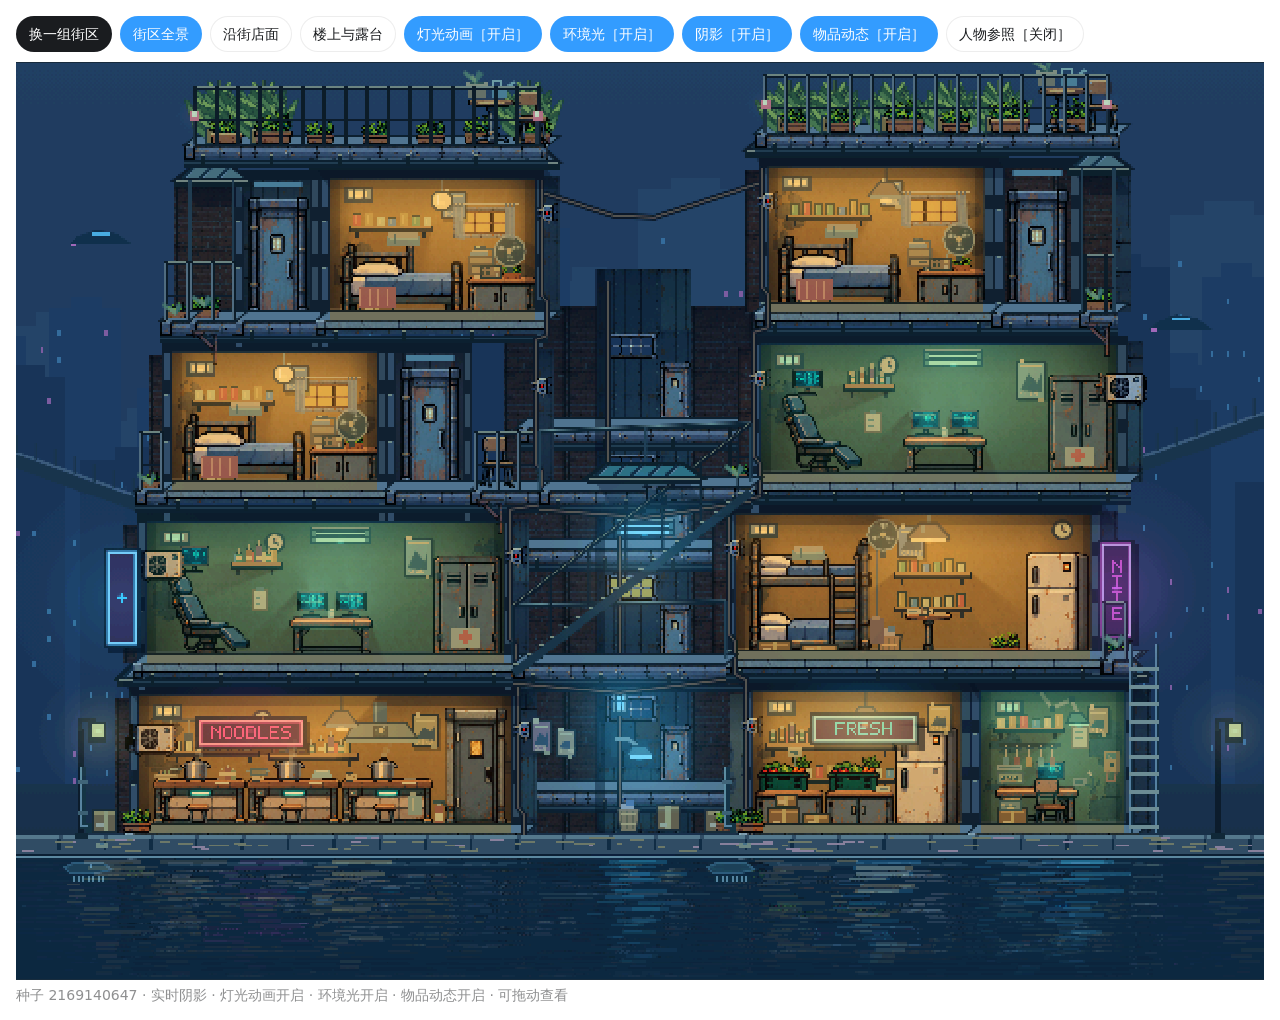
==== src/web/prototypes/cyberpunk-lighting/index.html @ f478128d "Sync web: Add second round of domestic details and subtle object motion Desktop-Build-Source: ef5a18" ====
<!doctype html>
<html lang="en" data-visualize-standalone>
<head>
<meta charset="utf-8">
<meta name="viewport" content="width=device-width, initial-scale=1">
<meta name="referrer" content="no-referrer">
<meta http-equiv="Content-Security-Policy" content="default-src 'none'; script-src 'unsafe-inline' 'unsafe-eval' 'wasm-unsafe-eval' blob: data: https://cdnjs.cloudflare.com https://cdn.jsdelivr.net https://esm.sh https://fonts.bunny.net https://fonts.googleapis.com https://fonts.gstatic.com https://unpkg.com; style-src 'unsafe-inline' blob: data: https://cdnjs.cloudflare.com https://cdn.jsdelivr.net https://esm.sh https://fonts.bunny.net https://fonts.googleapis.com https://fonts.gstatic.com https://unpkg.com; img-src blob: data: https://cdnjs.cloudflare.com https://cdn.jsdelivr.net https://esm.sh https://fonts.bunny.net https://fonts.googleapis.com https://fonts.gstatic.com https://unpkg.com; font-src blob: data: https://cdnjs.cloudflare.com https://cdn.jsdelivr.net https://esm.sh https://fonts.bunny.net https://fonts.googleapis.com https://fonts.gstatic.com https://unpkg.com; media-src blob: data: https://cdnjs.cloudflare.com https://cdn.jsdelivr.net https://esm.sh https://fonts.bunny.net https://fonts.googleapis.com https://fonts.gstatic.com https://unpkg.com; worker-src blob:; connect-src blob: data:; frame-src 'self'; object-src 'none'; base-uri 'none'; form-action 'none'">
<title>赛博街区 · 光影测试</title>
<style>:root{color-scheme:light dark;background:light-dark(rgb(255 255 255), rgb(24 24 24))}html,body{margin:0}body{box-sizing:border-box;padding:1rem;background:inherit}iframe{display:block;width:100%;height:calc(100vh - 2rem);margin:0 auto;border:0}</style>

</head>
<body>
<iframe id="codex-visualization" sandbox="allow-scripts" referrerpolicy="no-referrer" title="赛博街区 · 光影测试" data-srcdoc="&lt;!doctype html&gt;
&lt;html lang=&quot;en&quot; data-visualize-standalone&gt;
&lt;head&gt;
&lt;meta charset=&quot;utf-8&quot;&gt;
&lt;meta name=&quot;viewport&quot; content=&quot;width=device-width, initial-scale=1&quot;&gt;
&lt;meta name=&quot;referrer&quot; content=&quot;no-referrer&quot;&gt;
&lt;meta http-equiv=&quot;Content-Security-Policy&quot; content=&quot;default-src &#x27;none&#x27;; script-src &#x27;unsafe-inline&#x27; &#x27;unsafe-eval&#x27; &#x27;wasm-unsafe-eval&#x27; blob: data: https://cdnjs.cloudflare.com https://cdn.jsdelivr.net https://esm.sh https://fonts.bunny.net https://fonts.googleapis.com https://fonts.gstatic.com https://unpkg.com; style-src &#x27;unsafe-inline&#x27; blob: data: https://cdnjs.cloudflare.com https://cdn.jsdelivr.net https://esm.sh https://fonts.bunny.net https://fonts.googleapis.com https://fonts.gstatic.com https://unpkg.com; img-src blob: data: https://cdnjs.cloudflare.com https://cdn.jsdelivr.net https://esm.sh https://fonts.bunny.net https://fonts.googleapis.com https://fonts.gstatic.com https://unpkg.com; font-src blob: data: https://cdnjs.cloudflare.com https://cdn.jsdelivr.net https://esm.sh https://fonts.bunny.net https://fonts.googleapis.com https://fonts.gstatic.com https://unpkg.com; media-src blob: data: https://cdnjs.cloudflare.com https://cdn.jsdelivr.net https://esm.sh https://fonts.bunny.net https://fonts.googleapis.com https://fonts.gstatic.com https://unpkg.com; worker-src blob:; connect-src blob: data:; frame-src &#x27;none&#x27;; object-src &#x27;none&#x27;; base-uri &#x27;none&#x27;; form-action &#x27;none&#x27;&quot;&gt;
&lt;title&gt;赛博街区 · 光影测试&lt;/title&gt;
&lt;style&gt;:root {
  color-scheme: light dark;
  background-color: var(
    --background,
    var(--color-background-primary, light-dark(rgb(255 255 255), rgb(24 24 24)))
  ) !important;

  /* Agent-facing contract; keep in sync with SKILL.md. */
  --background: var(
    --color-background-primary,
    light-dark(rgb(255 255 255), rgb(24 24 24))
  );
  --foreground: var(
    --color-text-primary,
    light-dark(rgb(26 28 31), rgb(255 255 255))
  );
  --card: color-mix(in oklab, var(--foreground) 5%, var(--background));
  --card-foreground: var(
    --color-text-primary,
    light-dark(rgb(26 28 31), rgb(255 255 255))
  );
  --popover: var(
    --color-background-secondary,
    light-dark(rgb(255 255 255), rgb(45 45 45))
  );
  --popover-foreground: var(
    --color-text-primary,
    light-dark(rgb(26 28 31), rgb(255 255 255))
  );
  --primary: var(
    --color-text-info,
    light-dark(rgb(51 156 255), rgb(131 195 255))
  );
  --primary-foreground: var(
    --color-text-inverse,
    light-dark(rgb(255 255 255), rgb(13 13 13))
  );
  --secondary: var(
    --color-background-secondary,
    light-dark(rgb(255 255 255 / 96%), rgb(54 54 54 / 96%))
  );
  --secondary-foreground: var(
    --color-text-primary,
    light-dark(rgb(26 28 31), rgb(255 255 255))
  );
  --muted: color-mix(in srgb, var(--foreground) 10%, transparent);
  --muted-foreground: var(
    --color-text-secondary,
    light-dark(rgb(26 28 31 / 49.4%), rgb(255 255 255 / 49.8%))
  );
  --accent: var(
    --color-background-info,
    light-dark(rgb(229 242 255), rgb(13 39 63))
  );
  --accent-foreground: var(
    --color-text-info,
    light-dark(rgb(51 156 255), rgb(131 195 255))
  );
  --destructive: var(
    --color-text-warning,
    light-dark(rgb(226 85 7), rgb(255 133 73))
  );
  --border: var(
    --color-border-secondary,
    light-dark(rgb(26 28 31 / 8%), rgb(255 255 255 / 8.2%))
  );
  --input: var(
    --color-border-primary,
    light-dark(
      rgb(26 28 31 / 11.8%),
      color-mix(in oklab, rgb(0 0 0) 10%, transparent)
    )
  );
  --ring: var(
    --color-ring-primary,
    light-dark(rgb(51 156 255), rgb(131 195 255 / 76%))
  );
  --font-size-base: var(--font-text-md-size, 16px);
  --blue: light-dark(rgb(51 156 255), rgb(51 156 255));
  --orange: light-dark(rgb(226 85 7), rgb(251 106 34));
  --green: light-dark(rgb(0 162 64), rgb(64 201 119));
  --red: light-dark(rgb(224 46 42), rgb(255 103 100));
  --purple: light-dark(rgb(146 79 247), rgb(173 123 249));
  --yellow: light-dark(rgb(255 195 0), rgb(255 210 64));
  --viz-series-1: var(--primary);
  --viz-series-2: light-dark(rgb(243 136 59), rgb(245 154 86));
  --viz-series-3: light-dark(rgb(93 201 119), rgb(116 213 139));
  --viz-series-4: light-dark(rgb(235 119 177), rgb(240 143 192));
  --viz-series-5: light-dark(rgb(155 121 236), rgb(170 145 239));
  --viz-series-6: light-dark(rgb(58 185 177), rgb(90 203 194));

  /* Internal implementation variables; not part of the agent contract. */
  --font-sans:
    -apple-system-body, ui-sans-serif, -apple-system, system-ui, &quot;Segoe UI&quot;,
    Helvetica, &quot;Apple Color Emoji&quot;, Arial, sans-serif, &quot;Segoe UI Emoji&quot;,
    &quot;Segoe UI Symbol&quot;;
  --font-mono:
    ui-monospace, SFMono-Regular, &quot;SF Mono&quot;, Menlo, Consolas, &quot;Liberation Mono&quot;,
    monospace;
  --font-size-normal: max(11px, var(--font-size-base));
  --font-size-tooltip: calc(var(--font-size-base) - 1px);
  --font-size-small: max(11px, calc(var(--font-size-base) - 2px));
  --font-size-h1: calc(var(--font-size-normal) * 1.7142857143);
  --font-size-h2: calc(var(--font-size-normal) * 1.4285714286);
  --font-size-h3: calc(var(--font-size-normal) * 1.2857142857);
  --font-weight-normal: 400;
  --font-weight-medium: 500;
  --icon-size: 16px;
  --line-height-normal: calc(var(--font-size-normal) * 1.5);
  --line-height-tooltip: calc(var(--font-size-tooltip) * 1.4285714286);
  --line-height-small: calc(var(--font-size-small) + 4px);
  --corner-shape: round;
  --radius: var(--border-radius-lg, 8px);
  --radius-sm: calc(var(--radius) * 0.5);
  --radius-md: calc(var(--radius) * 0.75);
  --radius-lg: var(--radius);
  --radius-2xl: calc(var(--radius) * 2);
  --radius-full: 9999px;
  --shadow-sm: 0 1px 2px -1px rgb(0 0 0 / 8%);
  --checkmark-image: url(&quot;data:image/svg+xml,%3Csvg xmlns=&#x27;http://www.w3.org/2000/svg&#x27; viewBox=&#x27;0 0 17 17&#x27;%3E%3Cpath d=&#x27;M12.8961 3.64101C13.1297 3.41418 13.4984 3.37523 13.7779 3.56581C14.0571 3.75635 14.1554 4.11331 14.0299 4.41347L13.9615 4.53847L7.71151 13.7045C7.59411 13.8767 7.4063 13.9877 7.19881 14.0072C6.99136 14.0267 6.78564 13.9533 6.63826 13.806L2.88826 10.056L2.79842 9.9457C2.6192 9.67407 2.64927 9.30496 2.88826 9.06581C3.12738 8.82669 3.49647 8.79676 3.76815 8.97597L3.8785 9.06581L7.03084 12.2182L12.8053 3.74941L12.8961 3.64101Z&#x27;/%3E%3C/svg%3E&quot;);

  /* Legacy aliases; not part of the current agent contract. */
  --viz-bg: transparent;
  --viz-panel: var(--card);
  --viz-border: var(--border);
  --viz-text: var(--foreground);
  --viz-muted: var(--muted-foreground);
  --viz-accent: var(--primary);
  --viz-accent-text: var(--primary-foreground);
  --viz-accent-bg: var(--accent);
  --viz-font-size: var(--font-size-base);
  --viz-warning: var(--destructive);
}

:root[data-theme=&quot;light&quot;] {
  color-scheme: light;
}

:root[data-theme=&quot;dark&quot;] {
  color-scheme: dark;
}

* {
  box-sizing: border-box;
}

html &gt; body {
  /* Preserve MCP aliases for older inline renderers without creating :root cycles. */
  --color-background-primary: var(
    --background,
    light-dark(rgb(255 255 255), rgb(24 24 24))
  );
  --color-text-primary: var(
    --foreground,
    light-dark(rgb(26 28 31), rgb(255 255 255))
  );
  --color-border-secondary: var(
    --border,
    light-dark(rgb(26 28 31 / 8%), rgb(255 255 255 / 8.2%))
  );

  margin: 0;
  padding: var(--visualize-paint-gutter, 0px);
  color: var(--foreground);
  background: transparent !important;
  font-family: var(--font-sans) !important;
  -webkit-font-smoothing: antialiased;
  font-size: var(--font-size-base);
  line-height: calc(var(--font-size-base) * 1.625);
  font-weight: var(--font-weight-normal);
}

.cursor-interaction {
  cursor: var(--cursor-interaction, pointer);
}

a {
  color: color-mix(in srgb, var(--viz-accent) 80%, var(--viz-text) 20%);
  cursor: var(--cursor-interaction, pointer);
  text-decoration: none;
  text-underline-offset: 2px;
  font-weight: inherit;
}

a:is(:hover, :focus-visible) {
  text-decoration-line: underline;
  text-decoration-style: dashed;
  text-decoration-thickness: 0.5px;
}

h1,
h2,
h3,
h4,
h5,
h6,
p {
  margin-block: 0;
}
p,
h1,
h2,
h3,
h4,
h5,
h6,
li,
.table {
  font-family: var(--font-sans);
}

h1 {
  font-size: calc(var(--font-size-base) * 1.5);
  line-height: 1.3333333333;
}

h2 {
  font-size: calc(var(--font-size-base) * 1.25);
  line-height: 1.4;
}
h3 {
  font-size: calc(var(--font-size-base) * 1.125);
  line-height: 1.5555555556;
}
h4 {
  font-size: var(--font-size-base);
  line-height: 1.5;
}
h5,
h6 {
  font-size: var(--font-size-base);
  line-height: calc(var(--font-size-base) * 1.625);
}

h1,
h2,
h3,
h4,
h5,
h6,
b,
strong,
th {
  font-weight: 600;
}

code:not(pre code) {
  display: inline;
  padding: 1px 6px;
  border-radius: var(--radius-sm);
  corner-shape: var(--corner-shape);
  background: var(--muted);
  font-family: var(--font-mono);
  font-size: 0.92em;
  overflow-wrap: anywhere;
  -webkit-box-decoration-break: clone;
  box-decoration-break: clone;
  word-break: break-word;
}
pre,
pre code {
  font-family: var(--font-mono);
  font-size: 12px;
  line-height: 20px;
}

.table-responsive {
  width: 100%;
  overflow-x: auto;
  scrollbar-width: thin;
}

.table {
  width: 100%;
  color: var(--foreground);
  font: inherit;
  text-align: start;
  border-collapse: separate;
  border-spacing: 0;
  font-size: calc(var(--font-size-base) * 0.875);
  line-height: calc(var(--font-size-base) * 1.625);
  font-family: var(--font-sans);
}

.table :is(th, td) {
  padding-block: 10px;
  padding-inline: 0 24px;
  overflow-wrap: anywhere;
  border-bottom: 1px solid var(--border);
  text-align: start;
  vertical-align: top;
  border-bottom-color: color-mix(in srgb, var(--foreground) 5%, transparent);
}
.table :is(th, td):not(:last-child) {
  padding-inline-end: calc(var(--font-size-base) * 1.5);
}

.table-responsive &gt; .table :is(th, td) {
  overflow-wrap: break-word;
}

.table :is(th, td):last-child {
  padding-inline-end: 0;
}

.table :is(caption, thead th) {
  font-weight: 600;
}

.table thead :is(th, td) {
  border-bottom-color: var(--border-strong, var(--input));
  padding-block: calc(var(--font-size-base) / 2);
  line-height: var(--font-size-base);
}

.table tbody tr:last-child :is(th, td) {
  border-bottom: 0;
}
.table tbody :is(th, td) {
  padding-block: calc(var(--font-size-base) * 0.625);
}

.table.table-sm :is(th, td) {
  padding-block: 8px;
}

.table.table-sm :is(th, td):not(:last-child) {
  padding-inline-end: 16px;
}

.table :is(.text-end, [align=&quot;right&quot;]) {
  text-align: end;
  font-variant-numeric: tabular-nums;
}

.table :is(.text-center, [align=&quot;center&quot;]) {
  text-align: center;
}

.table .text-nowrap {
  white-space: nowrap;
}

#widget {
  display: flex;
  flex-direction: column;
  gap: 12px;
  width: 100%;
  padding: 0;
  background: transparent !important;
}

.card {
  min-width: 0;
  padding: 12px;
  overflow: hidden;
  overflow-wrap: break-word;
  border-radius: var(--radius-2xl);
  corner-shape: var(--corner-shape);
  color: var(--card-foreground);
  background: var(--card);
}

.widget {
  min-width: 0;
  overflow: hidden;
  border: 0;
  border-radius: var(--radius-lg);
  corner-shape: var(--corner-shape);
  box-shadow: 0 0 0 0.5px var(--border-strong, var(--border));
  color: var(--foreground);
  background: var(--background);
}

#widget &gt; :not(.card, .widget, .progress) {
  width: 100% !important;
  max-width: none !important;
  margin: 0 !important;
  padding: 0 !important;
  border: 0 !important;
  border-radius: 0 !important;
  background: transparent !important;
  box-shadow: none !important;
}

.tooltip {
  position: fixed;
  z-index: 50;
  top: 0;
  left: 0;
  width: max-content;
  max-width: min(
    20rem,
    var(--tooltip-available-width, calc(100vw - 10px)),
    calc(100vw - 10px)
  );
  max-height: min(
    var(--tooltip-available-height, calc(100vh - 10px)),
    calc(100vh - 10px)
  );
  border: 1px solid var(--border);
  corner-shape: var(--corner-shape);
  overflow-wrap: break-word;
  white-space: normal;
  pointer-events: none;
  user-select: none;
  font-family: var(--font-sans);
  padding: 5px 12px;
  border-color: color-mix(
    in oklab,
    light-dark(var(--primary-foreground), var(--foreground)) 5%,
    transparent
  );
  border-radius: var(--radius-2xl);
  color: light-dark(var(--primary-foreground), var(--foreground));
  background: light-dark(var(--foreground), var(--popover));
  box-shadow: 0 8px 18px rgb(15 23 42 / 20%);
  letter-spacing: -0.15px;
  font-size: calc(var(--font-size-base) * 14 / 16);
  font-size: round(nearest, calc(var(--font-size-base) * 14 / 16), 1px);
  font-weight: 600;
  line-height: 18px;
  text-align: center;
}

.viz-grid {
  display: grid;
  grid-template-columns: repeat(auto-fit, minmax(max(180px, 24%), 1fr));
  gap: 10px;
}

.viz-stat {
  display: flex;
  flex-direction: column;
  gap: 2px;
}

.viz-stat-value {
  font-size: var(--font-size-h2);
  font-weight: var(--font-weight-medium);
  line-height: 1.25;
}

.viz-row {
  display: flex;
  flex-wrap: wrap;
  align-items: center;
  gap: 10px;
}

hr {
  width: 100%;
  height: 1px;
  margin-block: 6px;
  border: 0;
  background: var(--border);
}

.nav {
  display: flex;
  min-width: 0;
  align-items: center;
  gap: 4px;
}

.progress {
  display: flex;
  height: 8px;
  margin-block: calc((var(--line-height-normal, 1.5em) - 8px) / 2);
  overflow: hidden;
  border: 0;
  border-radius: var(--radius-full);
  background: var(--muted);
}

.progress-bar:only-child {
  border-radius: var(--radius-full);
}

.progress-bar {
  height: 100%;
  flex-shrink: 0;
  border: 0;
  background: var(--viz-series-1);
}

.viz-badge {
  display: inline-flex;
  align-items: center;
  padding: 4px 8px;
  border-radius: var(--radius-sm);
  color: color-mix(in srgb, var(--foreground) 40%, var(--muted-foreground));
  background: color-mix(in srgb, var(--foreground) 5%, transparent);
  font-family: var(--font-sans);
  font-size: calc(var(--font-size-base) * 14 / 16);
  font-size: round(nearest, calc(var(--font-size-base) * 14 / 16), 1px);
  font-weight: var(--font-weight-normal);
  line-height: 1;
}

small,
.text-small {
  font-size: var(--font-size-small);
  line-height: var(--line-height-small);
}

.text-muted {
  color: var(--muted-foreground);
}

.tabular-nums {
  font-variant-numeric: tabular-nums;
}

.sr-only {
  position: absolute;
  width: 1px;
  height: 1px;
  padding: 0;
  overflow: hidden;
  clip: rect(0, 0, 0, 0);
  white-space: nowrap;
  border: 0;
}

.viz-controls {
  display: flex;
  flex-wrap: wrap;
  align-items: center;
  gap: 8px;
}

.viz-controls &gt; .form-label {
  display: grid;
  min-width: min(100%, 260px);
  flex: 1 1 280px;
  grid-template-columns: minmax(0, 1fr) auto;
  align-items: baseline;
  gap: 2px 12px;
  margin-bottom: 0;
}

.viz-controls &gt; .form-label &gt; :is(.form-control, .form-range, .form-select) {
  grid-column: 1 / -1;
}

.btn,
.nav-link,
.form-check-input,
.form-control,
.form-range,
.form-select {
  font: inherit;
}

/* Match inline alignment without overriding a containing flex or grid layout. */
.btn,
.nav-link,
.form-control,
.form-select,
.form-range,
.form-check {
  vertical-align: middle;
}

.btn,
.nav-link {
  appearance: button;
  display: inline-flex;
  inline-size: fit-content;
  max-inline-size: 100%;
  align-items: center;
  justify-content: center;
  gap: 4px;
  margin: 0;
  padding: 0 8px;
  -webkit-app-region: no-drag;
  border: 1px solid var(--input);
  corner-shape: var(--corner-shape);
  cursor: var(--cursor-interaction, pointer);
  text-align: center;
  text-decoration: none;
  white-space: nowrap;
  user-select: none;
  -webkit-font-smoothing: inherit;
  font-family: var(--font-sans);
  height: fit-content;
  min-height: calc(12px + 2 * var(--control-spacing, 12px));
  padding-inline: var(--control-spacing, 12px);
  border-color: transparent;
  border-radius: var(--radius-full);
  color: var(--foreground);
  background: color-mix(in srgb, var(--foreground) 5%, transparent);
  font-size: calc(var(--font-size-base) * 14 / 16);
  font-size: round(nearest, calc(var(--font-size-base) * 14 / 16), 1px);
  font-weight: var(--font-weight-normal);
  line-height: 18px;
}

.btn {
  border-color: var(--border);
  color: var(--secondary-foreground);
  background: var(--secondary);
}

.btn:is(.btn-block, .viz-tile) {
  inline-size: 100%;
}

.btn.viz-tile {
  min-width: 0;
  overflow-wrap: anywhere;
  white-space: normal;
}

a.btn {
  cursor: var(--cursor-interaction, pointer);
  text-decoration: none;
}

.btn:not(:disabled):hover {
  background: light-dark(
    color-mix(in srgb, var(--foreground) 5.5%, transparent),
    color-mix(in srgb, var(--foreground) 8%, transparent)
  );
}

.nav-link:not(:disabled):not([aria-disabled=&quot;true&quot;]):hover {
  background: color-mix(in srgb, var(--foreground) 10%, transparent);
}

.btn-primary {
  border-color: var(--border);
  color: var(--primary-foreground);
  background: var(--foreground);
  background-clip: border-box;
}

.btn-primary .text-muted {
  color: color-mix(in srgb, var(--primary-foreground) 50%, transparent);
}

.btn-primary:not(:disabled):hover {
  background: color-mix(in srgb, var(--foreground) 80%, transparent);
  background-clip: border-box;
}

.btn-ghost {
  border-color: transparent;
  color: var(--muted-foreground);
  background: transparent;
}

.btn-ghost:not(:disabled):hover {
  color: var(--muted-foreground);
  background: light-dark(
    color-mix(in srgb, var(--foreground) 5.5%, transparent),
    color-mix(in srgb, var(--foreground) 8%, transparent)
  );
}

.nav-pills .nav-link {
  min-width: 0;
  border-color: transparent;
  color: var(--muted-foreground);
  background: transparent;
}

.nav-justified .nav-link {
  flex: 1 1 0;
  overflow-wrap: anywhere;
  white-space: normal;
}

.nav-pills .nav-link.active {
  color: var(--foreground);
  background: var(--muted);
}

/* Shared preview chrome; product styles stay inside each variant. */
.viz-dotted-background {
  background-image: radial-gradient(
    circle,
    color-mix(in srgb, var(--foreground) 14%, transparent) 0.8px,
    transparent 0.8px
  );
  background-position: center;
  background-size: 16px 16px;
}

.viz-carousel {
  position: relative;
  min-width: 0;
}

.viz-carousel:has(&gt; .viz-carousel-controls) {
  min-height: calc(60px + var(--viz-carousel-picker-height, 0px));
  padding-bottom: 60px;
}

.viz-carousel &gt; [data-variant][hidden] {
  display: none !important;
}

.viz-carousel &gt; [data-variant] {
  isolation: isolate;
}

.viz-carousel-controls {
  --viz-carousel-hover: light-dark(
    color-mix(in srgb, var(--foreground) 5.4%, transparent),
    color-mix(in srgb, var(--foreground) 7.8%, transparent)
  );
  position: absolute;
  z-index: 2;
  bottom: 8px;
  left: 50%;
  display: flex;
  width: max-content;
  /* Leave room for the host&#x27;s design-controls launcher at the trailing edge. */
  max-width: calc(100% - 96px);
  align-items: center;
  gap: 0;
  padding: 0;
  border: 1px solid var(--border);
  border-radius: 16px;
  color: var(--foreground);
  background: var(--background);
  font-family: var(--font-sans);
  /* Match the settings dropdown chrome independently of the content font size. */
  font-size: 13px;
  font-weight: var(--font-weight-normal);
  line-height: 18px;
  transform: translateX(-50%);
  user-select: none;
}

/* Keep authored mockup button styles out of the shared carousel chrome. */
.viz-carousel-controls button,
.viz-carousel-picker &gt; summary {
  display: flex !important;
  height: auto !important;
  min-height: 30px;
  align-items: center !important;
  justify-content: center !important;
  gap: 4px;
  padding: 0 6px !important;
  -webkit-app-region: no-drag;
  border: 0 !important;
  border-radius: 14px !important;
  color: inherit !important;
  background: transparent !important;
  font: inherit !important;
  -webkit-tap-highlight-color: transparent;
}

.viz-carousel-controls &gt; button,
.viz-carousel-picker &gt; summary {
  position: relative;
  isolation: isolate;
}

.viz-carousel-controls &gt; button {
  --icon-size: 16px;
  width: 30px !important;
  padding: 0 !important;
}

.viz-carousel-picker &gt; summary {
  padding-inline: 12px !important;
}

.viz-carousel-controls .viz-carousel-caret {
  width: 14px;
  height: 14px;
  flex: none;
  margin: 0;
  color: inherit;
  transform: rotate(180deg);
}

.viz-carousel-controls &gt; button &gt; svg,
.viz-carousel-controls .viz-carousel-caret,
.viz-carousel-count {
  opacity: 0.5;
}

.viz-carousel-controls &gt; button::before,
.viz-carousel-picker &gt; summary::before {
  position: absolute;
  z-index: -1;
  inset: 3px;
  border-radius: 12px;
  content: &quot;&quot;;
  pointer-events: none;
}

.viz-carousel-controls &gt; button:hover::before,
.viz-carousel-picker &gt; summary:hover::before {
  background: var(--viz-carousel-hover);
}

.viz-carousel-controls &gt; button,
.viz-carousel-controls [data-lucide],
.viz-carousel-controls .lucide {
  flex-shrink: 0;
}

.viz-carousel-picker {
  min-width: 0;
}

.viz-carousel-picker &gt; summary {
  min-width: 0;
  list-style: none;
}

.viz-carousel-picker &gt; summary::-webkit-details-marker {
  display: none;
}

.viz-carousel-count {
  flex-shrink: 0;
  white-space: nowrap;
}

.viz-carousel-name {
  min-width: 0;
  overflow: hidden;
  text-overflow: ellipsis;
  white-space: nowrap;
}

.viz-carousel-options {
  position: absolute;
  right: 0;
  bottom: calc(100% + 4px);
  left: 0;
  display: flex;
  max-height: 240px;
  flex-direction: column;
  gap: 2px;
  overflow: auto;
  padding: 4px;
  border: 1px solid var(--border);
  border-radius: var(--radius-lg);
  background: var(--background);
  box-shadow: 0 4px 12px light-dark(rgb(0 0 0 / 6%), rgb(0 0 0 / 25%));
}

.viz-carousel-options &gt; button {
  border-radius: max(0px, calc(var(--radius-lg) - 5px)) !important;
  width: 100% !important;
  min-height: 28px;
  justify-content: flex-start !important;
  padding: 4px 8px !important;
  font-size: var(--font-size-small) !important;
  text-align: start;
  white-space: normal;
  overflow-wrap: anywhere;
}

.viz-carousel-options &gt; [aria-current=&quot;true&quot;],
.viz-carousel-options &gt; button:hover {
  background: var(--viz-carousel-hover) !important;
}

.btn:disabled,
.nav-link:disabled,
.nav-link[aria-disabled=&quot;true&quot;] {
  cursor: not-allowed;
  opacity: 0.4;
}

[data-lucide] {
  stroke-width: 1.6;
}

.form-label {
  display: block;
  margin-bottom: 6px;
  color: var(--foreground);
}

.form-control {
  display: block;
  width: 100%;
  padding: 0 8px;
  outline: none;
  border: 1px solid var(--input);
  corner-shape: var(--corner-shape);
  color: var(--foreground);
  font-family: var(--font-sans);
  height: calc(12px + 2 * var(--control-spacing, 12px));
  min-height: calc(12px + 2 * var(--control-spacing, 12px));
  padding-inline: calc(4px + var(--control-spacing, 12px) / 2);
  border-color: var(--input);
  border-radius: var(--radius-md);
  background: color-mix(in srgb, var(--popover) 96%, transparent);
  font-size: calc(var(--font-size-base) * 14 / 16);
  font-size: round(nearest, calc(var(--font-size-base) * 14 / 16), 1px);
  font-weight: var(--font-weight-normal);
  line-height: 1.4285714286;
}
.form-control:is(
  [type=&quot;file&quot;],
  [type=&quot;date&quot;],
  [type=&quot;datetime-local&quot;],
  [type=&quot;month&quot;],
  [type=&quot;week&quot;],
  [type=&quot;color&quot;]
) {
  height: calc(12px + 2 * var(--control-spacing, 12px));
  min-height: calc(12px + 2 * var(--control-spacing, 12px));
  line-height: 18px;
}
.form-control:is(
  [type=&quot;date&quot;],
  [type=&quot;datetime-local&quot;],
  [type=&quot;month&quot;],
  [type=&quot;week&quot;]
) {
  padding-inline: var(--control-spacing, 12px);
}

.form-control::placeholder {
  color: var(--muted-foreground);
}

.form-control[type=&quot;file&quot;] {
  overflow: hidden;
  cursor: var(--cursor-interaction, pointer);
  padding: 0;
}

.form-control[type=&quot;file&quot;]::file-selector-button {
  padding: 0 8px;
  border: 0;
  border-right: 1px solid var(--input);
  color: var(--secondary-foreground);
  background: var(--secondary);
  cursor: inherit;
  font: inherit;
  min-height: calc(10px + 2 * var(--control-spacing, 12px));
  padding-inline: var(--control-spacing, 12px);
  margin-inline-end: var(--control-spacing, 12px);
}

.form-control[type=&quot;file&quot;]:not(:disabled):hover::file-selector-button {
  background: color-mix(in srgb, var(--foreground) 6%, var(--secondary));
}

.form-control-color[type=&quot;color&quot;] {
  width: 40px;
  height: calc(12px + 2 * var(--control-spacing, 12px));
  padding: 3px;
  cursor: var(--cursor-interaction, pointer);
}

.form-control-color[type=&quot;color&quot;]::-webkit-color-swatch-wrapper {
  padding: 0;
}

.form-control-color[type=&quot;color&quot;]::-webkit-color-swatch {
  border: 0;
  border-radius: calc(var(--radius-lg) - 4px);
  corner-shape: var(--corner-shape);
}

textarea.form-control {
  height: auto;
  resize: vertical;
  min-height: 96px;
  padding: 8px 10px;
}

.form-control:focus-visible {
  border-color: var(--ring);
  box-shadow: none;
}
.form-control:disabled {
  color: var(--muted-foreground);
  background: color-mix(in srgb, var(--foreground) 5%, transparent);
  opacity: 1;
}
.form-control[aria-invalid=&quot;true&quot;] {
  border-color: var(--red);
  box-shadow: 0 0 0 2px color-mix(in srgb, var(--red) 20%, transparent);
}

.form-control:disabled,
.form-select:disabled {
  cursor: not-allowed;
}

.form-select {
  appearance: none;
  display: block;
  width: 100%;
  height: fit-content;
  min-height: calc(12px + 2 * var(--control-spacing, 12px));
  margin: 0;
  /* The secondary icon role is 14px at compact density and 16px at web density. */
  --icon-size: calc(10px + var(--control-spacing, 12px) / 2);
  /* Settings dropdowns retain a 12px inset and a 4px text-to-chevron gap. */
  padding: 0 calc(16px + var(--icon-size)) 0 12px;
  outline: none;
  border: 1px solid var(--border);
  border-radius: var(--radius-full);
  corner-shape: var(--corner-shape);
  color: var(--foreground);
  background-color: var(--secondary);
  background-image:
    linear-gradient(
      45deg,
      transparent calc(50% - 0.6px),
      var(--muted-foreground) calc(50% - 0.6px) calc(50% + 0.6px),
      transparent calc(50% + 0.6px)
    ),
    linear-gradient(
      135deg,
      transparent calc(50% - 0.6px),
      var(--muted-foreground) calc(50% - 0.6px) calc(50% + 0.6px),
      transparent calc(50% + 0.6px)
    );
  background-position:
    calc(100% - 12px - var(--icon-size) / 2) 50%,
    calc(100% - 12px - var(--icon-size) * 0.18) 50%;
  background-repeat: no-repeat;
  background-size: calc(var(--icon-size) * 0.32) calc(var(--icon-size) * 0.32);
  cursor: var(--cursor-interaction, default);
  font-size: calc(var(--font-size-base) * 14 / 16);
  font-size: round(nearest, calc(var(--font-size-base) * 14 / 16), 1px);
  font-weight: var(--font-weight-normal);
  line-height: 18px;
}

.form-select option {
  color: var(--popover-foreground);
  background-color: var(--popover);
}

.form-select:not(:disabled):hover {
  background-color: light-dark(
    color-mix(in srgb, var(--foreground) 5.5%, transparent),
    color-mix(in srgb, var(--foreground) 8%, transparent)
  );
}

.form-select:focus-visible {
  box-shadow: 0 0 0 2px var(--ring);
}
.form-select:disabled {
  opacity: 0.4;
}

.form-check {
  display: flex;
  min-height: calc(12px + 2 * var(--control-spacing, 12px));
  align-items: center;
  gap: 6px;
}

.form-check-input {
  appearance: none;
  width: 14px;
  height: 14px;
  flex: 0 0 auto;
  margin: 0;
  border: 1px solid var(--input);
  color: var(--primary-foreground);
  background-color: transparent;
  cursor: var(--cursor-interaction, default);
  transition:
    background-color 150ms,
    border-color 150ms,
    box-shadow 150ms;
}

.form-check:not(.form-switch) .form-check-input[type=&quot;checkbox&quot;] {
  corner-shape: round;
  box-shadow: var(--shadow-sm);
  position: relative;
  width: calc(10px + var(--control-spacing, 12px) / 2);
  height: calc(10px + var(--control-spacing, 12px) / 2);
  border-color: var(--border-strong, var(--input));
  border-radius: calc(var(--radius-sm) / 2);
  background-color: transparent;
  color: var(--foreground);
}

.form-check:not(.form-switch)
  .form-check-input:not(:disabled):not(:checked):hover {
  background-color: var(--card);
}

.form-check:not(.form-switch)
  .form-check-input[type=&quot;checkbox&quot;]:is(:checked, :indeterminate) {
  border-color: var(--border-strong, var(--input));
  background-color: color-mix(in srgb, var(--popover) 96%, transparent);
}

.form-check:not(.form-switch)
  .form-check-input[type=&quot;checkbox&quot;]:checked::before {
  display: block;
  width: 100%;
  height: 100%;
  background: var(--primary-foreground);
  content: &quot;&quot;;
  mask: var(--checkmark-image) center / 12px 12px no-repeat;
  background-color: var(--foreground);
}
.form-check:not(.form-switch)
  .form-check-input[type=&quot;checkbox&quot;]:indeterminate::before {
  position: absolute;
  inset: 0;
  display: block;
  width: 65%;
  height: 6.65%;
  margin: auto;
  border-radius: var(--radius-full);
  background: var(--foreground);
  mask: none;
  content: &quot;&quot;;
}

.form-check-input[type=&quot;radio&quot;] {
  border-radius: var(--radius-full);
  width: 16px;
  height: 16px;
  border: 0;
  box-shadow: inset 0 0 0 1px var(--input);
}

.form-check-input[type=&quot;radio&quot;]:checked {
  border: 0;
  background: radial-gradient(
    circle,
    var(--primary-foreground) 0 3px,
    var(--foreground) 3px
  );
  box-shadow: none;
}

.form-check:not(.form-switch) .form-check-input:focus-visible {
  outline: 2px solid var(--ring);
  outline-offset: 2px;
}
.form-check:not(.form-switch) .form-check-input[type=&quot;checkbox&quot;]:focus-visible {
  border-color: var(--ring);
  outline: none;
  box-shadow: 0 0 0 2px var(--ring);
}

.form-check:not(.form-switch) .form-check-input:disabled {
  cursor: not-allowed;
  pointer-events: none;
}

.form-check:not(.form-switch) .form-check-input:disabled + .form-check-label {
  cursor: not-allowed;
}
.form-check:not(.form-switch) .form-check-input[type=&quot;radio&quot;]:disabled,
.form-check:not(.form-switch)
  .form-check-input[type=&quot;radio&quot;]:disabled
  + .form-check-label {
  opacity: 0.5;
}

.form-switch .form-check-input:disabled,
.form-switch .form-check-input:disabled + .form-check-label {
  cursor: not-allowed;
  opacity: 0.6;
}

.form-check-label {
  color: var(--foreground);
  cursor: var(--cursor-interaction, default);
}

.form-switch .form-check-input {
  position: relative;
  width: 32px;
  height: 20px;
  border: 0;
  border-radius: var(--radius-full);
  background: var(--muted);
  box-shadow: none;
  transition: background-color 200ms cubic-bezier(0, 0, 0.2, 1);
}

.form-switch .form-check-input::before {
  position: absolute;
  top: 50%;
  left: 0;
  width: 16px;
  height: 16px;
  box-sizing: border-box;
  border: 1px solid light-dark(var(--primary-foreground), var(--foreground));
  border-radius: var(--radius-full);
  box-shadow: var(--shadow-sm);
  content: &quot;&quot;;
  transform: translate(2px, -50%);
  transition: transform 200ms cubic-bezier(0, 0, 0.2, 1);
  border-color: #fff;
  background: #fff;
}

.form-switch .form-check-input:checked {
  background: var(--blue);
}

.form-switch .form-check-input:checked::before {
  transform: translate(14px, -50%);
}

.form-switch .form-check-input:focus-visible {
  box-shadow: 0 0 0 2px var(--ring);
  outline: none;
}

.form-range {
  appearance: none;
  display: block;
  width: 100%;
  flex: 1;
  margin: 0;
  padding: 0;
  border: 0;
  accent-color: var(--primary);
  height: calc(12px + 2 * var(--control-spacing, 12px));
  min-height: calc(12px + 2 * var(--control-spacing, 12px));
  outline: none;
  border-radius: var(--radius-full);
  color: var(--foreground);
  background: transparent;
}

.form-range::-webkit-slider-runnable-track {
  background: var(--form-range-track, var(--border));
  height: 2px;
  border-radius: var(--radius-full);
}

.form-range::-webkit-slider-thumb {
  appearance: none;
  width: 20px;
  height: 20px;
  border: 1px solid var(--border);
  border-radius: var(--radius-full);
  margin-top: -9px;
  border-color: transparent;
  background: currentColor;
  box-shadow: var(--shadow-sm);
}

/* Outline the native track and thumb, preserving the larger input hit area. */
.form-range:focus-visible::-webkit-slider-runnable-track {
  outline: 2px auto Highlight;
  outline-color: -webkit-focus-ring-color;
}

.form-range::-moz-range-track {
  background: var(--form-range-track, var(--border));
  height: 2px;
  border-radius: var(--radius-full);
}

.form-range::-moz-range-thumb {
  width: 20px;
  height: 20px;
  border: 1px solid var(--border);
  border-radius: var(--radius-full);
  border-color: transparent;
  background: currentColor;
  box-shadow: var(--shadow-sm);
}

.form-range:focus-visible::-moz-range-thumb {
  outline: 2px solid Highlight;
  outline-offset: 2px;
}

.form-range:disabled {
  opacity: 1;
  cursor: default;
}

.btn:not(.btn-primary, .viz-tile):is(
  [aria-pressed=&quot;true&quot;],
  [aria-selected=&quot;true&quot;],
  .is-selected
) {
  border-color: transparent;
  color: var(--primary-foreground);
  background: var(--blue);
}

.btn.viz-tile:is([aria-pressed=&quot;true&quot;], [aria-selected=&quot;true&quot;], .is-selected) {
  border-color: var(--primary);
  box-shadow: inset 0 0 0 1px var(--primary);
}

.btn:focus-visible,
.nav-link:focus-visible {
  outline-offset: 2px;
  outline: none;
  box-shadow: 0 0 0 2px var(--ring);
}

.viz-carousel-controls :is(button, summary):focus-visible {
  outline: 2px solid var(--ring) !important;
  outline-offset: 2px !important;
}

/* Web recipes are the default, including on renderers without inline style queries. */
@supports (border-radius: if(style(--corner-shape: round): 1px; else: 2px)) {
  /* Match the host&#x27;s proportional text-sm scale at every text preference. */
  .tooltip,
  .viz-badge,
  .btn,
  .nav-link,
  .form-control,
  .form-select {
    font-size: if(
      style(--corner-shape: round): round(
          nearest,
          calc(var(--font-size-base) * 14 / 16),
          1px
        );
        else: round(nearest, calc(var(--font-size-base) * 13 / 14), 1px)
    );
  }

  .btn,
  .nav-link,
  .form-select {
    border-radius: if(
      style(--corner-shape: round): var(--radius-full); else: var(--radius-lg)
    );
  }

  .form-check:not(.form-switch) .form-check-input[type=&quot;checkbox&quot;] {
    border-radius: if(
      style(--corner-shape: round): calc(var(--radius-sm) / 2);
        else: calc(var(--radius-lg) * 0.4)
    );
  }

  .tooltip {
    font-weight: if(
      style(--corner-shape: round): 600; else: var(--font-weight-normal)
    );
  }
}

@media (pointer: coarse) {
  .viz-carousel:has(&gt; .viz-carousel-controls) {
    min-height: calc(76px + var(--viz-carousel-picker-height, 0px));
    padding-bottom: 76px;
  }

  .btn,
  .nav-link,
  .viz-carousel-controls button,
  .viz-carousel-picker &gt; summary,
  .form-control,
  .form-select {
    min-width: 44px;
    min-height: 44px;
  }

  /* Keep small-screen WebKit from zooming when a text field receives focus. */
  .form-control,
  .form-select {
    font-size: max(16px, calc(var(--font-size-base) * 14 / 16));
    font-size: max(
      16px,
      round(nearest, calc(var(--font-size-base) * 14 / 16), 1px)
    );
  }
  .form-control:is(
    [type=&quot;file&quot;],
    [type=&quot;date&quot;],
    [type=&quot;datetime-local&quot;],
    [type=&quot;month&quot;],
    [type=&quot;week&quot;],
    [type=&quot;time&quot;],
    [type=&quot;color&quot;]
  ) {
    height: 44px;
    min-height: 44px;
    font-size: max(16px, calc(var(--font-size-base) * 14 / 16));
    font-size: max(
      16px,
      round(nearest, calc(var(--font-size-base) * 14 / 16), 1px)
    );
  }

  .form-control[type=&quot;file&quot;]::file-selector-button {
    min-width: 44px;
    min-height: 44px;
  }

  .form-control-color[type=&quot;color&quot;] {
    width: 44px;
    height: 44px;
  }

  .form-control:is(
    [type=&quot;date&quot;],
    [type=&quot;datetime-local&quot;],
    [type=&quot;month&quot;],
    [type=&quot;time&quot;],
    [type=&quot;week&quot;]
  ) {
    min-width: 0;
    max-width: 100%;
    padding-block: 8px;
  }

  .form-check {
    min-height: 44px;
    padding-inline: 15px;
  }

  .form-check-input {
    position: relative;
  }

  .form-check-input::after {
    position: absolute;
    top: 50%;
    left: 50%;
    width: 44px;
    height: 44px;
    content: &quot;&quot;;
    transform: translate(-50%, -50%);
  }

  .form-check-label {
    display: inline-flex;
    min-width: 44px;
    min-height: 44px;
    align-items: center;
  }

  .form-range {
    height: 44px;
    touch-action: pan-y;
  }
}

svg {
  display: block;
  max-width: 100%;
  height: auto;
}

#widget &gt; svg {
  width: 100%;
}

/* Model-authored chart rules can otherwise stretch icons after these styles load. */
svg.lucide {
  display: block;
  width: var(--icon-size) !important;
  height: var(--icon-size) !important;
  flex: none;
  margin: 0 !important;
  stroke-width: 1.6;
}

.text-warning,
.text-destructive {
  color: var(--destructive);
}

html&gt;body{padding:0}&lt;/style&gt;
&lt;/head&gt;
&lt;body&gt;
&lt;script type=&quot;application/json&quot; id=&quot;codex-visualization-widget-state&quot;&gt;__CODEX_VISUALIZATION_WIDGET_STATE__&lt;/script&gt;
&lt;script&gt;(() =&gt; {
  const root = document.documentElement;
  const mediaQuery = globalThis.matchMedia(&quot;(prefers-color-scheme: dark)&quot;);
  const apply = Reflect.apply;
  const isArray = Array.isArray;
  const hasOwn = Object.hasOwn;
  const parentWindow = globalThis.parent;
  const stringify = JSON.stringify;
  const parse = JSON.parse;
  const encode = TextEncoder.prototype.encode.bind(new TextEncoder());
  const initialStateElement = document.getElementById(
    &quot;codex-visualization-widget-state&quot;,
  );
  const initialGlobals = parse(initialStateElement?.textContent ?? &quot;{}&quot;);
  initialStateElement?.remove();
  /** @type {Record&lt;string, unknown&gt; | null} */
  let state = initialGlobals.widgetState ?? null;
  const statePersistence = initialGlobals.statePersistence ?? &quot;none&quot;;
  let nextStateRequestId = 0;
  /** @type {Map&lt;number, { resolve: () =&gt; void; reject: (error: Error) =&gt; void; timeout: ReturnType&lt;typeof globalThis.setTimeout&gt;; serializedState: string }&gt;} */
  const pendingStateWrites = new Map();
  const persistenceError = () =&gt;
    Object.assign(
      new Error(&quot;The host could not persist the widget state update&quot;),
      {
        code: -32000,
        data: { code: &quot;widget_state_persistence_failed&quot;, retryable: false },
      },
    );
  /**
   * @param {object} prototype
   * @param {string} property
   */
  const getPrototypeGetter = (prototype, property) =&gt; {
    // oxlint-disable-next-line typescript/unbound-method -- invoked through captured Reflect.apply
    const getter = Object.getOwnPropertyDescriptor(prototype, property)?.get;
    if (getter == null) {
      throw new Error(`Missing ${property} getter`);
    }
    return getter;
  };
  const getMessageData = getPrototypeGetter(MessageEvent.prototype, &quot;data&quot;);
  const getMessagePorts = getPrototypeGetter(MessageEvent.prototype, &quot;ports&quot;);
  const getMessageSource = getPrototypeGetter(MessageEvent.prototype, &quot;source&quot;);
  // oxlint-disable-next-line typescript/unbound-method -- captured before the untrusted fragment runs
  const addHostMessageListener = MessagePort.prototype.addEventListener;
  // oxlint-disable-next-line typescript/unbound-method -- captured before the untrusted fragment runs
  const postHostMessage = MessagePort.prototype.postMessage;
  // oxlint-disable-next-line typescript/unbound-method -- captured before the untrusted fragment runs
  const startHostPort = MessagePort.prototype.start;
  // oxlint-disable-next-line typescript/unbound-method -- captured before the untrusted fragment runs
  const stopMessagePropagation = Event.prototype.stopImmediatePropagation;
  /** @type {MessagePort | null} */
  let hostPort = null;
  const postToHost = (type, payload) =&gt; {
    if (hostPort != null) {
      apply(postHostMessage, hostPort, [{ type, ...payload }]);
    }
  };
  const openExternal = ({ href }) =&gt; {
    if (globalThis.navigator.userActivation?.isActive === true) {
      postToHost(&quot;open-external&quot;, { href });
    }
  };
  const sendFollowUpMessage = ({ context, prompt, title }) =&gt; {
    if (globalThis.navigator.userActivation?.isActive === true) {
      postToHost(&quot;follow-up&quot;, { context, prompt, title });
    }
    return Promise.resolve();
  };
  /**
   * @param {Record&lt;string, unknown&gt; | ((previous: Record&lt;string, unknown&gt; | null) =&gt; Record&lt;string, unknown&gt;)} next
   * @returns {Promise&lt;void&gt;}
   */
  const setWidgetState = async (next) =&gt; {
    const nextState = typeof next === &quot;function&quot; ? next(state) : next;
    if (
      nextState == null ||
      typeof nextState !== &quot;object&quot; ||
      isArray(nextState)
    ) {
      throw new TypeError(&quot;Widget state must be a JSON object&quot;);
    }
    const inputState = stringify(
      nextState,
      (_key, /** @type {unknown} */ value) =&gt; {
        if (
          typeof value === &quot;undefined&quot; ||
          typeof value === &quot;function&quot; ||
          typeof value === &quot;symbol&quot; ||
          (typeof value === &quot;number&quot; &amp;&amp; !Number.isFinite(value))
        ) {
          throw new TypeError(&quot;Widget state must be a JSON object&quot;);
        }
        return value;
      },
    );
    const parsedState = parse(inputState);
    if (
      parsedState == null ||
      typeof parsedState !== &quot;object&quot; ||
      isArray(parsedState)
    ) {
      throw new TypeError(&quot;Widget state must be a JSON object&quot;);
    }
    const storedState = {
      modelContent: null,
      privateContent: null,
      ...parsedState,
    };
    const serializedState = stringify(storedState);
    if (encode(serializedState).length &gt; 16 * 1024) {
      throw new TypeError(
        &quot;Widget state must be a JSON object of at most 16 KiB&quot;,
      );
    }
    if (
      hasOwn(storedState, &quot;imageIds&quot;) &amp;&amp;
      (!isArray(storedState.imageIds) ||
        storedState.imageIds.some(
          (/** @type {unknown} */ id) =&gt; typeof id !== &quot;string&quot;,
        ))
    ) {
      throw new TypeError(&quot;Widget state imageIds must be an array of strings&quot;);
    }
    if (storedState.imageIds?.length &gt; 0) {
      throw Object.assign(
        new TypeError(&quot;Visualization state does not support image attachments&quot;),
        { code: -32602, data: { code: &quot;images_unsupported&quot; } },
      );
    }
    state = storedState;
    globalThis.openai.widgetState = state;
    globalThis.dispatchEvent(
      new CustomEvent(&quot;openai:set_globals&quot;, {
        detail: { globals: { widgetState: state } },
      }),
    );
    if (statePersistence === &quot;none&quot;) {
      throw persistenceError();
    }
    const id = ++nextStateRequestId;
    return new Promise((resolve, reject) =&gt; {
      const timeout = globalThis.setTimeout(() =&gt; {
        pendingStateWrites.delete(id);
        reject(persistenceError());
      }, 30_000);
      pendingStateWrites.set(id, { resolve, reject, timeout, serializedState });
      postToHost(&quot;widget-state-write&quot;, { id, state: serializedState });
    });
  };
  const syncTheme = () =&gt; {
    const theme = mediaQuery.matches ? &quot;dark&quot; : &quot;light&quot;;
    root.dataset.theme = theme;
    globalThis.openai = {
      ...globalThis.openai,
      openExternal,
      sendFollowUpMessage,
      setWidgetState,
      theme,
      visualizationStyleVariables: {},
      visualizationTheme: theme,
      widgetState: state,
      statePersistence,
      stateModelContext: &quot;none&quot;,
    };
    globalThis.dispatchEvent(
      new CustomEvent(&quot;openai:set_globals&quot;, {
        detail: { globals: globalThis.openai },
      }),
    );
  };
  const sendHeight = () =&gt; {
    postToHost(&quot;height&quot;, {
      height: Math.ceil(
        Math.max(
          document.body.scrollHeight,
          document.body.getBoundingClientRect().height,
        ),
      ),
    });
  };

  globalThis.addEventListener(
    &quot;message&quot;,
    (event) =&gt; {
      const data = apply(getMessageData, event, []);
      const ports = apply(getMessagePorts, event, []);
      const source = apply(getMessageSource, event, []);
      if (
        hostPort != null ||
        source !== parentWindow ||
        typeof data !== &quot;object&quot; ||
        data?.type !== &quot;codex-visualization-initialize&quot; ||
        !isArray(ports) ||
        ports.length !== 1
      ) {
        return;
      }
      apply(stopMessagePropagation, event, []);
      const nextHostPort = ports[0];
      try {
        apply(addHostMessageListener, nextHostPort, [
          &quot;message&quot;,
          (event) =&gt; {
            const data = apply(getMessageData, event, []);
            if (typeof data === &quot;object&quot; &amp;&amp; data?.type === &quot;measure&quot;) {
              sendHeight();
            } else if (
              typeof data === &quot;object&quot; &amp;&amp;
              data?.type === &quot;widget-state-result&quot;
            ) {
              /** @type {unknown} */
              const id = data.id;
              if (typeof id !== &quot;number&quot;) {
                return;
              }
              const pending = pendingStateWrites.get(id);
              if (pending != null) {
                pendingStateWrites.delete(id);
                globalThis.clearTimeout(pending.timeout);
                if (data.ok === true) {
                  pending.resolve();
                } else {
                  pending.reject(persistenceError());
                }
              }
            }
          },
        ]);
        apply(startHostPort, nextHostPort, []);
      } catch {
        return;
      }
      hostPort = nextHostPort;
      for (const [id, { serializedState }] of pendingStateWrites) {
        postToHost(&quot;widget-state-write&quot;, { id, state: serializedState });
      }
      sendHeight();
    },
    { capture: true },
  );
  document.currentScript?.remove();
  mediaQuery.addEventListener(&quot;change&quot;, syncTheme);
  globalThis.addEventListener(&quot;click&quot;, (event) =&gt; {
    if (event.defaultPrevented) {
      return;
    }
    let element = null;
    if (event.target instanceof globalThis.Element) {
      element = event.target;
    } else if (event.target instanceof globalThis.Node) {
      element = event.target.parentElement;
    }
    const link = element?.closest(&quot;a[href]&quot;);
    const href = link?.getAttribute(&quot;href&quot;);
    if (href == null) {
      return;
    }
    if (href.startsWith(&quot;#&quot;)) {
      let id;
      try {
        id = decodeURIComponent(href.slice(1));
      } catch {
        return;
      }
      const target = id.length === 0 ? root : document.getElementById(id);
      if (
        target == null ||
        globalThis.navigator.userActivation?.isActive !== true
      ) {
        return;
      }
      event.preventDefault();
      postToHost(&quot;scroll-to&quot;, {
        top: target.getBoundingClientRect().top + globalThis.scrollY,
      });
      return;
    }
    event.preventDefault();
    openExternal({ href });
  });
  new ResizeObserver(sendHeight).observe(document.body);
  syncTheme();
})();
&lt;/script&gt;
&lt;div id=&quot;cyberpunk-lighting-preview&quot;&gt;
  &lt;div class=&quot;viz-controls&quot;&gt;
    &lt;button type=&quot;button&quot; class=&quot;btn btn-primary&quot; data-action=&quot;generate&quot;&gt;换一组街区&lt;/button&gt;
    &lt;button type=&quot;button&quot; class=&quot;btn&quot; data-view=&quot;all&quot;&gt;街区全景&lt;/button&gt;
    &lt;button type=&quot;button&quot; class=&quot;btn&quot; data-view=&quot;street&quot;&gt;沿街店面&lt;/button&gt;
    &lt;button type=&quot;button&quot; class=&quot;btn&quot; data-view=&quot;roof&quot;&gt;楼上与露台&lt;/button&gt;
    &lt;button type=&quot;button&quot; class=&quot;btn&quot; data-action=&quot;lights-pause&quot; aria-pressed=&quot;true&quot;&gt;灯光动画［开启］&lt;/button&gt;
    &lt;button type=&quot;button&quot; class=&quot;btn&quot; data-action=&quot;lights-power&quot; aria-pressed=&quot;true&quot;&gt;环境光［开启］&lt;/button&gt;
    &lt;button type=&quot;button&quot; class=&quot;btn&quot; data-action=&quot;shadows&quot; aria-pressed=&quot;true&quot;&gt;阴影［开启］&lt;/button&gt;
    &lt;button type=&quot;button&quot; class=&quot;btn&quot; data-action=&quot;items-motion&quot; aria-pressed=&quot;true&quot;&gt;物品动态［开启］&lt;/button&gt;
    &lt;button type=&quot;button&quot; class=&quot;btn&quot; data-action=&quot;scale-reference&quot; aria-pressed=&quot;false&quot;&gt;人物参照［关闭］&lt;/button&gt;
  &lt;/div&gt;
  &lt;canvas role=&quot;img&quot; aria-label=&quot;随机生成的赛博朋克像素街区：暖色店面、冷色巷道、退台、连廊、屋顶花园与生活细节。可独立开关物品动态、灯光动画、环境光和阴影，切换全景和近景并拖动查看。&quot;&gt;&lt;/canvas&gt;
  &lt;div class=&quot;text-small text-muted&quot; aria-live=&quot;polite&quot; data-status&gt;正在载入街区&lt;/div&gt;
  &lt;div role=&quot;alert&quot; hidden&gt;&lt;/div&gt;
&lt;/div&gt;
&lt;style&gt;
#cyberpunk-lighting-preview{max-width:1280px;margin:0 auto}
#cyberpunk-lighting-preview canvas{display:block;width:100%;height:auto;aspect-ratio:1.36;image-rendering:pixelated;touch-action:none;cursor:grab;margin-top:10px}
#cyberpunk-lighting-preview canvas:active{cursor:grabbing}
#cyberpunk-lighting-preview [data-status]{margin-top:6px}
&lt;/style&gt;
&lt;script type=&quot;application/json&quot; id=&quot;cyberpunk-light-assets&quot;&gt;{&quot;concrete/wall-edge-left-top&quot;:{&quot;src&quot;:&quot;[data-uri]&quot;,&quot;w&quot;:16,&quot;h&quot;:64},&quot;concrete/wall-edge-left-middle&quot;:{&quot;src&quot;:&quot;[data-uri]&quot;,&quot;w&quot;:16,&quot;h&quot;:64},&quot;concrete/wall-edge-left-bottom&quot;:{&quot;src&quot;:&quot;[data-uri]&quot;,&quot;w&quot;:16,&quot;h&quot;:64},&quot;concrete/wall-edge-right-top&quot;:{&quot;src&quot;:&quot;[data-uri]&quot;,&quot;w&quot;:16,&quot;h&quot;:64},&quot;concrete/wall-edge-right-middle&quot;:{&quot;src&quot;:&quot;[data-uri]&quot;,&quot;w&quot;:16,&quot;h&quot;:64},&quot;concrete/wall-edge-right-bottom&quot;:{&quot;src&quot;:&quot;[data-uri]&quot;,&quot;w&quot;:16,&quot;h&quot;:64},&quot;concrete/foundation-left&quot;:{&quot;src&quot;:&quot;[data-uri]&quot;,&quot;w&quot;:64,&quot;h&quot;:32},&quot;concrete/foundation-middle&quot;:{&quot;src&quot;:&quot;[data-uri]&quot;,&quot;w&quot;:64,&quot;h&quot;:32},&quot;concrete/foundation-right&quot;:{&quot;src&quot;:&quot;[data-uri]&quot;,&quot;w&quot;:64,&quot;h&quot;:32},&quot;concrete/floor-left&quot;:{&quot;src&quot;:&quot;[data-uri]&quot;,&quot;w&quot;:64,&quot;h&quot;:16},&quot;concrete/floor-middle&quot;:{&quot;src&quot;:&quot;[data-uri]&quot;,&quot;w&quot;:64,&quot;h&quot;:16},&quot;concrete/floor-right&quot;:{&quot;src&quot;:&quot;[data-uri]&quot;,&quot;w&quot;:64,&quot;h&quot;:16},&quot;concrete/roof-left&quot;:{&quot;src&quot;:&quot;[data-uri]&quot;,&quot;w&quot;:64,&quot;h&quot;:24},&quot;concrete/roof-middle&quot;:{&quot;src&quot;:&quot;[data-uri]&quot;,&quot;w&quot;:64,&quot;h&quot;:24},&quot;concrete/roof-right&quot;:{&quot;src&quot;:&quot;[data-uri]&quot;,&quot;w&quot;:64,&quot;h&quot;:24},&quot;concrete/door-a&quot;:{&quot;src&quot;:&quot;[data-uri]&quot;,&quot;w&quot;:64,&quot;h&quot;:128},&quot;concrete/door-b&quot;:{&quot;src&quot;:&quot;[data-uri]&quot;,&quot;w&quot;:64,&quot;h&quot;:128},&quot;concrete/shutter&quot;:{&quot;src&quot;:&quot;[data-uri]&quot;,&quot;w&quot;:128,&quot;h&quot;:128},&quot;concrete/window-a&quot;:{&quot;src&quot;:&quot;[data-uri]&quot;,&quot;w&quot;:128,&quot;h&quot;:64},&quot;concrete/window-b&quot;:{&quot;src&quot;:&quot;[data-uri]&quot;,&quot;w&quot;:128,&quot;h&quot;:64},&quot;brick/wall-edge-left-top&quot;:{&quot;src&quot;:&quot;[data-uri]&quot;,&quot;w&quot;:16,&quot;h&quot;:64},&quot;brick/wall-edge-left-middle&quot;:{&quot;src&quot;:&quot;[data-uri]&quot;,&quot;w&quot;:16,&quot;h&quot;:64},&quot;brick/wall-edge-left-bottom&quot;:{&quot;src&quot;:&quot;[data-uri]&quot;,&quot;w&quot;:16,&quot;h&quot;:64},&quot;brick/wall-edge-right-top&quot;:{&quot;src&quot;:&quot;[data-uri]&quot;,&quot;w&quot;:16,&quot;h&quot;:64},&quot;brick/wall-edge-right-middle&quot;:{&quot;src&quot;:&quot;[data-uri]&quot;,&quot;w&quot;:16,&quot;h&quot;:64},&quot;brick/wall-edge-right-bottom&quot;:{&quot;src&quot;:&quot;[data-uri]&quot;,&quot;w&quot;:16,&quot;h&quot;:64},&quot;brick/foundation-left&quot;:{&quot;src&quot;:&quot;[data-uri]&quot;,&quot;w&quot;:64,&quot;h&quot;:32},&quot;brick/foundation-middle&quot;:{&quot;src&quot;:&quot;[data-uri]&quot;,&quot;w&quot;:64,&quot;h&quot;:32},&quot;brick/foundation-right&quot;:{&quot;src&quot;:&quot;[data-uri]&quot;,&quot;w&quot;:64,&quot;h&quot;:32},&quot;brick/floor-left&quot;:{&quot;src&quot;:&quot;[data-uri]&quot;,&quot;w&quot;:64,&quot;h&quot;:16},&quot;brick/floor-middle&quot;:{&quot;src&quot;:&quot;[data-uri]&quot;,&quot;w&quot;:64,&quot;h&quot;:16},&quot;brick/floor-right&quot;:{&quot;src&quot;:&quot;[data-uri]&quot;,&quot;w&quot;:64,&quot;h&quot;:16},&quot;brick/roof-left&quot;:{&quot;src&quot;:&quot;[data-uri]&quot;,&quot;w&quot;:64,&quot;h&quot;:24},&quot;brick/roof-middle&quot;:{&quot;src&quot;:&quot;[data-uri]&quot;,&quot;w&quot;:64,&quot;h&quot;:24},&quot;brick/roof-right&quot;:{&quot;src&quot;:&quot;[data-uri]&quot;,&quot;w&quot;:64,&quot;h&quot;:24},&quot;brick/door-a&quot;:{&quot;src&quot;:&quot;[data-uri]&quot;,&quot;w&quot;:64,&quot;h&quot;:128},&quot;brick/door-b&quot;:{&quot;src&quot;:&quot;[data-uri]&quot;,&quot;w&quot;:64,&quot;h&quot;:128},&quot;brick/shutter&quot;:{&quot;src&quot;:&quot;[data-uri]&quot;,&quot;w&quot;:128,&quot;h&quot;:128},&quot;brick/window-a&quot;:{&quot;src&quot;:&quot;[data-uri]&quot;,&quot;w&quot;:128,&quot;h&quot;:64},&quot;brick/window-b&quot;:{&quot;src&quot;:&quot;[data-uri]&quot;,&quot;w&quot;:128,&quot;h&quot;:64},&quot;metal/wall-edge-left-top&quot;:{&quot;src&quot;:&quot;[data-uri]&quot;,&quot;w&quot;:16,&quot;h&quot;:64},&quot;metal/wall-edge-left-middle&quot;:{&quot;src&quot;:&quot;[data-uri]&quot;,&quot;w&quot;:16,&quot;h&quot;:64},&quot;metal/wall-edge-left-bottom&quot;:{&quot;src&quot;:&quot;[data-uri]&quot;,&quot;w&quot;:16,&quot;h&quot;:64},&quot;metal/wall-edge-right-top&quot;:{&quot;src&quot;:&quot;[data-uri]&quot;,&quot;w&quot;:16,&quot;h&quot;:64},&quot;metal/wall-edge-right-middle&quot;:{&quot;src&quot;:&quot;[data-uri]&quot;,&quot;w&quot;:16,&quot;h&quot;:64},&quot;metal/wall-edge-right-bottom&quot;:{&quot;src&quot;:&quot;[data-uri]&quot;,&quot;w&quot;:16,&quot;h&quot;:64},&quot;metal/foundation-left&quot;:{&quot;src&quot;:&quot;[data-uri]&quot;,&quot;w&quot;:64,&quot;h&quot;:32},&quot;metal/foundation-middle&quot;:{&quot;src&quot;:&quot;[data-uri]&quot;,&quot;w&quot;:64,&quot;h&quot;:32},&quot;metal/foundation-right&quot;:{&quot;src&quot;:&quot;[data-uri]&quot;,&quot;w&quot;:64,&quot;h&quot;:32},&quot;metal/floor-left&quot;:{&quot;src&quot;:&quot;[data-uri]&quot;,&quot;w&quot;:64,&quot;h&quot;:16},&quot;metal/floor-middle&quot;:{&quot;src&quot;:&quot;[data-uri]&quot;,&quot;w&quot;:64,&quot;h&quot;:16},&quot;metal/floor-right&quot;:{&quot;src&quot;:&quot;[data-uri]&quot;,&quot;w&quot;:64,&quot;h&quot;:16},&quot;metal/roof-left&quot;:{&quot;src&quot;:&quot;[data-uri]&quot;,&quot;w&quot;:64,&quot;h&quot;:24},&quot;metal/roof-middle&quot;:{&quot;src&quot;:&quot;[data-uri]&quot;,&quot;w&quot;:64,&quot;h&quot;:24},&quot;metal/roof-right&quot;:{&quot;src&quot;:&quot;[data-uri]&quot;,&quot;w&quot;:64,&quot;h&quot;:24},&quot;metal/door-a&quot;:{&quot;src&quot;:&quot;[data-uri]&quot;,&quot;w&quot;:64,&quot;h&quot;:128},&quot;metal/door-b&quot;:{&quot;src&quot;:&quot;[data-uri]&quot;,&quot;w&quot;:64,&quot;h&quot;:128},&quot;metal/shutter&quot;:{&quot;src&quot;:&quot;[data-uri]&quot;,&quot;w&quot;:128,&quot;h&quot;:128},&quot;metal/window-a&quot;:{&quot;src&quot;:&quot;[data-uri]&quot;,&quot;w&quot;:128,&quot;h&quot;:64},&quot;metal/window-b&quot;:{&quot;src&quot;:&quot;[data-uri]&quot;,&quot;w&quot;:128,&quot;h&quot;:64},&quot;shared/support-bracket&quot;:{&quot;src&quot;:&quot;[data-uri]&quot;,&quot;w&quot;:187,&quot;h&quot;:231},&quot;shared/awning-middle&quot;:{&quot;src&quot;:&quot;[data-uri]&quot;,&quot;w&quot;:282,&quot;h&quot;:134},&quot;shared/awning-left&quot;:{&quot;src&quot;:&quot;[data-uri]&quot;,&quot;w&quot;:207,&quot;h&quot;:158},&quot;shared/awning-right&quot;:{&quot;src&quot;:&quot;[data-uri]&quot;,&quot;w&quot;:214,&quot;h&quot;:155},&quot;shared/railing-middle&quot;:{&quot;src&quot;:&quot;[data-uri]&quot;,&quot;w&quot;:272,&quot;h&quot;:141},&quot;shared/railing-post&quot;:{&quot;src&quot;:&quot;[data-uri]&quot;,&quot;w&quot;:62,&quot;h&quot;:245},&quot;shared/stair-flight&quot;:{&quot;src&quot;:&quot;[data-uri]&quot;,&quot;w&quot;:272,&quot;h&quot;:291},&quot;shared/landing&quot;:{&quot;src&quot;:&quot;[data-uri]&quot;,&quot;w&quot;:285,&quot;h&quot;:172},&quot;shared/shelf-empty&quot;:{&quot;src&quot;:&quot;[data-uri]&quot;,&quot;w&quot;:221,&quot;h&quot;:250},&quot;shared/cabinet-low&quot;:{&quot;src&quot;:&quot;[data-uri]&quot;,&quot;w&quot;:230,&quot;h&quot;:136},&quot;shared/table-work&quot;:{&quot;src&quot;:&quot;[data-uri]&quot;,&quot;w&quot;:275,&quot;h&quot;:145},&quot;shared/stool&quot;:{&quot;src&quot;:&quot;[data-uri]&quot;,&quot;w&quot;:104,&quot;h&quot;:119},&quot;shared/chair&quot;:{&quot;src&quot;:&quot;[data-uri]&quot;,&quot;w&quot;:131,&quot;h&quot;:196},&quot;shared/bed-single&quot;:{&quot;src&quot;:&quot;[data-uri]&quot;,&quot;w&quot;:279,&quot;h&quot;:167},&quot;shared/bed-bunk&quot;:{&quot;src&quot;:&quot;[data-uri]&quot;,&quot;w&quot;:288,&quot;h&quot;:276},&quot;shared/fridge&quot;:{&quot;src&quot;:&quot;[data-uri]&quot;,&quot;w&quot;:162,&quot;h&quot;:268},&quot;shared/washer&quot;:{&quot;src&quot;:&quot;[data-uri]&quot;,&quot;w&quot;:173,&quot;h&quot;:205},&quot;shared/cabinet-metal&quot;:{&quot;src&quot;:&quot;[data-uri]&quot;,&quot;w&quot;:170,&quot;h&quot;:267},&quot;shared/counter-middle&quot;:{&quot;src&quot;:&quot;[data-uri]&quot;,&quot;w&quot;:299,&quot;h&quot;:168},&quot;shared/counter-end&quot;:{&quot;src&quot;:&quot;[data-uri]&quot;,&quot;w&quot;:206,&quot;h&quot;:207},&quot;shared/sink&quot;:{&quot;src&quot;:&quot;[data-uri]&quot;,&quot;w&quot;:177,&quot;h&quot;:226},&quot;shared/table-round&quot;:{&quot;src&quot;:&quot;[data-uri]&quot;,&quot;w&quot;:187,&quot;h&quot;:178},&quot;shared/clothes-rail&quot;:{&quot;src&quot;:&quot;[data-uri]&quot;,&quot;w&quot;:291,&quot;h&quot;:87},&quot;shared/fabric-rolls&quot;:{&quot;src&quot;:&quot;[data-uri]&quot;,&quot;w&quot;:198,&quot;h&quot;:240},&quot;shared/air-conditioner&quot;:{&quot;src&quot;:&quot;[data-uri]&quot;,&quot;w&quot;:297,&quot;h&quot;:188},&quot;shared/water-tank&quot;:{&quot;src&quot;:&quot;[data-uri]&quot;,&quot;w&quot;:223,&quot;h&quot;:281},&quot;shared/pipe-straight&quot;:{&quot;src&quot;:&quot;[data-uri]&quot;,&quot;w&quot;:74,&quot;h&quot;:274},&quot;shared/pipe-elbow&quot;:{&quot;src&quot;:&quot;[data-uri]&quot;,&quot;w&quot;:180,&quot;h&quot;:175},&quot;shared/cable-bundle&quot;:{&quot;src&quot;:&quot;[data-uri]&quot;,&quot;w&quot;:311,&quot;h&quot;:96},&quot;shared/junction-box&quot;:{&quot;src&quot;:&quot;[data-uri]&quot;,&quot;w&quot;:209,&quot;h&quot;:208},&quot;shared/lamp-warm&quot;:{&quot;src&quot;:&quot;[data-uri]&quot;,&quot;w&quot;:161,&quot;h&quot;:192},&quot;shared/light-cyan&quot;:{&quot;src&quot;:&quot;[data-uri]&quot;,&quot;w&quot;:253,&quot;h&quot;:128},&quot;shared/neon-frame&quot;:{&quot;src&quot;:&quot;[data-uri]&quot;,&quot;w&quot;:236,&quot;h&quot;:240},&quot;shared/neon-symbol&quot;:{&quot;src&quot;:&quot;[data-uri]&quot;,&quot;w&quot;:101,&quot;h&quot;:208},&quot;shared/sewing-machine&quot;:{&quot;src&quot;:&quot;[data-uri]&quot;,&quot;w&quot;:240,&quot;h&quot;:194},&quot;shared/clinic-chair&quot;:{&quot;src&quot;:&quot;[data-uri]&quot;,&quot;w&quot;:284,&quot;h&quot;:298},&quot;shared/monitor&quot;:{&quot;src&quot;:&quot;[data-uri]&quot;,&quot;w&quot;:235,&quot;h&quot;:210},&quot;shared/stock-pot&quot;:{&quot;src&quot;:&quot;[data-uri]&quot;,&quot;w&quot;:217,&quot;h&quot;:172},&quot;shared/produce-crate&quot;:{&quot;src&quot;:&quot;[data-uri]&quot;,&quot;w&quot;:253,&quot;h&quot;:173},&quot;shared/planter&quot;:{&quot;src&quot;:&quot;[data-uri]&quot;,&quot;w&quot;:251,&quot;h&quot;:206},&quot;extra/wall-ivory-a&quot;:{&quot;src&quot;:&quot;[data-uri]&quot;,&quot;w&quot;:128,&quot;h&quot;:192},&quot;extra/wall-blue&quot;:{&quot;src&quot;:&quot;[data-uri]&quot;,&quot;w&quot;:128,&quot;h&quot;:192},&quot;extra/wall-ivory-b&quot;:{&quot;src&quot;:&quot;[data-uri]&quot;,&quot;w&quot;:128,&quot;h&quot;:192},&quot;extra/wall-teal&quot;:{&quot;src&quot;:&quot;[data-uri]&quot;,&quot;w&quot;:128,&quot;h&quot;:192},&quot;extra/wall-brick&quot;:{&quot;src&quot;:&quot;[data-uri]&quot;,&quot;w&quot;:128,&quot;h&quot;:192},&quot;extra/wall-whitewash&quot;:{&quot;src&quot;:&quot;[data-uri]&quot;,&quot;w&quot;:128,&quot;h&quot;:192},&quot;extra/wall-corrugated&quot;:{&quot;src&quot;:&quot;[data-uri]&quot;,&quot;w&quot;:128,&quot;h&quot;:192},&quot;extra/wall-patch-metal&quot;:{&quot;src&quot;:&quot;[data-uri]&quot;,&quot;w&quot;:128,&quot;h&quot;:192},&quot;extra/stair-wood&quot;:{&quot;src&quot;:&quot;[data-uri]&quot;,&quot;w&quot;:297,&quot;h&quot;:256,&quot;anchors&quot;:{&quot;lower_tread&quot;:[30.564,238.884],&quot;upper_tread&quot;:[259.179,63.328]}},&quot;extra/stair-steel&quot;:{&quot;src&quot;:&quot;[data-uri]&quot;,&quot;w&quot;:171,&quot;h&quot;:256,&quot;anchors&quot;:{&quot;lower_tread&quot;:[19.924,230.062],&quot;upper_tread&quot;:[144.916,51.501]}},&quot;extra/stair-concrete&quot;:{&quot;src&quot;:&quot;[data-uri]&quot;,&quot;w&quot;:303,&quot;h&quot;:256,&quot;anchors&quot;:{&quot;lower_tread&quot;:[21.209,238.784],&quot;upper_tread&quot;:[270.721,49.653]}},&quot;concrete/wall-a&quot;:{&quot;src&quot;:&quot;[data-uri]&quot;,&quot;w&quot;:64,&quot;h&quot;:64},&quot;concrete/wall-b&quot;:{&quot;src&quot;:&quot;[data-uri]&quot;,&quot;w&quot;:64,&quot;h&quot;:64},&quot;concrete/wall-c&quot;:{&quot;src&quot;:&quot;[data-uri]&quot;,&quot;w&quot;:64,&quot;h&quot;:64},&quot;brick/wall-a&quot;:{&quot;src&quot;:&quot;[data-uri]&quot;,&quot;w&quot;:64,&quot;h&quot;:64},&quot;brick/wall-b&quot;:{&quot;src&quot;:&quot;[data-uri]&quot;,&quot;w&quot;:64,&quot;h&quot;:64},&quot;brick/wall-c&quot;:{&quot;src&quot;:&quot;[data-uri]&quot;,&quot;w&quot;:64,&quot;h&quot;:64},&quot;metal/wall-a&quot;:{&quot;src&quot;:&quot;[data-uri]&quot;,&quot;w&quot;:64,&quot;h&quot;:64},&quot;metal/wall-b&quot;:{&quot;src&quot;:&quot;[data-uri]&quot;,&quot;w&quot;:64,&quot;h&quot;:64},&quot;metal/wall-c&quot;:{&quot;src&quot;:&quot;[data-uri]&quot;,&quot;w&quot;:64,&quot;h&quot;:64}}&lt;/script&gt;
&lt;script&gt;(async()=&gt;{
&#x27;use strict&#x27;;
const root=document.getElementById(&#x27;cyberpunk-lighting-preview&#x27;),canvas=root.querySelector(&#x27;canvas&#x27;),v=canvas.getContext(&#x27;2d&#x27;);
const data=JSON.parse(document.getElementById(&#x27;cyberpunk-light-assets&#x27;).textContent),S={};
try{await Promise.all(Object.entries(data).map(async([k,s])=&gt;{const im=new Image();im.src=s.src;await im.decode();S[k]={...s,im};}));}catch(e){const el=root.querySelector(&#x27;[role=alert]&#x27;);el.hidden=false;el.textContent=e.message;return;}
const W=1280,H=940,scene=document.createElement(&#x27;canvas&#x27;);scene.width=W;scene.height=H;
// Foreground calibration: one metre is 60 scene pixels; rear scenery keeps its perspective scale.
const METRES=60,ADULT_HEIGHT=1.7*METRES,RAIL_HEIGHT=1*METRES;
const PROP_METRICS={
 &#x27;bed-single&#x27;:{w:2.1},&#x27;bed-bunk&#x27;:{w:2.1},fridge:{h:1.8},washer:{h:.9},sink:{h:1},
 &#x27;cabinet-metal&#x27;:{h:1.8},&#x27;cabinet-low&#x27;:{h:.7},&#x27;counter-middle&#x27;:{h:.9},
 &#x27;table-work&#x27;:{h:.76},&#x27;table-round&#x27;:{h:.76},chair:{h:.88},stool:{h:.46},
 &#x27;sewing-machine&#x27;:{h:.42},monitor:{h:.46},&#x27;clinic-chair&#x27;:{h:1.45},&#x27;air-conditioner&#x27;:{w:.9},&#x27;stock-pot&#x27;:{h:.42}
};
const ROOM_LIGHTS={home:[&#x27;pendant&#x27;,&#x27;globe&#x27;],noodle:[&#x27;dome&#x27;,&#x27;pendant&#x27;],bunks:[&#x27;dome&#x27;,&#x27;globe&#x27;],
 tailor:[&#x27;task&#x27;,&#x27;pendant&#x27;],clinic:[&#x27;tube&#x27;],laundry:[&#x27;tube&#x27;,&#x27;dome&#x27;],market:[&#x27;dome&#x27;,&#x27;pendant&#x27;],repair:[&#x27;task&#x27;,&#x27;tube&#x27;]};
let showScale=false;
const placedProps=[],fixtures=[];
const itemEffects=[],detailItems=[];
let itemTime=0,itemFrameKey=&#x27;&#x27;;
// Keep the scene on one raster path when snapshots/readbacks are requested.
const c=scene.getContext(&#x27;2d&#x27;,{willReadFrequently:true});c.imageSmoothingEnabled=false;
// Static material drawing and runtime light rendering share a two-world-pixel grid.
const pixelSize=2,pixelCanvas=document.createElement(&#x27;canvas&#x27;),baseCanvas=document.createElement(&#x27;canvas&#x27;);
pixelCanvas.width=baseCanvas.width=W/pixelSize;pixelCanvas.height=baseCanvas.height=H/pixelSize;
const pc=pixelCanvas.getContext(&#x27;2d&#x27;,{willReadFrequently:true}),bc=baseCanvas.getContext(&#x27;2d&#x27;);
const dimCanvas=document.createElement(&#x27;canvas&#x27;);dimCanvas.width=pixelCanvas.width;dimCanvas.height=pixelCanvas.height;
const dc=dimCanvas.getContext(&#x27;2d&#x27;);
const itemCanvas=document.createElement(&#x27;canvas&#x27;);itemCanvas.width=pixelCanvas.width;itemCanvas.height=pixelCanvas.height;
const ic=itemCanvas.getContext(&#x27;2d&#x27;,{willReadFrequently:true});ic.imageSmoothingEnabled=false;
const dimAlpha=new Float32Array(pixelCanvas.width*pixelCanvas.height);
pc.imageSmoothingEnabled=bc.imageSmoothingEnabled=false;
const warmPixels=new Uint8Array(pixelCanvas.width*pixelCanvas.height);
function prepareColorZones(){
 warmPixels.fill(0);
 for(const q of layout.rooms){
  if(q.kind===&#x27;facade&#x27;)continue;
  const x0=Math.max(0,Math.ceil((q.x+10)/2)),x1=Math.min(pixelCanvas.width,Math.floor((q.x+q.w-10)/2));
  const y0=Math.max(0,Math.ceil((q.top+9)/2)),y1=Math.min(pixelCanvas.height,Math.floor(q.base/2));
  for(let y=y0;y&lt;y1;y++)warmPixels.fill(1,y*pixelCanvas.width+x0,y*pixelCanvas.width+x1);
 }
}
function temperatureGrade(d){
 for(let i=0,p=0;i&lt;d.length;i+=4,p++){
  const r=Math.min(255,Math.round(d[i]/4)*4),g=Math.min(255,Math.round(d[i+1]/4)*4),b=Math.min(255,Math.round(d[i+2]/4)*4);
  const indoor=warmPixels[p],rr=r*(indoor?1.12:.80),gg=g*(indoor?1.01:1.025),bb=b*(indoor?.77:1.18);
  const luminance=.2126*r+.7152*g+.0722*b,target=.2126*rr+.7152*gg+.0722*bb;
  // Chromatic adaptation only: normalize luminance and never lift a pixel&#x27;s brightness.
  const scale=target?Math.min(luminance/target,255/Math.max(rr,gg,bb)):0;
  d[i]=Math.floor(rr*scale/4)*4;d[i+1]=Math.floor(gg*scale/4)*4;d[i+2]=Math.floor(bb*scale/4)*4;d[i+3]=255;
 }
}
function prepareDimBase(){
 const im=bc.getImageData(0,0,baseCanvas.width,baseCanvas.height),d=im.data;
 const [a,b]=layout.towers,left=Math.min(...a.levels.map(q=&gt;q.x+q.w)),right=Math.max(...b.levels.map(q=&gt;q.x));
 for(let p=0,i=0;p&lt;warmPixels.length;p++,i+=4){
  const x=(p%baseCanvas.width)*pixelSize,y=Math.floor(p/baseCanvas.width)*pixelSize;
  // Lift the unlit material, before direct light/shadows; feather the alley boundary.
  const alley=Math.max(0,Math.min(1,(x-left+32)/32,(right+32-x)/32,(y-180)/48,(832-y)/32));
  const edge=b.levels[1].x+b.levels[1].w;
  const outer=Math.max(0,Math.min(1,(x-edge+20)/24,(1260-x)/32,(y-b.levels[1].base+24)/32,(832-y)/32));
  const alpha=warmPixels[p]?.60:.54-.10*Math.max(alley,outer);
  dimAlpha[p]=alpha;
  d[i]=d[i]*(1-alpha)+3*alpha;d[i+1]=d[i+1]*(1-alpha)+7*alpha;d[i+2]=d[i+2]*(1-alpha)+15*alpha;
 }
 dc.putImageData(im,0,0);
}
let activeRoom=null,lightTime=0,renderedFrames=0,lastLightMs=0;
const lighting={running:!matchMedia(&#x27;(prefers-reduced-motion: reduce)&#x27;).matches,enabled:true,ambient:true,shadows:true};
const objectMotion={running:!matchMedia(&#x27;(prefers-reduced-motion: reduce)&#x27;).matches};
function source(x,y,r,color,alpha,type=&#x27;bulb&#x27;,clip=activeRoom){
 lights.push({x,y,r,color,alpha,type,clip:clip?{...clip}:null,phase:rand(x*3+y*7)*Math.PI*2});
}
function intensity(l,t){
 const wave=Math.sin(t*(l.type===&#x27;screen&#x27;?1.7:l.type===&#x27;neon&#x27;?1.15:.83)+l.phase);
 if(l.type===&#x27;neon&#x27;)return .73+.27*wave;
 if(l.type===&#x27;screen&#x27;)return .65+.35*wave;
 if(l.type===&#x27;beacon&#x27;)return .65+.35*Math.sin(t*1.45+l.phase);
 return .84+.16*wave;
}
function runtimeLight(t=lightTime){
 const started=performance.now();
 pc.globalCompositeOperation=&#x27;source-over&#x27;;pc.globalAlpha=1;pc.drawImage(lighting.ambient?baseCanvas:dimCanvas,0,0);
 if(lighting.ambient){pc.fillStyle=&#x27;rgba(5,10,18,.13)&#x27;;pc.fillRect(0,0,pixelCanvas.width,pixelCanvas.height);}
 renderItems();pc.drawImage(itemCanvas,0,0);
 if(lighting.enabled){
  pc.save();pc.scale(1/pixelSize,1/pixelSize);pc.globalCompositeOperation=&#x27;screen&#x27;;
  for(const l of lights){
   const strength=l.alpha*intensity(l,t)*.63,sway=l.type===&#x27;bulb&#x27;?Math.sin(t*.65+l.phase)*5:0;
   const lx=Math.round((l.x+sway)/2)*2,ly=Math.round(l.y/2)*2;
   drawLight(l,t,strength,lx,ly);
   if(l.y&lt;630)continue;
   // Each reflection follows its own emitter, rather than a baked street overlay.
   for(let j=0;j&lt;20;j++){
    const rr=rand(l.x+j*13),ww=(15+rr*55)*(1-j/28),shift=Math.sin(t*.6+j*.52+l.phase)*(2+j*.22);
    pc.fillStyle=`rgba(${l.color},${strength*.82*(1-j/23)})`;
    pc.fillRect(Math.round((l.x+(rr-.5)*55-ww/2+shift)/2)*2,818+j*6,Math.round(ww/2)*2,2+(rr&gt;.6?2:0));
   }
  }
  pc.restore();
 }
 // Fine light steps retain the shared hard pixel edges without broad posterized rings.
 const im=pc.getImageData(0,0,pixelCanvas.width,pixelCanvas.height),d=im.data;
 temperatureGrade(d);
 pc.putImageData(im,0,0);
 c.save();c.setTransform(1,0,0,1,0,0);c.globalCompositeOperation=&#x27;copy&#x27;;c.globalAlpha=1;c.imageSmoothingEnabled=false;c.drawImage(pixelCanvas,0,0,W,H);c.restore();
 renderedFrames++;lastLightMs=performance.now()-started;
}
function pixelFinish(){prepareColorZones();bc.drawImage(scene,0,0,baseCanvas.width,baseCanvas.height);prepareDimBase();runtimeLight();}
function lightControls(){
 const pause=root.querySelector(&#x27;[data-action=lights-pause]&#x27;),power=root.querySelector(&#x27;[data-action=lights-power]&#x27;);
 pause.textContent=`灯光动画［${lighting.running?&#x27;开启&#x27;:&#x27;关闭&#x27;}］`;pause.setAttribute(&#x27;aria-pressed&#x27;,String(lighting.running));
 const shadows=root.querySelector(&#x27;[data-action=shadows]&#x27;);shadows.textContent=`阴影［${lighting.shadows?&#x27;开启&#x27;:&#x27;关闭&#x27;}］`;shadows.setAttribute(&#x27;aria-pressed&#x27;,String(lighting.shadows));
 power.textContent=`环境光［${lighting.ambient?&#x27;开启&#x27;:&#x27;关闭&#x27;}］`;power.setAttribute(&#x27;aria-pressed&#x27;,String(lighting.ambient));
 const items=root.querySelector(&#x27;[data-action=items-motion]&#x27;);items.textContent=`物品动态［${objectMotion.running?&#x27;开启&#x27;:&#x27;关闭&#x27;}］`;items.setAttribute(&#x27;aria-pressed&#x27;,String(objectMotion.running));
}
function startLighting(){
 root.querySelector(&#x27;[data-action=shadows]&#x27;).addEventListener(&#x27;click&#x27;,()=&gt;{lighting.shadows=!lighting.shadows;runtimeLight();lightControls();paint();remember();});
 root.querySelector(&#x27;[data-action=lights-pause]&#x27;).addEventListener(&#x27;click&#x27;,()=&gt;{lighting.running=!lighting.running;lightControls();paint();remember();});
 root.querySelector(&#x27;[data-action=lights-power]&#x27;).addEventListener(&#x27;click&#x27;,()=&gt;{lighting.ambient=!lighting.ambient;runtimeLight();lightControls();paint();remember();});
 root.querySelector(&#x27;[data-action=items-motion]&#x27;).addEventListener(&#x27;click&#x27;,()=&gt;{objectMotion.running=!objectMotion.running;lightControls();paint();remember();});
 matchMedia(&#x27;(prefers-reduced-motion: reduce)&#x27;).addEventListener(&#x27;change&#x27;,e=&gt;{if(e.matches){lighting.running=false;objectMotion.running=false;lightControls();paint();}});
 let previous=0,visible=true;
 new IntersectionObserver(entries=&gt;{visible=entries[0].isIntersecting;}).observe(root);
 function tick(now){
  requestAnimationFrame(tick);
  if(!previous){previous=now;return;}
  const dt=now-previous;if(dt&lt;1000/24)return;previous=now;
  if(!root.isConnected||!visible||document.hidden||(!lighting.running&amp;&amp;!objectMotion.running))return;
  const elapsed=Math.min(dt/1000,.1);
  if(lighting.running&amp;&amp;lighting.enabled)lightTime+=elapsed;
  if(objectMotion.running)itemTime+=elapsed;
  runtimeLight();paint();
 }
 lightControls();requestAnimationFrame(tick);
}

function addItemEffect(type,options){
 const phase=rand(options.x*7+options.y*11+itemEffects.length*19)*Math.PI*2;
 const effect={type,phase,clip:activeRoom?{...activeRoom}:null,...options};itemEffects.push(effect);return effect;
}
function itemPoly(points,color,alpha=1){
 ic.globalAlpha=alpha;ic.fillStyle=color;ic.beginPath();points.forEach(([x,y],i)=&gt;i?ic.lineTo(Math.round(x/2)*2,Math.round(y/2)*2):ic.moveTo(Math.round(x/2)*2,Math.round(y/2)*2));ic.closePath();ic.fill();
}
function itemRect(x,y,w,h,color,alpha=1){ic.globalAlpha=alpha;ic.fillStyle=color;ic.fillRect(Math.round(x/2)*2,Math.round(y/2)*2,Math.max(2,Math.round(w/2)*2),Math.max(2,Math.round(h/2)*2));}
function itemCircle(x,y,r,color,alpha=1){itemPoly(Array.from({length:12},(_,i)=&gt;[x+Math.cos(i*Math.PI/6)*r,y+Math.sin(i*Math.PI/6)*r]),color,alpha);}
const ITEM_DRAW={
 clock(o,t){const a=Math.floor(t+o.phase)*Math.PI/30-Math.PI/2;itemPoly([[o.x-1,o.y],[o.x+1,o.y],[o.x+Math.cos(a)*7,o.y+Math.sin(a)*7]],&#x27;#93685b&#x27;);},
 status(o,t){const on=(t+o.phase)%9&lt;6;itemRect(o.x,o.y,4,2,on?&#x27;#b4bd91&#x27;:&#x27;#526668&#x27;);},
 needle(o,t){const cycle=(t+o.phase)%8,a=-2.4+(cycle&lt;3?Math.sin(cycle*Math.PI/3)*.55:0);itemPoly([[o.x-1,o.y],[o.x+1,o.y],[o.x+Math.cos(a)*6,o.y+Math.sin(a)*6]],&#x27;#c5b591&#x27;);},
 bubbles(o,t){for(let k=0;k&lt;2;k++){const u=(t+o.phase+k*1.3)%5;if(u&gt;1.1)continue;itemCircle(o.x+k*6-3,o.y-u*3,2,&#x27;#c3b293&#x27;,.65*(1-u/1.2));}},
 leaves(o,t){const u=(t+o.phase)%10,s=u&lt;4?Math.sin(u*Math.PI/2)*2:0;for(let k=0;k&lt;3;k++){const xx=o.x+(k-1)*7;itemPoly([[o.x,o.y+12],[xx+s,o.y+2+k%2*4],[xx-5+s,o.y-2+k%2*4],[xx-7+s,o.y+3+k%2*4]],[&#x27;#69886c&#x27;,&#x27;#8b9b70&#x27;,&#x27;#547b68&#x27;][k]);}},
 fan(o,t){
  const a=t*.95+o.phase,r=o.r;
  for(let k=0;k&lt;3;k++){const q=a+k*Math.PI*2/3;itemPoly([[o.x+Math.cos(q)*2,o.y+Math.sin(q)*2],[o.x+Math.cos(q-.4)*r,o.y+Math.sin(q-.4)*r],[o.x+Math.cos(q+.24)*r,o.y+Math.sin(q+.24)*r]],&#x27;#9fada7&#x27;);}
  // The enclosing grille has a fixed silhouette, so its existing shadow remains valid.
  for(const k of [-.55,0,.55]){itemRect(o.x-r,o.y+r*k,r*2,2,&#x27;#324a52&#x27;,.85);itemRect(o.x+r*k,o.y-r,2,r*2,&#x27;#324a52&#x27;,.6);}
  itemCircle(o.x,o.y,3,&#x27;#b8aa83&#x27;);
 },
 steam(o,t){
  const breeze=Math.sin(t*.52)*2;
  for(let k=0;k&lt;3;k++){
   const age=(t*.24+k*.31+o.phase/7)%1;if(age&gt;.83)continue;
   const yy=o.y-age*o.rise,xx=o.x+breeze+Math.sin(age*5+o.phase+k)*age*5,opacity=(1-age)*.45;
   itemRect(xx-2-age*2,yy,4+age*4,4+age*3,&#x27;#ccd1bd&#x27;,opacity);
   itemRect(xx+2,yy-4,3+age*2,4,&#x27;#a9bfc0&#x27;,opacity*.65);
  }
 },
 drum(o,t){
  const elapsed=t+o.phase,cycle=elapsed%14,turn=(Math.floor(elapsed/14)*10+Math.min(cycle,10))*.8;
  ic.beginPath();for(let k=0;k&lt;16;k++){const a=k*Math.PI/8,x=o.x+Math.cos(a)*o.r,y=o.y+Math.sin(a)*o.r;k?ic.lineTo(x,y):ic.moveTo(x,y);}ic.closePath();ic.clip();
  itemCircle(o.x,o.y,o.r,&#x27;#1c3543&#x27;);
  for(let k=0;k&lt;3;k++){const a=turn+k*2.1,itemX=o.x+Math.cos(a)*o.r*.5,itemY=o.y+Math.sin(a)*o.r*.5;itemPoly([[itemX-3,itemY-4],[itemX+4,itemY-2],[itemX+3,itemY+4],[itemX-4,itemY+2]],[&#x27;#a49a82&#x27;,&#x27;#738d9b&#x27;,&#x27;#9c7777&#x27;][k]);}
  itemRect(o.x-o.r*.5,o.y-o.r*.6,3,4,&#x27;#94bec6&#x27;,.55);
 },
 cloth(o,t){
  const sway=Math.round((Math.sin(t*.52)*1.8+Math.sin(t*.83+o.phase)*1.2)/2)*2,x=o.x,y=o.y,w=o.w,h=o.h;
  if(o.shape===&#x27;curtain&#x27;){
   itemPoly([[x,y],[x+w,y],[x+w+sway,y+h],[x+sway,y+h-2]],o.color,.86);
   for(let k=3;k&lt;w;k+=5)itemPoly([[x+k,y],[x+k+2,y],[x+k+sway+2,y+h-3],[x+k+sway,y+h-3]],&#x27;#b8b0a0&#x27;,.35);
  }else{
   itemPoly([[x+w*.3,y],[x+w*.43,y+3],[x+w*.6,y],[x+w*.82,y+4],[x+w+2,y+h*.35],[x+w*.8+sway*.4,y+h*.45],[x+w*.77+sway,y+h],[x+w*.16+sway,y+h-1],[x+w*.14+sway*.4,y+h*.43],[x-3,y+h*.34],[x+w*.06,y+4]],o.color);
   itemPoly([[x+w*.3,y+8],[x+w*.36,y+8],[x+w*.36+sway,y+h-4],[x+w*.3+sway,y+h-4]],&#x27;#c6b19a&#x27;,.3);
  }
 },
 screen(o,t){
  const phase=(t*.16+o.phase/7)%1;if(phase&gt;.75)return;
  const yy=o.y+phase/.75*o.h;
  itemRect(o.x,yy,o.w,2,&#x27;#78d7d9&#x27;,.45);
  for(let k=0;k&lt;3;k++)itemRect(o.x+o.w-5,o.y+2+k*3,2+(Math.floor(t+k+o.phase)%2)*2,2,&#x27;#a2dfd1&#x27;,.4);
 },
 drip(o,t){
  const phase=((t+o.phase)%3.8)/3.8;
  if(phase&lt;.6){const u=phase/.6;itemRect(o.x,o.y+(o.impact-o.y)*u*u,2,4,&#x27;#85adb8&#x27;,.8);}
  else{const age=(phase-.6)/.4,r=3+age*o.radius;ic.globalAlpha=(1-age)*.65;ic.strokeStyle=&#x27;#91bbc3&#x27;;ic.lineWidth=2;ic.beginPath();for(let k=0;k&lt;=12;k++){const a=k*Math.PI/6,x=o.x+Math.cos(a)*r,y=o.impact+Math.sin(a)*r*.2;k?ic.lineTo(Math.round(x/2)*2,Math.round(y/2)*2):ic.moveTo(Math.round(x/2)*2,Math.round(y/2)*2);}ic.stroke();}
 }
};
function renderItems(){
 const frame=Math.floor(itemTime*12),key=`${frame}:${lighting.ambient}`;if(key===itemFrameKey)return;itemFrameKey=key;
 ic.setTransform(1,0,0,1,0,0);ic.clearRect(0,0,itemCanvas.width,itemCanvas.height);ic.save();ic.scale(1/pixelSize,1/pixelSize);
 for(const o of itemEffects){
  ic.save();if(o.clip){ic.beginPath();ic.rect(o.clip.x,o.clip.y,o.clip.w,o.clip.h);ic.clip();}
  ITEM_DRAW[o.type](o,frame/12);ic.restore();
 }
 ic.restore();
 // Moving material receives the same ambient tint and subsequent direct light as the static scene.
 const im=ic.getImageData(0,0,itemCanvas.width,itemCanvas.height),d=im.data;
 for(let i=0,p=0;i&lt;d.length;i+=4,p++)if(d[i+3]){const a=lighting.ambient?.13:dimAlpha[p];d[i]=d[i]*(1-a)+(lighting.ambient?5:3)*a;d[i+1]=d[i+1]*(1-a)+(lighting.ambient?10:7)*a;d[i+2]=d[i+2]*(1-a)+(lighting.ambient?18:15)*a;}
 ic.putImageData(im,0,0);
}

const occluders=[],shapeCache=new Map();
let shadowFilter=null;
const lightCanvas=document.createElement(&#x27;canvas&#x27;),lc=lightCanvas.getContext(&#x27;2d&#x27;);
lightCanvas.width=lightCanvas.height=320;lc.imageSmoothingEnabled=false;
const shadowSampleCanvas=document.createElement(&#x27;canvas&#x27;),shadowSumCanvas=document.createElement(&#x27;canvas&#x27;);
shadowSampleCanvas.width=shadowSampleCanvas.height=shadowSumCanvas.width=shadowSumCanvas.height=320;
const sm=shadowSampleCanvas.getContext(&#x27;2d&#x27;),ss=shadowSumCanvas.getContext(&#x27;2d&#x27;,{willReadFrequently:true});
sm.imageSmoothingEnabled=ss.imageSmoothingEnabled=false;
function convexHull(points){
 const sorted=points.slice().sort((a,b)=&gt;a[0]-b[0]||a[1]-b[1]);
 const cross=(a,b,c)=&gt;(b[0]-a[0])*(c[1]-a[1])-(b[1]-a[1])*(c[0]-a[0]);
 const lower=[],upper=[];
 for(const p of sorted){while(lower.length&gt;=2&amp;&amp;cross(lower.at(-2),lower.at(-1),p)&lt;=0)lower.pop();lower.push(p);}
 for(const p of sorted.reverse()){while(upper.length&gt;=2&amp;&amp;cross(upper.at(-2),upper.at(-1),p)&lt;=0)upper.pop();upper.push(p);}
 lower.pop();upper.pop();return lower.concat(upper);
}
function blocker(points,type=&#x27;furniture&#x27;){
 const tr=c.getTransform(),p=points.map(([x,y])=&gt;[tr.a*x+tr.c*y+tr.e,tr.b*x+tr.d*y+tr.f]);
 if(tr.a*tr.d-tr.b*tr.c&lt;0)p.reverse();
 const xs=p.map(q=&gt;q[0]),ys=p.map(q=&gt;q[1]);
 occluders.push({points:p,type,minX:Math.min(...xs),minY:Math.min(...ys),maxX:Math.max(...xs),maxY:Math.max(...ys)});
}
function blockRect(x,y,w,h,type=&#x27;furniture&#x27;){if(w&gt;0&amp;&amp;h&gt;0)blocker([[x,y],[x+w,y],[x+w,y+h],[x,y+h]],type);}
const openProfiles={
 &#x27;table-work&#x27;:[[.04,.12,.92,.19],[.09,.3,.09,.66],[.82,.3,.09,.66]],
 &#x27;table-round&#x27;:[[.05,.06,.90,.26],[.44,.31,.12,.60],[.21,.86,.58,.09]],
 &#x27;stool&#x27;:[[.08,.08,.84,.24],[.13,.3,.13,.66],[.74,.3,.13,.66]],
 &#x27;chair&#x27;:[[.12,.03,.62,.42],[.09,.46,.83,.15],[.14,.59,.12,.37],[.74,.59,.12,.37]],
 &#x27;bed-single&#x27;:[[.06,.29,.91,.36],[.06,.07,.06,.86],[.89,.45,.06,.48]],
 &#x27;bed-bunk&#x27;:[[.02,.02,.06,.96],[.92,.02,.06,.96],[.06,.19,.86,.19],[.06,.72,.86,.19]],
 &#x27;sink&#x27;:[[.03,.05,.94,.30],[.12,.36,.12,.60],[.78,.36,.12,.60]]
};
function propBlocker(k,b,flip=false){
 const profile=openProfiles[k];
 if(profile){for(const [x,y,w,h] of profile)blockRect(b.x+(flip?1-x-w:x)*b.w,b.y+y*b.h,w*b.w,h*b.h);return;}
 // Coarse alpha silhouette keeps irregular pots, machinery and plants distinct from boxes.
 if(!shapeCache.has(k)){
  const s=S[&#x27;shared/&#x27;+k],cv=document.createElement(&#x27;canvas&#x27;);cv.width=s.w;cv.height=s.h;
  const cx=cv.getContext(&#x27;2d&#x27;,{willReadFrequently:true});cx.drawImage(s.im,0,0);const d=cx.getImageData(0,0,s.w,s.h).data,points=[];
  for(let y=0;y&lt;s.h;y+=3)for(let x=0;x&lt;s.w;x+=3)if(d[(y*s.w+x)*4+3]&gt;180){points.push([x/s.w,y/s.h]);points.push([Math.min(s.w,x+3)/s.w,Math.min(s.h,y+3)/s.h]);}
  shapeCache.set(k,convexHull(points));
 }
 const p=shapeCache.get(k).map(([x,y])=&gt;[b.x+(flip?1-x:x)*b.w,b.y+y*b.h]);if(flip)p.reverse();if(p.length&gt;=3)blocker(p);
}
function containsPoint(o,x,y){
 if(x&lt;o.minX||x&gt;o.maxX||y&lt;o.minY||y&gt;o.maxY)return false;
 return o.points.every((a,i)=&gt;{const b=o.points[(i+1)%o.points.length];return(b[0]-a[0])*(y-a[1])-(b[1]-a[1])*(x-a[0])&gt;=-.01;});
}
function prepareShadows(){
 for(const l of lights){
  l.blockers=occluders.filter(o=&gt;{
   const dx=Math.max(o.minX-l.x,0,l.x-o.maxX),dy=Math.max(o.minY-l.y,0,l.y-o.maxY);
   if(dx*dx+dy*dy&gt;(l.r+10)**2)return false;
   if(l.clip&amp;&amp;(o.maxX&lt;l.clip.x||o.minX&gt;l.clip.x+l.clip.w||o.maxY&lt;l.clip.y||o.minY&gt;l.clip.y+l.clip.h))return false;
   return true;
  });
 }
}
function shadowQuads(l,lx,ly,only=null){
 const result=[];
 for(const o of only?[only]:l.blockers||[]){
  if(shadowFilter&amp;&amp;!shadowFilter.has(o.type))continue;
  if(containsPoint(o,lx,ly))continue;
  for(let i=0;i&lt;o.points.length;i++){
   const a=o.points[i],b=o.points[(i+1)%o.points.length],ex=b[0]-a[0],ey=b[1]-a[1];
   // Only faces turned away from this light extrude; the object itself stays visible.
   if((lx-a[0])*ey-(ly-a[1])*ex&gt;=0)continue;
   const far=p=&gt;{const dx=p[0]-lx,dy=p[1]-ly,f=1+l.r*2/Math.max(1,Math.hypot(dx,dy));return[lx+dx*f,ly+dy*f];};
   result.push([a,b,far(b),far(a)]);
  }
 }
 return result;
}
function softShadowMask(l,lx,ly,left,top,size){
 // Reuse only an unchanged light pose and geometry; moving lights generate new masks at runtime.
 const key=lx+&#x27;,&#x27;+ly+&#x27;,&#x27;+left+&#x27;,&#x27;+top+&#x27;:&#x27;+(shadowFilter?[...shadowFilter].sort().join(&#x27;,&#x27;):&#x27;all&#x27;);
 if(!l.shadowMasks)l.shadowMasks=new Map();
 if(l.shadowMasks.has(key))return l.shadowMasks.get(key);
 // Average a small area light: contact edges stay compact and the penumbra grows with distance.
 const spread=l.type===&#x27;screen&#x27;?2:l.type===&#x27;window&#x27;||l.type===&#x27;neon&#x27;?5:3.5;
 const samples=[[-spread,-spread*.3],[0,spread*.45],[spread,-spread*.3]];
 ss.setTransform(1,0,0,1,0,0);ss.globalCompositeOperation=&#x27;source-over&#x27;;ss.globalAlpha=1;ss.clearRect(0,0,size,size);
 for(const [ox,oy] of samples){
  sm.setTransform(1,0,0,1,0,0);sm.globalCompositeOperation=&#x27;source-over&#x27;;sm.fillStyle=&#x27;#000&#x27;;sm.fillRect(0,0,size,size);
  sm.setTransform(.5,0,0,.5,-left/2,-top/2);sm.globalCompositeOperation=&#x27;lighten&#x27;;
  for(const o of l.blockers||[]){
   const quads=shadowQuads(l,lx+ox,ly+oy,o);if(!quads.length)continue;
   const cx=(o.minX+o.maxX)/2,cy=(o.minY+o.maxY)/2,dx=cx-lx-ox,dy=cy-ly-oy,len=Math.max(1,Math.hypot(dx,dy)),ux=dx/len,uy=dy/len;
   const rear=Math.max(...o.points.map(p=&gt;(p[0]-cx)*ux+(p[1]-cy)*uy));
   const sx=cx+ux*rear,sy=cy+uy*rear,reach=Math.min(145,Math.max(64,l.r*.54));
   const g=sm.createLinearGradient(sx,sy,sx+ux*reach,sy+uy*reach);
   // Opaque grayscale plus lighten takes the maximum, avoiding dark seams at overlapping edges.
   const peak=o.type===&#x27;furniture&#x27;?190:210;
   for(const [at,m] of [[0,1],[.07,.94],[.3,.62],[.63,.24],[1,0]]){const v=Math.round(peak*m);g.addColorStop(at,`rgb(${v},${v},${v})`);}
   sm.fillStyle=g;sm.beginPath();for(const q of quads){q.forEach(([x,y],i)=&gt;i?sm.lineTo(x,y):sm.moveTo(x,y));sm.closePath();}sm.fill();
  }
  ss.globalCompositeOperation=&#x27;lighter&#x27;;ss.globalAlpha=1/samples.length;ss.drawImage(shadowSampleCanvas,0,0,size,size,0,0,size,size);
 }
 ss.globalAlpha=1;
 const im=ss.getImageData(0,0,size,size),d=im.data;
 for(let i=0;i&lt;d.length;i+=4){d[i+3]=d[i];d[i]=d[i+1]=d[i+2]=0;}
 ss.putImageData(im,0,0);
 const cached=document.createElement(&#x27;canvas&#x27;);cached.width=cached.height=size;cached.getContext(&#x27;2d&#x27;).drawImage(shadowSumCanvas,0,0,size,size,0,0,size,size);
 if(l.shadowMasks.size&gt;=8)l.shadowMasks.delete(l.shadowMasks.keys().next().value);
 l.shadowMasks.set(key,cached);return cached;
}
function drawLight(l,t,strength,lx,ly){
 const left=Math.floor((lx-l.r)/2)*2,top=Math.floor((ly-l.r)/2)*2,size=Math.ceil(l.r)+4;
 lc.setTransform(1,0,0,1,0,0);lc.globalCompositeOperation=&#x27;source-over&#x27;;lc.globalAlpha=1;lc.clearRect(0,0,320,320);
 lc.save();lc.setTransform(.5,0,0,.5,-left/2,-top/2);
 if(l.clip){lc.beginPath();lc.rect(l.clip.x,l.clip.y,l.clip.w,l.clip.h);lc.clip();}
 const g=lc.createRadialGradient(lx,ly,0,lx,ly,l.r);
 for(const [at,m] of [[0,1],[.2,.74],[.5,.32],[.78,.075],[1,0]])g.addColorStop(at,`rgba(${l.color},${Math.min(.95,strength*m)})`);
 lc.fillStyle=g;lc.fillRect(lx-l.r,ly-l.r,l.r*2,l.r*2);
 if(lighting.shadows){
  const mask=softShadowMask(l,lx,ly,left,top,size);
  lc.globalCompositeOperation=&#x27;destination-out&#x27;;lc.drawImage(mask,0,0,size,size,left,top,size*2,size*2);
 }
 lc.globalCompositeOperation=&#x27;source-over&#x27;;
 if(l.type!==&#x27;window&#x27;){lc.globalAlpha=intensity(l,t)*.5;lc.fillStyle=`rgb(${l.color})`;lc.fillRect(l.x-3,l.y-3,6,4);}
 lc.restore();pc.drawImage(lightCanvas,0,0,size,size,left,top,size*2,size*2);
}

const glyphs={A:&#x27;01110/10001/10001/11111/10001/10001/10001&#x27;,B:&#x27;11110/10001/10001/11110/10001/10001/11110&#x27;,C:&#x27;01111/10000/10000/10000/10000/10000/01111&#x27;,D:&#x27;11110/10001/10001/10001/10001/10001/11110&#x27;,E:&#x27;11111/10000/10000/11110/10000/10000/11111&#x27;,F:&#x27;11111/10000/10000/11110/10000/10000/10000&#x27;,G:&#x27;01111/10000/10000/10111/10001/10001/01111&#x27;,H:&#x27;10001/10001/10001/11111/10001/10001/10001&#x27;,I:&#x27;11111/00100/00100/00100/00100/00100/11111&#x27;,J:&#x27;00111/00010/00010/00010/10010/10010/01100&#x27;,K:&#x27;10001/10010/10100/11000/10100/10010/10001&#x27;,L:&#x27;10000/10000/10000/10000/10000/10000/11111&#x27;,M:&#x27;10001/11011/10101/10101/10001/10001/10001&#x27;,N:&#x27;10001/11001/10101/10011/10001/10001/10001&#x27;,O:&#x27;01110/10001/10001/10001/10001/10001/01110&#x27;,P:&#x27;11110/10001/10001/11110/10000/10000/10000&#x27;,Q:&#x27;01110/10001/10001/10001/10101/10010/01101&#x27;,R:&#x27;11110/10001/10001/11110/10100/10010/10001&#x27;,S:&#x27;01111/10000/10000/01110/00001/00001/11110&#x27;,T:&#x27;11111/00100/00100/00100/00100/00100/00100&#x27;,U:&#x27;10001/10001/10001/10001/10001/10001/01110&#x27;,V:&#x27;10001/10001/10001/10001/10001/01010/00100&#x27;,W:&#x27;10001/10001/10001/10101/10101/10101/01010&#x27;,X:&#x27;10001/10001/01010/00100/01010/10001/10001&#x27;,Y:&#x27;10001/10001/01010/00100/00100/00100/00100&#x27;,Z:&#x27;11111/00001/00010/00100/01000/10000/11111&#x27;,&#x27;+&#x27;:&#x27;00000/00100/00100/11111/00100/00100/00000&#x27;,&#x27; &#x27;:&#x27;00000/00000/00000/00000/00000/00000/00000&#x27;};
function pixelText(text,x,y,scale,col,vertical=false){
 x=Math.round(x/2)*2;y=Math.round(y/2)*2;
 [...text].forEach((ch,i)=&gt;{const rows=glyphs[ch];if(!rows)throw Error(&#x27;Missing pixel glyph &#x27;+ch);rows.split(&#x27;/&#x27;).forEach((row,yy)=&gt;[...row].forEach((on,xx)=&gt;{if(on===&#x27;1&#x27;)rect(x+xx*scale+(vertical?0:i*6*scale),y+yy*scale+(vertical?i*8*scale:0),scale,scale,col);}));});
}
let count=0,lights=[],signs=[],seed=2169140647,layout=null,state={view:&#x27;all&#x27;,x:640,y:470,zoom:1};
const saved=window.openai?.widgetState;
if(Number.isInteger(saved?.modelContent?.seed))seed=saved.modelContent.seed&gt;&gt;&gt;0;
if(saved?.privateContent?.camera)Object.assign(state,saved.privateContent.camera);
if(saved?.privateContent?.lighting)Object.assign(lighting,saved.privateContent.lighting);
function rand(x){const t=Math.sin(x*12.9898+78.233)*43758.5453;return t-Math.floor(t);}
function rect(x,y,w,h,color){c.fillStyle=color;c.fillRect(Math.round(x),Math.round(y),Math.round(w),Math.round(h));}
function poly(pts,fill,stroke=null,width=2){c.beginPath();pts.forEach(([x,y],i)=&gt;i?c.lineTo(x,y):c.moveTo(x,y));c.closePath();c.fillStyle=fill;c.fill();if(stroke){c.strokeStyle=stroke;c.lineWidth=width;c.stroke();}}
function line(pts,col,width=2){c.beginPath();pts.forEach(([x,y],i)=&gt;i?c.lineTo(Math.round(x),Math.round(y)):c.moveTo(Math.round(x),Math.round(y)));c.strokeStyle=col;c.lineWidth=width;c.stroke();}
function sprite(k,x,y,w,h,flip=false){const s=S[k];if(!s)throw Error(&#x27;missing &#x27;+k);const sc=Math.min(w?w/s.w:1,h?h/s.h:Infinity),ww=Math.round(s.w*sc),hh=Math.round(s.h*sc);c.save();c.imageSmoothingEnabled=false;if(flip){c.translate(Math.round(x)+ww,Math.round(y));c.scale(-1,1);c.drawImage(s.im,0,0,ww,hh);}else c.drawImage(s.im,Math.round(x),Math.round(y),ww,hh);c.restore();count++;return{x,y,w:ww,h:hh,top:y,base:y+hh};}
function prop(k,x,base,w,h,flip=false){
 const metric=PROP_METRICS[k];if(metric){w=metric.w?metric.w*METRES:undefined;h=metric.h?metric.h*METRES:undefined;}
 const s=S[&#x27;shared/&#x27;+k],sc=Math.min(w?w/s.w:1,h?h/s.h:Infinity),b=sprite(&#x27;shared/&#x27;+k,x,base-Math.round(s.h*sc),w,h,flip);
 propBlocker(k,b,flip);placedProps.push({kind:k,...b});
 if(k===&#x27;monitor&#x27;){source(b.x+b.w*.5,b.y+b.h*.35,65,&#x27;75,204,245&#x27;,.46,&#x27;screen&#x27;);addItemEffect(&#x27;screen&#x27;,{x:b.x+b.w*.13,y:b.y+b.h*.12,w:b.w*.72,h:b.h*.43});}
 if(k===&#x27;sink&#x27;){const xx=b.x+b.w*.45,yy=b.y+4;line([[xx-8,yy+3],[xx-8,yy-8],[xx,yy-8],[xx,yy-4]],&#x27;#91aaa7&#x27;,2);addItemEffect(&#x27;drip&#x27;,{x:xx,y:yy-3,impact:yy+8,radius:4});}
 if(k===&#x27;washer&#x27;)addItemEffect(&#x27;drum&#x27;,{x:b.x+b.w*.48,y:b.y+b.h*.57,r:b.w*.205});
 if(k===&#x27;stock-pot&#x27;)addItemEffect(&#x27;steam&#x27;,{x:b.x+b.w*.5,y:b.y+3,rise:22});
 return b;
}
function tile(f,kind,x,y,w){c.save();c.beginPath();c.rect(x,y,w,32);c.clip();for(let i=0;i&lt;w;i+=64)sprite(f+&#x27;/&#x27;+kind+&#x27;-&#x27;+(i===0?&#x27;left&#x27;:i+64&gt;=w?&#x27;right&#x27;:&#x27;middle&#x27;),x+i,y);c.restore();}
function glow(x,y,r,color,alpha=.35){source(x,y,r,color,alpha,r&lt;=25?&#x27;beacon&#x27;:&#x27;bulb&#x27;);}
function warm(x,y){source(x,y,92,&#x27;255,171,69&#x27;,.36,&#x27;window&#x27;);}
function lamp(x,y,cold=false,style=&#x27;bulkhead&#x27;,strength=null,radius=null){
 const body=&#x27;#263c48&#x27;,rim=&#x27;#86918b&#x27;,lit=cold?&#x27;#a5e6e8&#x27;:&#x27;#f0d4a1&#x27;,shade=cold?&#x27;#537d83&#x27;:&#x27;#827160&#x27;;
 let ex=x,ey=y+20;
 if(style===&#x27;pendant&#x27;){
  rect(x-9,y,18,4,body);line([[x,y+3],[x,y+20]],body,3);
  poly([[x-7,y+19],[x+7,y+19],[x+18,y+33],[x-18,y+33]],shade,body,2);rect(x-16,y+32,32,3,rim);rect(x-6,y+35,12,4,lit);ey=y+38;
 }else if(style===&#x27;globe&#x27;){
  rect(x-8,y,16,4,body);rect(x-1,y+3,3,14,rim);
  poly([[x-5,y+16],[x+5,y+16],[x+10,y+21],[x+10,y+29],[x+5,y+34],[x-5,y+34],[x-10,y+29],[x-10,y+21]],lit,body,2);rect(x-5,y+19,3,11,&#x27;#faf0d5&#x27;);ey=y+29;
 }else if(style===&#x27;dome&#x27;){
  rect(x-9,y,18,4,body);rect(x-2,y+4,4,9,rim);
  poly([[x-9,y+12],[x+9,y+12],[x+21,y+25],[x+21,y+29],[x-21,y+29],[x-21,y+25]],shade,body,3);rect(x-18,y+28,36,4,lit);rect(x-7,y+14,3,8,rim);ey=y+32;
 }else if(style===&#x27;tube&#x27;){
  rect(x-31,y+8,62,18,body);rect(x-29,y+8,58,2,rim);
  for(const yy of [y+13,y+20]){rect(x-25,yy,50,3,lit);rect(x-29,yy-1,4,5,shade);rect(x+25,yy-1,4,5,shade);}ey=y+25;
 }else if(style===&#x27;task&#x27;){
  rect(x-25,y,11,6,body);line([[x-20,y+4],[x-8,y+20],[x+12,y+11],[x+19,y+27]],rim,4);
  for(const [xx,yy] of [[x-8,y+20],[x+12,y+11]])rect(xx-3,yy-3,6,6,body);
  poly([[x+12,y+24],[x+22,y+24],[x+30,y+35],[x+7,y+35]],shade,body,2);rect(x+9,y+35,20,3,lit);ex=x+19;ey=y+38;
 }else if(style===&#x27;gooseneck&#x27;){
  rect(x-22,y,6,25,body);line([[x-19,y+7],[x-5,y+7],[x+7,y+16]],rim,4);
  poly([[x+1,y+14],[x+14,y+14],[x+22,y+24],[x-6,y+24]],shade,body,2);rect(x-3,y+24,22,3,lit);ex=x+8;ey=y+28;
 }else if(style===&#x27;cage&#x27;){
  rect(x-9,y,18,4,body);rect(x-8,y+3,16,24,rim);rect(x-5,y+5,10,18,lit);
  for(const xx of [x-6,x,x+6])rect(xx,y+4,2,21,body);rect(x-8,y+13,16,2,body);rect(x-9,y+26,18,3,body);ey=y+18;
 }else{
  rect(x-15,y+3,30,16,body);rect(x-12,y+5,24,11,rim);rect(x-9,y+7,18,7,lit);
  for(const xx of [x-5,x+4])rect(xx,y+5,2,12,body);ey=y+15;
 }
 fixtures.push({style,x,y,emitter:{x:ex,y:ey},cold});
 source(ex,ey,radius??(activeRoom?Math.max(activeRoom.w*.6,175):115),cold?&#x27;51,207,240&#x27;:&#x27;255,177,71&#x27;,strength??(activeRoom?.62:.38),&#x27;bulb&#x27;);
}
function rail(x,y,w){const h=RAIL_HEIGHT;rect(x,y-h,w,4,&#x27;#111e29&#x27;);rect(x,y-h,w,1,&#x27;#9b8f78&#x27;);rect(x,y-h*.45,w,3,&#x27;#15202a&#x27;);for(let i=0;i&lt;=w;i+=22){rect(x+i,y-h,4,h,&#x27;#131d28&#x27;);rect(x+i,y-h+1,1,h-2,&#x27;#747a77&#x27;);}}
function floor(x,y,w,f=&#x27;concrete&#x27;){blockRect(x,y+3,w,20,&#x27;floor&#x27;);poly([[x,y],[x+12,y-10],[x+w+12,y-10],[x+w,y]],&#x27;#75848a&#x27;,&#x27;#18232e&#x27;);tile(f,&#x27;floor&#x27;,x,y,w);rect(x,y+16,w,8,&#x27;#122130&#x27;);rect(x,y+17,w,2,&#x27;#33424b&#x27;);for(let i=18;i&lt;w-16;i+=70){rect(x+i,y+9,4,12,&#x27;#18232c&#x27;);rect(x+i,y+9,3,2,&#x27;#b29a73&#x27;);}}
function wall(x,y,w,h,f=&#x27;concrete&#x27;,tone=null){
 if(w&lt;=22)blockRect(x,y,w,h,&#x27;wall&#x27;);
 c.save();c.beginPath();c.rect(x,y,w,h);c.clip();
 if(f===&#x27;concrete&#x27;){
   // The quiet central plaster texture repeats without copying chipped tile borders.
   const src=S[&#x27;concrete/wall-a&#x27;].im;
   for(let yy=0;yy&lt;h;yy+=24)for(let xx=0;xx&lt;w;xx+=24)c.drawImage(src,18,16,24,24,x+xx,y+yy,24,24);
   // Larger irregular losses of plaster belong to wall edges, not every grid cell.
   for(let j=0;j&lt;5;j++){
     const pw=22+rand(j+x)*34,ph=18+rand(j+y)*48,px=j%2?x+w-pw-7:x+8,py=y+18+rand(j*7+x+y)*(h-75);
     c.save();c.beginPath();for(let k=0;k&lt;8;k++){const a=k/8*Math.PI*2,rr=.65+rand(k+j*13)*.35;const xx=px+pw/2+Math.cos(a)*pw/2*rr,yy=py+ph/2+Math.sin(a)*ph/2*rr;k?c.lineTo(xx,yy):c.moveTo(xx,yy);}c.closePath();c.clip();c.drawImage(S[&#x27;concrete/wall-b&#x27;].im,20,20,44,44,px,py,pw,ph);c.restore();
   }
 }else for(let yy=0;yy&lt;h;yy+=64)for(let xx=0;xx&lt;w;xx+=64){const z=rand(x+xx*3+y+yy*7);let a=f===&#x27;brick&#x27;?&#x27;a&#x27;:z&lt;.13?&#x27;b&#x27;:z&gt;.85?&#x27;c&#x27;:&#x27;a&#x27;;sprite(f+&#x27;/wall-&#x27;+a,x+xx,y+yy);}
 if(tone){c.globalCompositeOperation=&#x27;multiply&#x27;;rect(x,y,w,h,tone);c.globalCompositeOperation=&#x27;source-over&#x27;;}
 const g=c.createLinearGradient(x,y,x,y+h);g.addColorStop(0,&#x27;rgba(8,16,31,.50)&#x27;);g.addColorStop(.3,&#x27;rgba(13,28,44,.10)&#x27;);g.addColorStop(1,&#x27;rgba(8,18,29,.27)&#x27;);c.fillStyle=g;c.fillRect(x,y,w,h);
 c.restore();
}
function trim(x,y,w,h){blockRect(x,y,10,h,&#x27;wall&#x27;);blockRect(x+w-10,y,10,h,&#x27;wall&#x27;);blockRect(x,y,w,9,&#x27;wall&#x27;);rect(x,y,10,h,&#x27;#192431&#x27;);rect(x+w-10,y,10,h,&#x27;#192431&#x27;);rect(x+10,y,10,h,&#x27;rgba(7,12,20,.3)&#x27;);rect(x+w-20,y,10,h,&#x27;rgba(7,12,20,.3)&#x27;);for(let yy=y;yy&lt;y+h;yy+=48){rect(x+1,yy+3,7,35,&#x27;#485760&#x27;);rect(x+2,yy+4,4,2,&#x27;#9e9b83&#x27;);rect(x+w-9,yy+3,7,35,&#x27;#45535a&#x27;);}rect(x,y,w,10,&#x27;#15202b&#x27;);}
function windowAt(x,y,w=78,f=&#x27;concrete&#x27;,lit=true){rect(x+5,y+5,w-10,w/2-10,lit?&#x27;#d7a956&#x27;:&#x27;#233c56&#x27;);if(lit)warm(x+w/2,y+w/4);sprite(f+&#x27;/window-a&#x27;,x,y,w);}
function shelves(x,y,w,n=2){for(let j=0;j&lt;n;j++){const yy=y+j*35;blockRect(x,yy+20,w,7);rect(x-2,yy+20,w+4,7,&#x27;#18252d&#x27;);rect(x,yy+20,w,3,&#x27;#ad8053&#x27;);for(let i=0;i&lt;w-8;i+=12){const r=rand(x+i+yy),hh=14-r*7;rect(x+i+2,yy+6+r*7-1,9,hh+1,&#x27;#31423c&#x27;);rect(x+i+3,yy+6+r*7,7,hh,[&#x27;#b99958&#x27;,&#x27;#c56451&#x27;,&#x27;#799d6b&#x27;,&#x27;#c3bc8b&#x27;,&#x27;#668dad&#x27;][Math.floor(r*5)]);rect(x+i+4,yy+7+r*7,2,hh-2,&#x27;rgba(255,218,146,.3)&#x27;);}rect(x+5,yy+27,3,6,&#x27;#263238&#x27;);rect(x+w-10,yy+27,3,6,&#x27;#263238&#x27;);}}
function plant(x,base,w=40){prop(&#x27;planter&#x27;,x,base,w);}
function fern(x,base,h=75){
 const palette=[&#x27;#273e36&#x27;,&#x27;#3d603d&#x27;,&#x27;#65834a&#x27;,&#x27;#9ca755&#x27;];
 for(let j=0;j&lt;5;j++){
  const lean=(j-2)*12,top=base-h+Math.abs(j-2)*9;line([[x,base],[x+lean*.3,top+h*.42],[x+lean,top]],&#x27;#243b32&#x27;,4);line([[x,base],[x+lean*.3,top+h*.42],[x+lean,top]],&#x27;#7e8f4a&#x27;,1);
  for(let k=0;k&lt;5;k++){const yy=top+9+k*h*.12,cx=x+lean*(1-k*.16),len=8+k*2;for(const side of [-1,1])poly([[cx,yy+5],[cx+side*len,yy-7],[cx+side*(len+4),yy-8],[cx+side*(len+2),yy-1],[cx+side*4,yy+9]],palette[1+(k+j)%3],&#x27;#2b4936&#x27;,1);}
 }
 rect(x-14,base-2,29,18,&#x27;#263a3c&#x27;);rect(x-12,base,25,13,&#x27;#987044&#x27;);rect(x-11,base,22,2,&#x27;#c19e65&#x27;);
}
function laundry(x,y,count=4){
 line([[x-5,y],[x+count*28+4,y+2]],&#x27;#283134&#x27;,2);
 for(let i=0;i&lt;count;i++){const xx=x+i*28,col=[&#x27;#9e4e60&#x27;,&#x27;#4d7b9d&#x27;,&#x27;#b89256&#x27;,&#x27;#7176a3&#x27;][i%4];addItemEffect(&#x27;cloth&#x27;,{x:xx,y:y+4,w:24,h:34,color:col,shape:&#x27;shirt&#x27;});rect(xx+8,y-1,3,6,&#x27;#a5a48a&#x27;);}
}
function canopy(x,y,w,col=&#x27;#415c6d&#x27;,drop=24){
 blockRect(x-10,y+drop,w+22,7,&#x27;floor&#x27;);
 poly([[x+10,y],[x+w-8,y],[x+w+12,y+drop],[x-10,y+drop]],col,&#x27;#14202b&#x27;,4);
 for(let i=10;i&lt;w;i+=18){line([[x+i,y+2],[x+i-12,y+drop-2]],&#x27;#1a2f3e&#x27;,3);line([[x+i+3,y+2],[x+i-9,y+drop-2]],&#x27;#839197&#x27;,1);}
 rect(x-10,y+drop,w+22,7,&#x27;#17232d&#x27;);rect(x-8,y+drop,w+18,2,&#x27;#a29277&#x27;);
 poly([[x,y+drop+7],[x+w,y+drop+7],[x+w+12,y+drop+28],[x+13,y+drop+28]],&#x27;rgba(8,17,29,.35)&#x27;);
}
function cable(pts){line(pts,&#x27;#101c26&#x27;,6);line(pts,&#x27;#78584b&#x27;,2);}
function box(x,base,w=28,h=22){blockRect(x,base-h,w,h);rect(x,base-h,w,h,&#x27;#263036&#x27;);rect(x+2,base-h+2,w-4,h-4,&#x27;#886849&#x27;);rect(x+3,base-h+3,w-6,3,&#x27;#ba9664&#x27;);rect(x+w*.43,base-h+2,5,h-4,&#x27;#bfaa76&#x27;);rect(x+5,base-9,8,4,&#x27;#c5b393&#x27;);}
function bottles(x,base,n=4){for(let i=0;i&lt;n;i++){const h=11+(i%3)*4,xx=x+i*10;rect(xx,base-h,7,h,&#x27;#253436&#x27;);rect(xx+1,base-h+2,5,h-3,[&#x27;#507e68&#x27;,&#x27;#a27243&#x27;,&#x27;#7b626f&#x27;][i%3]);rect(xx+2,base-h-3,3,5,&#x27;#afa37e&#x27;);rect(xx+1,base-6,5,3,&#x27;#d2bc8b&#x27;);}}
function poster(x,y,w=28,h=34,label=&#x27;LIVE&#x27;,col=&#x27;#9c7064&#x27;){rect(x+2,y+3,w,h,&#x27;rgba(10,23,32,.3)&#x27;);rect(x,y,w,h,&#x27;#28353b&#x27;);rect(x+2,y+2,w-4,h-4,col);rect(x+4,y+5,w-8,2,&#x27;#c7b991&#x27;);poly([[x+4,y+h-9],[x+w*.4,y+13],[x+w*.7,y+h-16],[x+w-5,y+12],[x+w-5,y+h-7]],&#x27;#435b68&#x27;);c.save();c.font=&#x27;7px monospace&#x27;;c.fillStyle=&#x27;#e4c796&#x27;;c.fillText(label,x+4,y+h-3);c.restore();rect(x+3,y-2,5,5,&#x27;#c5b791&#x27;);rect(x+w-8,y+h-2,5,4,&#x27;#a59d7c&#x27;);}
function clockFace(x,y){c.fillStyle=&#x27;#27353e&#x27;;c.beginPath();c.arc(x,y,11,0,Math.PI*2);c.fill();c.fillStyle=&#x27;#c5bc99&#x27;;c.beginPath();c.arc(x,y,8,0,Math.PI*2);c.fill();line([[x,y-5],[x,y],[x+4,y+2]],&#x27;#3a464c&#x27;,2);addItemEffect(&#x27;clock&#x27;,{x,y});}
function basket(x,base,w=30){blocker([[x,base-23],[x+w,base-23],[x+w-3,base],[x+3,base]]);poly([[x,base-23],[x+w,base-23],[x+w-3,base],[x+3,base]],&#x27;#a58160&#x27;,&#x27;#26343b&#x27;,2);for(let i=5;i&lt;w-3;i+=6)line([[x+i,base-20],[x+i,base-3]],&#x27;#5d5846&#x27;,1);for(let y=base-18;y&lt;base-2;y+=5)rect(x+4,y,w-8,1,&#x27;#d2ac79&#x27;);rect(x+4,base-29,w-10,7,&#x27;#b4a9a6&#x27;);rect(x+10,base-32,w-16,6,&#x27;#647e9e&#x27;);}
function mug(x,base,col=&#x27;#cfb892&#x27;){rect(x,base-9,9,9,&#x27;#263740&#x27;);rect(x+1,base-8,7,7,col);line([[x+9,base-7],[x+12,base-7],[x+12,base-2],[x+9,base-2]],col,2);rect(x+2,base-8,5,2,&#x27;#74604b&#x27;);}
function wallTools(x,y){rect(x,y,65,3,&#x27;#343e42&#x27;);for(let i=0;i&lt;5;i++){const xx=x+7+i*12;rect(xx,y+1,2,17,&#x27;#b2a68e&#x27;);rect(xx-2,y+14,6,9,[&#x27;#6b868b&#x27;,&#x27;#8b6154&#x27;,&#x27;#b18f58&#x27;][i%3]);rect(xx-3,y+4,8,2,&#x27;#344c58&#x27;);}}
function roomDetails(x,y,w,h,kind){
 const base=y+h-3;
 if(kind===&#x27;noodle&#x27;){
   poster(x+w-112,y+28,28,34,&#x27;MENU&#x27;,&#x27;#ad9f76&#x27;);clockFace(x+136,y+34);
   shelves(x+144,y+48,90,1);bottles(x+153,y+68,7);
   line([[x+34,y+34],[x+113,y+34]],&#x27;#425052&#x27;,3);for(let i=0;i&lt;4;i++){line([[x+42+i*18,y+34],[x+42+i*18,y+51]],&#x27;#978a6d&#x27;,2);rect(x+37+i*18,y+48,10,8,&#x27;#4c5e61&#x27;);}
   for(let i=0;i&lt;3;i++){const at=x+24+i*96; mug(at+5,base-50,&#x27;#c4ad81&#x27;);rect(at+64,base-50,14,3,&#x27;#d7ccb0&#x27;);rect(at+65,base-53,12,2,&#x27;#928578&#x27;);}
 }else if(kind===&#x27;tailor&#x27;){
   poster(x+171,y+19,33,45,&#x27;PATTERN&#x27;,&#x27;#c3b699&#x27;);clockFace(x+w-37,y+31);
   const b=prop(&#x27;cabinet-low&#x27;,x+w-95,base,69);rect(b.x+8,b.top-8,42,7,&#x27;#68819b&#x27;);rect(b.x+10,b.top-13,38,5,&#x27;#bc8772&#x27;);rect(b.x+5,b.top-19,45,6,&#x27;#c6b594&#x27;);mug(x+45,base-44);
   basket(x+164,base,27);rect(x+193,base-20,23,20,&#x27;#84654c&#x27;);rect(x+196,base-19,17,3,&#x27;#ba9c74&#x27;);
 }else if(kind===&#x27;clinic&#x27;){
   poster(x+w-113,y+25,30,40,&#x27;SCAN&#x27;,&#x27;#82a1a0&#x27;);clockFace(x+141,y+30);shelves(x+97,y+30,50,1);bottles(x+101,y+50,4);
   rect(x+w-64,base-34,30,21,&#x27;#9ea9a0&#x27;);rect(x+w-53,base-31,6,14,&#x27;#bb6c65&#x27;);rect(x+w-57,base-27,14,6,&#x27;#bb6c65&#x27;);
 }else if(kind===&#x27;bunks&#x27;){
   poster(x+177,y+20,28,34,&#x27;ORBIT&#x27;,&#x27;#788d9e&#x27;);clockFace(x+w-40,y+25);
   box(x+33,base,35,17);box(x+77,base,39,14);basket(x+156,base,25);
   const b=prop(&#x27;table-round&#x27;,x+184,base,54);mug(b.x+15,b.top+4);rect(b.x+31,b.top+1,12,3,&#x27;#c6a475&#x27;);
   line([[x+155,y+46],[x+155,base-28]],&#x27;#53626b&#x27;,2);rect(x+148,base-40,15,27,&#x27;#7b6668&#x27;);rect(x+151,base-42,8,5,&#x27;#a58d77&#x27;);
 }else if(kind===&#x27;home&#x27;){
   poster(x+124,y+21,25,29,&#x27;MOON&#x27;,&#x27;#6e8898&#x27;);box(x+40,base,35,15);
   const b=prop(&#x27;cabinet-low&#x27;,x+w-80,base,48);mug(b.x+7,b.top+3);prop(&#x27;planter&#x27;,b.x+36,b.top+3,20);
   rect(x+39,base-31,38,22,&#x27;#9e6875&#x27;);for(let j=0;j&lt;4;j++)rect(x+40+j*9,base-30,2,19,&#x27;#c69791&#x27;);
 }else if(kind===&#x27;laundry&#x27;){
   poster(x+w-75,y+24,31,42,&#x27;24/7&#x27;,&#x27;#89a5a5&#x27;);clockFace(x+37,y+28);
   for(let i=0;i&lt;3;i++){const xx=x+24+i*65;rect(xx+5,base-54,28,5,&#x27;#a4afbb&#x27;);rect(xx+8,base-59,25,5,&#x27;#d4c5ad&#x27;);bottles(xx+34,base-51,1);}
   basket(x+w-50,base,27);box(x+218,base,28,17);
 }else if(kind===&#x27;market&#x27;){
   poster(x+w-45,y+21,25,31,&#x27;OPEN&#x27;,&#x27;#bda66f&#x27;);bottles(x+27,y+61,10);box(x+25,base,34,23);box(x+61,base,29,18);box(x+32,base-23,24,15);
 }else if(kind===&#x27;repair&#x27;){
   wallTools(x+28,y+62);poster(x+w-49,y+24,23,30,&#x27;FIX&#x27;,&#x27;#9e8e71&#x27;);box(x+27,base,31,23);box(x+31,base-23,22,13);
 }
}
// Dressing uses support/edge anchors, while movement is selected only by generic effect type.
const ROOM_DRESSING={
 home:[{type:&#x27;bedside&#x27;,support:&#x27;bed-single&#x27;,dx:132,dy:12},{type:&#x27;bedding&#x27;,support:&#x27;bed-single&#x27;,dx:48,dy:-8},{type:&#x27;radio&#x27;,support:&#x27;cabinet-low&#x27;,dx:13,dy:-12},{type:&#x27;fan&#x27;,right:36,dy:83},{type:&#x27;curtains&#x27;,right:95,dy:37,w:65,h:32},{type:&#x27;shoes&#x27;,floor:true,dx:104,dy:-6}],
 bunks:[{type:&#x27;bedding&#x27;,support:&#x27;bed-bunk&#x27;,dx:45,dy:12},{type:&#x27;fan&#x27;,dx:162,dy:30},{type:&#x27;paper&#x27;,support:&#x27;table-round&#x27;,dx:2,dy:-3}],
 noodle:[{type:&#x27;prep&#x27;,support:&#x27;counter-middle&#x27;,dx:2,dy:-4},{type:&#x27;simmer&#x27;,support:&#x27;counter-middle&#x27;,index:1,dx:3,dy:-10},{type:&#x27;clothHook&#x27;,support:&#x27;counter-middle&#x27;,index:2,dx:72,dy:15},{type:&#x27;hood&#x27;,support:&#x27;stock-pot&#x27;,index:2,dx:-18,dy:-35},{type:&#x27;condiments&#x27;,support:&#x27;counter-middle&#x27;,dx:68,dy:-12},{type:&#x27;dishes&#x27;,support:&#x27;counter-middle&#x27;,index:1,dx:68,dy:-3},{type:&#x27;extinguisher&#x27;,floor:true,right:90,dy:-31}],
 tailor:[{type:&#x27;spools&#x27;,support:&#x27;table-work&#x27;,dx:70,dy:-10},{type:&#x27;paper&#x27;,support:&#x27;table-work&#x27;,dx:3,dy:-3}],
 laundry:[{type:&#x27;detergent&#x27;,right:47,dy:92}],
 clinic:[{type:&#x27;clipboard&#x27;,dx:117,dy:77},{type:&#x27;medicine&#x27;,support:&#x27;table-work&#x27;,dx:40,dy:-8}],
 repair:[{type:&#x27;repairKit&#x27;,support:&#x27;table-work&#x27;,dx:2,dy:-13},{type:&#x27;solder&#x27;,support:&#x27;table-work&#x27;,dx:80,dy:-8},{type:&#x27;clipboard&#x27;,dx:103,dy:44},{type:&#x27;parts&#x27;,support:&#x27;table-work&#x27;,dx:4,dy:14},{type:&#x27;meter&#x27;,right:32,dy:69}],
 market:[{type:&#x27;price&#x27;,support:&#x27;produce-crate&#x27;,dx:31,dy:-7},{type:&#x27;paper&#x27;,support:&#x27;cabinet-low&#x27;,index:1,dx:53,dy:-3}]
};
const DETAIL_DRAW={
 bedside(x,y){
  blockRect(x,y,27,20);rect(x,y,27,20,&#x27;#685e52&#x27;);rect(x+2,y+2,23,6,&#x27;#a18b6c&#x27;);rect(x+3,y+9,24,8,&#x27;#3e4a4b&#x27;);rect(x+4,y+12,25,6,&#x27;#aa9373&#x27;);rect(x+13,y+14,7,2,&#x27;#43565a&#x27;);
  rect(x+2,y-4,18,4,&#x27;#809294&#x27;);rect(x+3,y-7,16,3,&#x27;#c1ac87&#x27;);rect(x+6,y-10,11,3,&#x27;#364f59&#x27;);line([[x+17,y-8],[x+24,y-8],[x+24,y+20],[x+18,y+22]],&#x27;#465b60&#x27;,2);addItemEffect(&#x27;status&#x27;,{x:x+8,y:y-10});
 },
 bedding(x,y){rect(x,y,34,9,&#x27;#829795&#x27;);rect(x+2,y-5,30,6,&#x27;#b7a88e&#x27;);rect(x+3,y+2,29,2,&#x27;#a8b7a4&#x27;);rect(x+8,y-3,2,11,&#x27;#617d80&#x27;);},
 prep(x,y){rect(x,y,24,5,&#x27;#a18b66&#x27;);rect(x+2,y,19,2,&#x27;#c0ab81&#x27;);for(let k=0;k&lt;3;k++)rect(x+5+k*4,y-3,3,3,k===0?&#x27;#a88260&#x27;:&#x27;#819a71&#x27;);rect(x+16,y-5,9,2,&#x27;#a4b1a8&#x27;);rect(x+23,y-5,5,2,&#x27;#56696b&#x27;);},
 simmer(x,y){rect(x,y,18,9,&#x27;#526b70&#x27;);rect(x+2,y+2,14,4,&#x27;#8b8060&#x27;);rect(x-3,y+2,4,3,&#x27;#8d9a92&#x27;);rect(x+17,y+2,4,3,&#x27;#8d9a92&#x27;);addItemEffect(&#x27;bubbles&#x27;,{x:x+8,y:y+1});},
 clothHook(x,y){rect(x,y,6,3,&#x27;#a1a696&#x27;);rect(x-2,y+3,14,20,&#x27;#899e9c&#x27;);rect(x+1,y+5,2,15,&#x27;#b5b5a0&#x27;);},
 repairKit(x,y){
  blockRect(x,y,28,12);rect(x,y,28,12,&#x27;#52656a&#x27;);rect(x+2,y+2,24,8,&#x27;#8b967d&#x27;);for(let k=0;k&lt;3;k++){rect(x+4+k*7,y+4,5,4,&#x27;#354f58&#x27;);rect(x+5+k*7,y+4,2,2,&#x27;#b7aa83&#x27;);}line([[x+4,y+10],[x+10,y+7],[x+21,y+9]],&#x27;#a78d69&#x27;,2);
  rect(x+1,y-8,25,6,&#x27;#8f9b93&#x27;);rect(x+3,y-7,21,2,&#x27;#536b70&#x27;);addItemEffect(&#x27;status&#x27;,{x:x+22,y:y+7});
 },
 solder(x,y){rect(x,y,14,9,&#x27;#778884&#x27;);rect(x+3,y+2,8,4,&#x27;#415c65&#x27;);line([[x+12,y+7],[x+21,y+9],[x+22,y+2],[x+17,y-4]],&#x27;#354f59&#x27;,2);line([[x+16,y-6],[x+20,y-2]],&#x27;#b5b2a0&#x27;,3);},
 gardenKit(x,y){
  blockRect(x,y+13,18,14);rect(x,y+13,18,14,&#x27;#8f7860&#x27;);rect(x-2,y+11,22,4,&#x27;#b29b7b&#x27;);rect(x+2,y+11,14,2,&#x27;#40594f&#x27;);addItemEffect(&#x27;leaves&#x27;,{x:x+9,y});
  blockRect(x+24,y+15,16,12);rect(x+24,y+15,16,12,&#x27;#6a8c8e&#x27;);line([[x+39,y+17],[x+47,y+11],[x+49,y+12]],&#x27;#92a8a0&#x27;,3);line([[x+25,y+15],[x+25,y+10],[x+34,y+10],[x+34,y+15]],&#x27;#9cae9e&#x27;,2);
 },
 radio(x,y){blockRect(x,y,23,14);rect(x,y,23,14,&#x27;#2c3d43&#x27;);rect(x+2,y+2,19,10,&#x27;#8b7862&#x27;);for(let yy=3;yy&lt;11;yy+=3)for(let xx=3;xx&lt;12;xx+=3)rect(x+xx,y+yy,2,2,&#x27;#34464a&#x27;);rect(x+15,y+3,5,3,&#x27;#bfae82&#x27;);rect(x+16,y+9,3,3,&#x27;#b5b3a0&#x27;);line([[x+18,y],[x+23,y-12]],&#x27;#8c9a95&#x27;,2);},
 fan(x,y){const r=14;blocker(Array.from({length:8},(_,i)=&gt;[x+Math.cos(i*Math.PI/4)*(r+2),y+Math.sin(i*Math.PI/4)*(r+2)]));rect(x-3,y+13,6,10,&#x27;#344a52&#x27;);poly(Array.from({length:12},(_,i)=&gt;[x+Math.cos(i*Math.PI/6)*(r+2),y+Math.sin(i*Math.PI/6)*(r+2)]),&#x27;#344b53&#x27;,&#x27;#9ba39a&#x27;,2);addItemEffect(&#x27;fan&#x27;,{x,y,r:12});},
 curtains(x,y,o){line([[x-4,y-3],[x+o.w+4,y-3]],&#x27;#b7ac92&#x27;,2);for(const xx of [x,x+o.w-10]){for(let i=0;i&lt;10;i+=4)rect(xx+i,y-4,2,5,&#x27;#566775&#x27;);addItemEffect(&#x27;cloth&#x27;,{x:xx,y,w:10,h:o.h+2,color:&#x27;#7b8d9a&#x27;,shape:&#x27;curtain&#x27;});}},
 shoes(x,y){for(const dx of [0,12]){rect(x+dx,y,7,4,&#x27;#8d7462&#x27;);rect(x+dx-2,y+3,11,3,&#x27;#354750&#x27;);rect(x+dx+1,y,4,2,&#x27;#c2b397&#x27;);}},
 hood(x,y){blockRect(x+24,y-22,14,22);rect(x+24,y-22,14,22,&#x27;#5c7379&#x27;);rect(x+25,y-22,3,22,&#x27;#91a2a0&#x27;);blocker([[x+5,y],[x+58,y],[x+69,y+16],[x-5,y+16]]);poly([[x+5,y],[x+58,y],[x+69,y+16],[x-5,y+16]],&#x27;#6b7d7c&#x27;,&#x27;#263d49&#x27;,2);rect(x-5,y+16,74,4,&#x27;#a9ab98&#x27;);rect(x+24,y+2,16,13,&#x27;#283f49&#x27;);addItemEffect(&#x27;fan&#x27;,{x:x+32,y:y+8,r:6});},
 condiments(x,y){for(let i=0;i&lt;3;i++){const xx=x+i*6,hh=10+i%2*3;rect(xx,y+14-hh,5,hh,[&#x27;#a4754e&#x27;,&#x27;#8d5c4e&#x27;,&#x27;#7e8e64&#x27;][i]);rect(xx+1,y+12-hh,3,3,&#x27;#bfb393&#x27;);rect(xx,y+7,5,3,&#x27;#d0ba8d&#x27;);}},
 dishes(x,y){for(let i=0;i&lt;3;i++){rect(x+i,y-i*2,19-i*2,3,&#x27;#a1b4af&#x27;);rect(x+i+1,y-i*2,17-i*2,1,&#x27;#d1cdb2&#x27;);}},
 extinguisher(x,y){blockRect(x,y,11,29);rect(x+1,y+5,9,24,&#x27;#955c53&#x27;);rect(x+3,y+2,5,4,&#x27;#a6aaa0&#x27;);rect(x,y,11,3,&#x27;#344d58&#x27;);line([[x+8,y+2],[x+14,y+6],[x+14,y+19]],&#x27;#263c47&#x27;,2);rect(x+2,y+14,7,7,&#x27;#c4c3a4&#x27;);},
 spools(x,y){for(let i=0;i&lt;3;i++){const xx=x+i*5;rect(xx,y,4,10,[&#x27;#b68b79&#x27;,&#x27;#8aa7a7&#x27;,&#x27;#c1b487&#x27;][i]);rect(xx-1,y,6,2,&#x27;#b8a281&#x27;);rect(xx-1,y+9,6,2,&#x27;#6e786c&#x27;);}},
 paper(x,y){rect(x,y,14,5,&#x27;#c2b99a&#x27;);rect(x+3,y+2,8,1,&#x27;#647d80&#x27;);rect(x+15,y-2,2,7,&#x27;#8b6d5b&#x27;);},
 detergent(x,y){rect(x-2,y+23,25,3,&#x27;#708a8b&#x27;);for(let i=0;i&lt;2;i++){rect(x+i*12,y+3+i*3,9,20-i*3,[&#x27;#7e9d9e&#x27;,&#x27;#aa9581&#x27;][i]);rect(x+i*12+3,y+i*3,4,4,&#x27;#b2b2a2&#x27;);rect(x+i*12+1,y+12,7,5,&#x27;#c1c1a6&#x27;);}},
 clipboard(x,y){rect(x,y,17,23,&#x27;#756f5c&#x27;);rect(x+2,y+2,13,19,&#x27;#b5bca7&#x27;);rect(x+5,y-2,7,4,&#x27;#647f86&#x27;);for(let j=0;j&lt;4;j++)rect(x+4,y+6+j*3,8-j%2*3,1,&#x27;#708c8b&#x27;);},
 medicine(x,y){rect(x,y+2,6,9,&#x27;#8eaaa5&#x27;);rect(x+1,y,4,3,&#x27;#c6c4ad&#x27;);rect(x+1,y+5,4,3,&#x27;#bac4b1&#x27;);},
 parts(x,y){blockRect(x,y,24,12);rect(x,y,24,12,&#x27;#415c67&#x27;);rect(x+2,y+2,20,8,&#x27;#7a8d8d&#x27;);for(let k=0;k&lt;4;k++)rect(x+3+k*4,y+4+k%2*2,3,3,[&#x27;#b4ac91&#x27;,&#x27;#506c73&#x27;][k%2]);rect(x+9,y+9,7,2,&#x27;#c0b998&#x27;);},
 meter(x,y){addItemEffect(&#x27;needle&#x27;,{x:x+8,y:y+8});rect(x,y,16,23,&#x27;#9e8a64&#x27;);rect(x+3,y+3,10,6,&#x27;#506f74&#x27;);rect(x+6,y+12,5,5,&#x27;#273d47&#x27;);line([[x+5,y+20],[x+3,y+31],[x+11,y+31],[x+13,y+22]],&#x27;#916c5e&#x27;,2);},
 price(x,y){rect(x+6,y+7,2,12,&#x27;#718578&#x27;);rect(x,y,15,10,&#x27;#b7ab86&#x27;);rect(x+3,y+3,8,2,&#x27;#4a6a70&#x27;);rect(x+6,y+6,5,1,&#x27;#4a6a70&#x27;);}
};
function dressRoom(x,y,w,h,kind,props){
 for(const o of ROOM_DRESSING[kind]||[]){
  const support=o.support?props.filter(p=&gt;p.kind===o.support)[o.index||0]:null;if(o.support&amp;&amp;!support)continue;
  const px=support?support.x+(o.dx||0):o.right!==undefined?x+w-o.right:x+(o.dx||0);
  const py=(support?support.top:o.floor?y+h-3:y)+(o.dy||0);
  DETAIL_DRAW[o.type](px,py,o);detailItems.push({type:o.type,x:px,y:py,room:{...activeRoom}});
 }
}
function room(x,y,w,h,kind,cold=false){
 const propsStart=placedProps.length;
 activeRoom={x:x+10,y:y+9,w:w-20,h:h-9};
 wall(x,y,w,h,&#x27;concrete&#x27;,cold?&#x27;#6b9eac&#x27;:&#x27;#d8b37c&#x27;);
 // Light is bounded by each room, with falloff into its corners.
 c.save();c.beginPath();c.rect(x+10,y+9,w-20,h-9);c.clip();
 const lx=x+w*.54,ly=y+29;
 // Illumination is applied at runtime after the material drawing.

 const sh=c.createLinearGradient(x,0,x+w,0);sh.addColorStop(0,&#x27;rgba(5,16,30,.6)&#x27;);sh.addColorStop(.15,&#x27;rgba(5,16,30,0)&#x27;);sh.addColorStop(.83,&#x27;rgba(5,16,30,0)&#x27;);sh.addColorStop(1,&#x27;rgba(5,16,30,.55)&#x27;);c.fillStyle=sh;c.fillRect(x,y,w,h);
 // Floor back plane and contact shadow below the furniture.
 poly([[x+10,y+h-13],[x+w-10,y+h-13],[x+w,y+h],[x,y+h]],cold?&#x27;#435562&#x27;:&#x27;#8a7356&#x27;);
 rect(x+12,y+h-4,w-24,4,&#x27;#192731&#x27;);
 const base=y+h-3,px=x+24;
 if(kind===&#x27;noodle&#x27;){
   shelves(px+18,y+45,90,1);sprite(&#x27;concrete/door-b&#x27;,x+w-78,base-126,63,126);
   for(let i=0;i&lt;3;i++){let b=prop(&#x27;counter-middle&#x27;,px+i*96,base,78);prop(&#x27;stock-pot&#x27;,b.x+28,b.top+4,36);prop(&#x27;stool&#x27;,px+i*96+34,base,25);}
 }else if(kind===&#x27;tailor&#x27;){
   laundry(px+9,y+22,4);let b=prop(&#x27;table-work&#x27;,px+8,base,116);prop(&#x27;sewing-machine&#x27;,b.x+25,b.top+2,58);prop(&#x27;fabric-rolls&#x27;,px+136,base,48,82);prop(&#x27;stool&#x27;,px+52,base,24);shelves(x+w-110,y+40,72,1);
 }else if(kind===&#x27;clinic&#x27;){
   prop(&#x27;clinic-chair&#x27;,px+8,base,110,108);const b=prop(&#x27;table-work&#x27;,px+132,base,110);prop(&#x27;monitor&#x27;,b.x+8,b.top+2,47);prop(&#x27;monitor&#x27;,b.x+48,b.top+2,43);prop(&#x27;cabinet-metal&#x27;,x+w-82,base,43,111);sprite(&#x27;shared/monitor&#x27;,px+19,y+33,31);
 }else if(kind===&#x27;bunks&#x27;){
   prop(&#x27;bed-bunk&#x27;,px,base,135,132);shelves(px+151,y+48,76,2);prop(&#x27;fridge&#x27;,x+w-78,base,48,116);plant(x+w-115,base,32);
 }else if(kind===&#x27;home&#x27;){
   prop(&#x27;bed-single&#x27;,x+20,base,130);shelves(px+7,y+37,83,1);windowAt(x+w-95,y+37,65,&#x27;concrete&#x27;);
 }else if(kind===&#x27;laundry&#x27;){
   laundry(px+45,y+22,5);for(let i=0;i&lt;3;i++)prop(&#x27;washer&#x27;,px+i*65,base,60);prop(&#x27;sink&#x27;,px+204,base,48);shelves(x+w-76,y+62,50,1);plant(x+w-60,base,33);
 }else if(kind===&#x27;market&#x27;){
   shelves(px,y+42,130,2);for(let i=0;i&lt;2;i++){const b=prop(&#x27;cabinet-low&#x27;,x+12+i*72,base,60);prop(&#x27;produce-crate&#x27;,b.x+3,b.top+2,55);}prop(&#x27;fridge&#x27;,x+w-78,base,44,106);
 }else if(kind===&#x27;repair&#x27;){
   shelves(px,y+25,71,1);const b=prop(&#x27;table-work&#x27;,px,base,86);prop(&#x27;monitor&#x27;,b.x+42,b.top+2,36);prop(&#x27;chair&#x27;,px+39,base,25,49);
 }
 const styles=ROOM_LIGHTS[kind]||[&#x27;pendant&#x27;];
 roomDetails(x,y,w,h,kind);dressRoom(x,y,w,h,kind,placedProps.slice(propsStart));lamp(lx,y+6,cold,styles[Math.floor(rand(x+y)*styles.length)]);
 // A second small wall light fills the opposite side of each room.
 lamp(x+39,y+14,cold,&#x27;bulkhead&#x27;,.32,Math.max(125,w*.48));
 c.restore();activeRoom=null;trim(x,y,w,h);floor(x-4,y+h,w+8);
}
function sign(x,y,w,h,text,color=&#x27;#ff54ab&#x27;,vertical=false){
 if(/[^\x20-\x7e]/.test(text))throw Error(&#x27;Use ASCII English or symbols on signs&#x27;);
 signs.push(text);
 rect(x+5,y+5,w,h,&#x27;rgba(4,11,24,.6)&#x27;);rect(x,y,w,h,&#x27;#152331&#x27;);rect(x+3,y+3,w-6,h-6,&#x27;#462a4c&#x27;);
 c.save();c.shadowColor=color;c.shadowBlur=0;c.strokeStyle=color;c.lineWidth=3;c.strokeRect(x+5,y+5,w-10,h-10);c.shadowBlur=0;c.strokeStyle=&#x27;#ffe9e6&#x27;;c.lineWidth=1;c.strokeRect(x+5,y+5,w-10,h-10);
 const scale=2,tw=(vertical?5:text.length*6-1)*scale,th=(vertical?text.length*8-1:7)*scale;
 pixelText(text,x+(w-tw)/2,y+(h-th)/2,scale,color,vertical);c.restore();
 source(x+w/2,y+h/2,118,color===&#x27;#50dbf4&#x27;?&#x27;49,187,237&#x27;:&#x27;250,49,153&#x27;,.42,&#x27;neon&#x27;);
}
function stair(x,y,w,rise){
 // Bottom left to top right, treads meet the two landing elevations.
 const n=Math.round(rise/10);for(let i=0;i&lt;n;i++){const xx=x+i*w/n,yy=y-i*rise/n;rect(xx,yy,w/n+3,6,&#x27;#18252d&#x27;);rect(xx,yy,w/n+3,2,&#x27;#ad9c7a&#x27;);}
 line([[x,y+10],[x+w,y-rise+10]],&#x27;#253b47&#x27;,9);line([[x,y-RAIL_HEIGHT],[x+w,y-rise-RAIL_HEIGHT]],&#x27;#15202b&#x27;,5);line([[x,y-RAIL_HEIGHT-1],[x+w,y-rise-RAIL_HEIGHT-1]],&#x27;#a2916f&#x27;,1);
 for(let i=0;i&lt;=n;i+=3){const xx=x+i*w/n,yy=y-i*rise/n;line([[xx,yy],[xx,yy-RAIL_HEIGHT]],&#x27;#17242e&#x27;,3);}
}
function skyline(){
 const g=c.createLinearGradient(0,0,0,H);g.addColorStop(0,&#x27;#304660&#x27;);g.addColorStop(.62,&#x27;#34435b&#x27;);g.addColorStop(1,&#x27;#152b3b&#x27;);c.fillStyle=g;c.fillRect(0,0,W,H);
 for(let layer=0;layer&lt;3;layer++){for(let i=-1;i&lt;18;i++){const xx=i*91+layer*33,ww=55+rand(i+90+layer)*69,top=110+rand(i*6+layer+12)*260+layer*38;rect(xx,top,ww,740-top,[&#x27;#354c69&#x27;,&#x27;#2c4260&#x27;,&#x27;#263c56&#x27;][layer]);rect(xx+ww*.3,top-13,ww*.45,15,[&#x27;#354c69&#x27;,&#x27;#2c4260&#x27;,&#x27;#263c56&#x27;][layer]);for(let wy=top+22;wy&lt;735;wy+=27)for(let wx=xx+9;wx&lt;xx+ww-7;wx+=16){const z=rand(wx*13+wy);if(z&gt;.77)rect(wx,wy,3,6,z&gt;.95?&#x27;#af6396&#x27;:&#x27;#4c7b97&#x27;);}}
 }
 for(const [x,y,dir] of [[0,400,1],[1010,455,-1]]){poly([[x,y],[x+280,y+dir*100],[x+280,y+dir*100+16],[x,y+16]],&#x27;#24394c&#x27;);line([[x,y],[x+280,y+dir*100]],&#x27;#57677b&#x27;,3);for(let i=0;i&lt;280;i+=20)line([[x+i,y+i*dir*.357],[x+i,y+i*dir*.357-18]],&#x27;#23394b&#x27;,3);}
 // Small transit silhouettes remain behind the buildings.
 for(const [x,y] of [[62,178],[1170,265]]){poly([[x,y],[x+20,y-7],[x+41,y-3],[x+57,y+8],[x-8,y+8]],&#x27;#1b354c&#x27;);rect(x+15,y-4,18,3,&#x27;#6bc5db&#x27;);rect(x-7,y+7,7,3,&#x27;#e171ac&#x27;);}
}
function seeded(n){let a=n&gt;&gt;&gt;0;const r=()=&gt;{a+=0x6D2B79F5;let t=Math.imul(a^a&gt;&gt;&gt;15,1|a);t^=t+Math.imul(t^t&gt;&gt;&gt;7,61|t);return((t^t&gt;&gt;&gt;14)&gt;&gt;&gt;0)/4294967296;};r.int=(lo,hi)=&gt;lo+Math.floor(r()*(hi-lo+1));r.pick=arr=&gt;arr[r.int(0,arr.length-1)];return r;}
const minRoomWidth={home:230,clinic:345,bunks:339,tailor:337,laundry:330,noodle:365,market:234,repair:167};
function makeLayout(value){
 const r=seeded(value),towers=[],rooms=[];
 let extraHome=false;
 const lowSide=r()&lt;.5?0:1;
 for(let t=0;t&lt;2;t++){
  const anchor=(t===0?126:738)+r.int(-12,12),baseW=r.pick([402,416,428]),levels=[];
  const n=t===lowSide&amp;&amp;r()&lt;.55?3:4;
  let base=790,prior={x:anchor,w:baseW};
  for(let f=0;f&lt;n;f++){
   const h=r.pick([150,154,158]),w=f===0?baseW:r.pick([350,366,386,404]);
   const x=f===0?anchor:Math.max(anchor-18,Math.min(anchor+baseW-w+24,prior.x+r.pick([-22,8,26,42])));
   const top=base-h,parts=[],terraces=[];
   if(f===0){
    const noodle=t===0?r()&lt;.58:towers[0].levels[0].parts[0].kind!==&#x27;noodle&#x27;;
    if(noodle){parts.push({kind:&#x27;noodle&#x27;,x,w,top,base});}
    else{parts.push({kind:&#x27;market&#x27;,x,w:234,top,base},{kind:&#x27;repair&#x27;,x:x+234,w:w-234,top,base});}
   }else if((r()&lt;.32&amp;&amp;!extraHome)||f===n-1){
    if(f!==n-1)extraHome=true;
    const preferredRoomWidth=r.pick([230,242,250]),fw=r.pick([80,84,88]),rw=Math.min(preferredRoomWidth,w-fw-24),tw=w-rw-fw,reverse=r()&lt;.5;
    if(reverse){terraces.push({x,w:tw,top,base,covered:r()&lt;.5});parts.push({kind:&#x27;facade&#x27;,x:x+tw,w:fw,top,base},{kind:&#x27;home&#x27;,x:x+tw+fw,w:rw,top,base});}
    else{parts.push({kind:&#x27;home&#x27;,x,w:rw,top,base},{kind:&#x27;facade&#x27;,x:x+rw,w:fw,top,base});terraces.push({x:x+rw+fw,w:tw,top,base,covered:r()&lt;.5});}
   }else{
    const choices=[&#x27;clinic&#x27;,&#x27;bunks&#x27;,&#x27;tailor&#x27;,&#x27;laundry&#x27;].filter(k=&gt;minRoomWidth[k]&lt;=w);
    let kind=r.pick(choices);if(levels.at(-1)?.parts[0]?.kind===kind)kind=choices[(choices.indexOf(kind)+1)%choices.length];
    parts.push({kind,x,w,top,base});
   }
   if(f&gt;0){const left=x-prior.x,right=prior.x+prior.w-(x+w);if(left&gt;=26)terraces.push({x:prior.x,w:left,top:base-86,base,covered:false});if(right&gt;=26)terraces.push({x:x+w,w:right,top:base-86,base,covered:false});}
   const level={id:`${t}:${f}`,x,w,top,base,h,f,parts,terraces,awning:f===0||r()&lt;.6,split:r()&lt;.7,roofTone:r.pick([&#x27;#446575&#x27;,&#x27;#5b6d70&#x27;,&#x27;#986880&#x27;,&#x27;#596a74&#x27;]),skin:r.pick([&#x27;brick&#x27;,&#x27;metal&#x27;,&#x27;concrete&#x27;])};
   parts.forEach((p,i)=&gt;{p.id=level.id+&#x27;:&#x27;+i;rooms.push(p);});levels.push(level);prior=level;base=top-24;
  }
  towers.push({id:t,anchor,w:baseW,levels,roof:r.pick([&#x27;garden&#x27;,&#x27;equipment&#x27;,&#x27;shed&#x27;])});
 }
 const links=[];
 // Two pedestrian routes join actual landing levels; the floor heights are independent.
 for(const f of [1,2]){
  const a=towers[0].levels[f],b=towers[1].levels[f];
  if(!a||!b)continue;
  const start=a.x+a.w,end=b.x;
  const delta=b.base-a.base;
  links.push({x:start,end,y:a.base,endY:b.base,f,delta});
 }
 const a=towers[0].levels[1],b=towers[1].levels[2];
 const stairLink={x:a.x+a.w,y:a.base,end:b.x,endY:b.base};
 return{seed:value&gt;&gt;&gt;0,towers,rooms,links,stair:stairLink};
}
function validateLayout(p){
 const errors=[];
 for(const t of p.towers)for(let i=0;i&lt;t.levels.length;i++){
  const a=t.levels[i],below=t.levels[i-1];
  if(a.top&lt;70||a.base&gt;790||a.x&lt;80||a.x+a.w&gt;1210)errors.push(&#x27;outside scene &#x27;+a.id);
  if(below){const overlap=Math.min(a.x+a.w,below.x+below.w)-Math.max(a.x,below.x);if(overlap&lt;Math.min(a.w,below.w)*.65)errors.push(&#x27;insufficient overlap &#x27;+a.id);if(a.base!==below.top-24)errors.push(&#x27;floor contact &#x27;+a.id);}
  const spans=[...a.parts,...a.terraces.filter(q=&gt;q.top===a.top)].sort((l,r)=&gt;l.x-r.x);
  for(let j=0;j&lt;spans.length-1;j++)if(spans[j].x+spans[j].w&gt;spans[j+1].x+.01)errors.push(&#x27;space overlap &#x27;+a.id);
  for(const q of a.parts)if(minRoomWidth[q.kind]&amp;&amp;q.w&lt;minRoomWidth[q.kind])errors.push(&#x27;room too narrow &#x27;+q.id);
  for(const q of a.terraces)if(q.w&lt;24)errors.push(&#x27;terrace too narrow &#x27;+a.id);
 }
 for(const l of p.links)if(l.end-l.x&lt;105||Math.abs(l.delta)&gt;55)errors.push(&#x27;invalid connection &#x27;+l.f);
 if(p.stair.y-p.stair.endY&lt;90||p.stair.end-p.stair.x&lt;105)errors.push(&#x27;invalid stair&#x27;);
 return{ok:errors.length===0,errors};
}
function facadeBay(q,r){
 wall(q.x,q.top,q.w,q.base-q.top,r.pick([&#x27;brick&#x27;,&#x27;metal&#x27;,&#x27;concrete&#x27;]),r.pick([&#x27;#85949a&#x27;,&#x27;#81928d&#x27;,&#x27;#9e9391&#x27;]));
 const doorX=q.x+(q.w-63)/2;
 if(q.base-q.top&gt;=140){sprite(&#x27;metal/door-b&#x27;,doorX,q.base-126,63,126);rect(doorX+6,q.top+12,51,6,&#x27;#688b96&#x27;);}
 trim(q.x,q.top,q.w,q.base-q.top);floor(q.x-3,q.base,q.w+6,&#x27;metal&#x27;);
}
function terrace(q,r){
 const {x,w,top,base}=q;
 if(q.covered){wall(x,top+16,w,base-top-16,&#x27;brick&#x27;,&#x27;#748a8c&#x27;);if(w&gt;=80&amp;&amp;base-top&gt;=145)sprite(&#x27;brick/door-a&#x27;,x+w-73,base-126,63,126);}
 floor(x-2,base,w+4,&#x27;metal&#x27;);
 if(w&gt;=100){const b=prop(&#x27;table-round&#x27;,x+10,base-2,32);DETAIL_DRAW.gardenKit(b.x+3,b.top-27);detailItems.push({type:&#x27;gardenKit&#x27;,x:b.x+3,y:b.top-27});prop(&#x27;chair&#x27;,x+w-39,base-2,26,42);}
 else if(w&gt;=60){if(r()&lt;.5){prop(&#x27;washer&#x27;,x+7,base-2,36);}else{prop(&#x27;chair&#x27;,x+8,base-2,26,43);}}
 else if(w&gt;=50){DETAIL_DRAW.gardenKit(x+3,base-29);detailItems.push({type:&#x27;gardenKit&#x27;,x:x+3,y:base-29});}
 else {const b=prop(&#x27;planter&#x27;,x+3,base-2,Math.min(30,w-5));addItemEffect(&#x27;leaves&#x27;,{x:b.x+b.w*.5,y:b.y+2});}
 if(q.covered){canopy(x-4,top-5,w+8,&#x27;#647a7b&#x27;,15);rect(x,top+10,3,base-top-10,&#x27;#30434c&#x27;);rect(x+w-3,top+10,3,base-top-10,&#x27;#30434c&#x27;);}
 rail(x+2,base,w-4);if(w&gt;=35)prop(&#x27;support-bracket&#x27;,x+4,base+45,28);
}
function roof(t,r){
 const a=t.levels.at(-1),x=a.x,y=a.top-26,w=a.w;
 floor(x-4,y,w+8,&#x27;metal&#x27;);
 if(t.roof===&#x27;equipment&#x27;){
  const h=Math.min(83,y-10);prop(&#x27;water-tank&#x27;,x+25,y-2,69,h);prop(&#x27;air-conditioner&#x27;,x+122,y-2,62);box(x+197,y-1,29,22);prop(&#x27;air-conditioner&#x27;,x+w-87,y-2,56);plant(x+w-42,y-2,29);
 }else{
  const sh=Math.min(84,y-14),sx=x+w-106,deck=y;
  if(t.roof===&#x27;shed&#x27;){wall(sx,deck-sh,100,sh,&#x27;metal&#x27;,&#x27;#919c9a&#x27;);windowAt(sx+18,deck-sh+18,62,&#x27;metal&#x27;,true);canopy(sx-5,deck-sh-9,108,&#x27;#8e727e&#x27;,15);}
  const gardenW=t.roof===&#x27;shed&#x27;?w-115:w;
  for(let xx=22;xx&lt;gardenW-24;xx+=r.int(44,63)){const ph=Math.min(r.int(44,75),y-34);if(r()&lt;.45&amp;&amp;ph&gt;=35)fern(x+xx+10,y-16,ph);plant(x+xx,y-1,r.int(29,44));}
  if(t.roof===&#x27;garden&#x27;){const b=prop(&#x27;table-round&#x27;,x+w-79,y-2,41);DETAIL_DRAW.gardenKit(b.x,b.top-27);detailItems.push({type:&#x27;gardenKit&#x27;,x:b.x,y:b.top-27});prop(&#x27;chair&#x27;,x+w-32,y-2,24,40);}
  rail(x+5,y,w-10);
 }
 for(const xx of [x+5,x+w-10]){rect(xx,y-30,3,29,&#x27;#27343f&#x27;);rect(xx-3,y-35,10,10,&#x27;#ef7675&#x27;);rect(xx-1,y-34,5,6,&#x27;#ffe4ad&#x27;);glow(xx,y-30,20,&#x27;255,67,59&#x27;,.29);}
}
function link(l){
 const w=l.end-l.x,dy=l.endY-l.y;
 if(Math.abs(dy)&lt;3){floor(l.x,l.y,w,&#x27;metal&#x27;);rail(l.x+4,l.y,w-8);}
 else{
  const steps=Math.ceil(Math.abs(dy)/6);
  for(let i=0;i&lt;steps;i++){const xx=l.x+i*w/steps,yy=l.y+dy*i/steps;floor(xx,yy,w/steps+1,&#x27;metal&#x27;);}
  line([[l.x,l.y-RAIL_HEIGHT],[l.end,l.endY-RAIL_HEIGHT]],&#x27;#172732&#x27;,5);line([[l.x,l.y-RAIL_HEIGHT-1],[l.end,l.endY-RAIL_HEIGHT-1]],&#x27;#8c998e&#x27;,1);
  for(let i=0;i&lt;=steps;i++){const x=l.x+i*w/steps,y=l.y+dy*i/steps;line([[x,y],[x,y-RAIL_HEIGHT]],&#x27;#304852&#x27;,3);}
 }
 const mx=(l.x+l.end)/2,my=(l.y+l.endY)/2;lamp(mx,my+26,true,l.f===1?&#x27;cage&#x27;:&#x27;tube&#x27;);
 cable([[l.x,l.y+20],[mx,my+32],[l.end,l.endY+20]]);
}
function tower(t,r){
 for(const a of t.levels){
  // Recessed side planes vary by floor; they do not fill the terrace cut-outs.
  wall(a.x-14,a.top+12,18,a.h-12,a.skin,&#x27;#73858f&#x27;);wall(a.x+a.w-3,a.top+6,19,a.h-6,&#x27;metal&#x27;,&#x27;#718590&#x27;);
  for(const q of a.parts){if(q.kind===&#x27;facade&#x27;)facadeBay(q,r);else room(q.x,q.top,q.w,q.base-q.top,q.kind,[&#x27;clinic&#x27;,&#x27;repair&#x27;].includes(q.kind));}
  for(const q of a.terraces)terrace(q,r);
  const edge=a.x+(t.id===0?a.w-4:3);
  cable([[edge,a.top+9],[edge,a.base-27],[edge+7,a.base-18],[edge+7,a.base+15]]);
  if(a.f&gt;0){const below=t.levels[a.f-1],be=below.x+(t.id===0?below.w-4:3);cable([[edge+7,a.base+15],[be,a.base+20],[be,below.top+9]]);}
  sprite(&#x27;shared/junction-box&#x27;,edge-5,a.top+34,22);
  if(r()&lt;.7)prop(&#x27;air-conditioner&#x27;,a.x+(t.id===0?-5:a.w-33),a.top+71,42);
  // Awning segments follow rooms, leaving facade and terrace gaps visible.
  if(a.awning){for(const q of a.parts.filter(p=&gt;p.kind!==&#x27;facade&#x27;)){
   if(a.split&amp;&amp;q.w&gt;280){const cut=Math.round(q.w*r.pick([.56,.64]));canopy(q.x-3,q.top-29,cut-4,a.roofTone,20);canopy(q.x+cut+5,q.top-22,q.w-cut-4,&#x27;#6b7380&#x27;,13);}
   else canopy(q.x-3,q.top-27,q.w+6,a.roofTone,19);
  }}
  if(a.f===0){const q=a.parts[0],label=q.kind===&#x27;noodle&#x27;?r.pick([&#x27;RAMEN&#x27;,&#x27;NOODLES&#x27;,&#x27;HOT BOWL&#x27;]):r.pick([&#x27;FRESH&#x27;,&#x27;MARKET&#x27;,&#x27;GREENS&#x27;]);sign(q.x+68,q.top+30,113,34,label,q.kind===&#x27;noodle&#x27;?&#x27;#ff54ab&#x27;:&#x27;#50dbf4&#x27;);}
 }
 const middle=t.levels[1],outer=t.id===0?middle.x-35:middle.x+middle.w-4;
 const k=middle.parts.find(p=&gt;p.kind!==&#x27;facade&#x27;)?.kind;
 const label=k===&#x27;clinic&#x27;?&#x27;+&#x27;:k===&#x27;tailor&#x27;?&#x27;SEW&#x27;:k===&#x27;laundry&#x27;?&#x27;WASH&#x27;:r.pick([&#x27;NITE&#x27;,&#x27;ROOM&#x27;,&#x27;REST&#x27;]);
 sign(outer,middle.top+35,38,103,label,k===&#x27;clinic&#x27;||k===&#x27;laundry&#x27;?&#x27;#50dbf4&#x27;:&#x27;#ff54ab&#x27;,label!==&#x27;+&#x27;);
 roof(t,r);
 const q=t.levels[0];box(q.x-39,789,27,24);plant(q.x-8,789,30);
}
function generateBlock(){
 layout=makeLayout(seed);const valid=validateLayout(layout);if(!valid.ok)throw Error(valid.errors.join(&#x27;, &#x27;));
 const r=seeded(seed^0x51f3a7),[a,b]=layout.towers;
 const left=a.levels[0].x+a.levels[0].w,right=b.levels[0].x;
 const mid=(left+right)/2;
 // Rear alley remains darker and narrower than the inhabited foreground.
 wall(left-18,250,right-left+36,540,&#x27;brick&#x27;,&#x27;#608094&#x27;);wall(mid-36,211,96,579,&#x27;metal&#x27;,&#x27;#668c9a&#x27;);
 for(let i=0;i&lt;4;i++){const y=277+i*124;windowAt(mid-28,y,53,&#x27;metal&#x27;,i===2);sprite(&#x27;metal/door-b&#x27;,mid+28,y+29,31,76);floor(left-5,y+97,right-left+10,&#x27;metal&#x27;);}
 rect(mid-39,211,10,579,&#x27;rgba(5,14,25,.48)&#x27;);cable([[mid-26,223],[mid-26,437],[mid-13,451],[mid-13,786]]);lamp(mid,686,true,&#x27;gooseneck&#x27;);
 tower(a,r);tower(b,r);
 for(const l of layout.links)link(l);
 const s=layout.stair;
 // Full flight starts at one landing and terminates at the next building&#x27;s landing.
 stair(s.x,s.y,s.end-s.x,s.y-s.endY);
 canopy(mid-36,411,96,&#x27;#447d83&#x27;,14);
 const at=a.levels.at(-1),bt=b.levels.at(-1);
 cable([[at.x+at.w,at.top+24],[mid-20,Math.max(at.top,bt.top)+46],[mid+22,Math.max(at.top,bt.top)+48],[bt.x,bt.top+26]]);
 poster(left+9,674,23,34,&#x27;GIG&#x27;,&#x27;#8e727d&#x27;);poster(left+35,683,20,28,&#x27;LIVE&#x27;,&#x27;#a69578&#x27;);box(mid+23,788,27,28);basket(mid-16,788,24);plant(right-29,788,29);
 // An additional external landing and short flight vary the street edge silhouette.
 const landing=b.levels[1],edge=landing.x+landing.w,stairTop=edge+24;
 if(stairTop&lt;1205){
  floor(edge,landing.base,32,&#x27;metal&#x27;);rail(edge+1,landing.base,24);
  const run=1240-stairTop,rise=790-landing.base;
  if(run&gt;=rise){c.save();c.translate(1240,0);c.scale(-1,1);stair(0,790,run,rise);c.restore();}
  else{const lx=stairTop+4;for(const xx of [lx,lx+26]){rect(xx,landing.base-16,4,rise+16,&#x27;#213641&#x27;);rect(xx+1,landing.base-16,1,rise+16,&#x27;#7b9298&#x27;);}for(let yy=landing.base+8;yy&lt;790;yy+=18)rect(lx,yy,30,3,&#x27;#9a9b8a&#x27;);}
 }
}

function scaleReferences(){
 const points=[{x:(layout.towers[0].levels[0].x+layout.towers[0].levels[0].w+layout.towers[1].levels[0].x)/2+22,base:790}];
 const room=layout.rooms.find(q=&gt;q.kind===&#x27;home&#x27;);if(room)points.push({x:room.x+163,base:room.base-3});
 const s=layout.stair;points.push({x:s.x+24,base:s.y-24*(s.y-s.endY)/(s.end-s.x)});
 return points;
}
function paintScaleReferences(){
 v.save();v.globalAlpha=.82;
 for(const p of scaleReferences()){
  const x=Math.round(p.x),y=Math.round(p.base),top=y-ADULT_HEIGHT;
  v.fillStyle=&#x27;#142c36&#x27;;v.fillRect(x-8,top-1,16,16);v.fillRect(x-15,top+18,30,39);
  v.fillStyle=&#x27;#d3c7aa&#x27;;v.fillRect(x-6,top+1,12,13);v.fillRect(x-3,top+14,6,5);
  v.fillStyle=&#x27;#8caaa9&#x27;;v.fillRect(x-11,top+19,22,35);v.fillRect(x-17,top+20,5,33);v.fillRect(x+12,top+20,5,33);
  v.fillStyle=&#x27;#d3c7aa&#x27;;v.fillRect(x-17,top+53,5,5);v.fillRect(x+12,top+53,5,5);
  v.fillStyle=&#x27;#a9b4ad&#x27;;v.fillRect(x-11,top+54,22,9);v.fillRect(x-10,top+63,8,35);v.fillRect(x+2,top+63,8,35);
  v.fillStyle=&#x27;#d3c7aa&#x27;;v.fillRect(x-12,y-4,11,4);v.fillRect(x+2,y-4,11,4);
  v.fillStyle=&#x27;#dce4d2&#x27;;v.fillRect(x+24,top,1,ADULT_HEIGHT);v.fillRect(x+20,top,9,1);v.fillRect(x+20,y-1,9,1);
  v.font=&#x27;10px monospace&#x27;;v.fillText(&#x27;1.7 m&#x27;,x-14,top-5);
 }
 v.restore();
}

function streetLife(){
 const [a,b]=layout.towers,left=a.levels[0].x,right=b.levels[0].x;
 for(const x of [left-48,right-17]){
  blockRect(x-2,721,6,67);line([[x,721],[x,782],[x+7,782],[x+7,790]],&#x27;#203844&#x27;,6);line([[x-1,721],[x-1,782],[x+6,782]],&#x27;#829797&#x27;,2);
  for(const y of [735,767])rect(x-5,y,10,4,&#x27;#586e72&#x27;);
  poly([[x-19,825],[x-9,820],[x+21,821],[x+29,827],[x+12,831],[x-14,830]],&#x27;#274753&#x27;,&#x27;#456778&#x27;,2);
  rect(x-12,834,38,5,&#x27;#142f3e&#x27;);for(let j=0;j&lt;7;j++)rect(x-10+j*5,834,2,5,&#x27;#7a9499&#x27;);
  addItemEffect(&#x27;drip&#x27;,{x:x+7,y:791,impact:825,radius:20});detailItems.push({type:&#x27;drain-pipe&#x27;,x,y:721});
  rect(x+14,800,12,5,&#x27;#9c987e&#x27;);rect(x+17,800,5,2,&#x27;#647d83&#x27;);
 }
}
function compose(){
 count=0;lights=[];signs=[];occluders.length=0;placedProps.length=0;fixtures.length=0;itemEffects.length=0;detailItems.length=0;itemFrameKey=&#x27;&#x27;;itemTime=0;activeRoom=null;skyline();
 generateBlock();
 // Wet paving takes reflected light from the same scene, broken into pixel ripples.
 rect(0,812,W,128,&#x27;#172b3d&#x27;);
 for(let y=816;y&lt;938;y+=3){const d=y-813;const sy=795-d*1.4;for(let x=0;x&lt;W;x+=19){const r=rand(x+y*7);if(r&lt;.4)continue;const ww=7+r*27;c.save();c.globalAlpha=.28*(1-d/160);c.drawImage(scene,x,sy,ww,2,x+(r-.5)*13,y,ww,2);c.restore();}}
 // Paving, curb and puddles maintain a solid base instead of floating rooms.
 rect(0,791,W,20,&#x27;#455463&#x27;);for(let x=0;x&lt;W;x+=47){rect(x,792,43,3,&#x27;#7d8888&#x27;);rect(x+42,795,3,12,&#x27;#1d3143&#x27;);}
 rect(0,811,W,4,&#x27;#112336&#x27;);rect(0,814,W,2,&#x27;#85989a&#x27;);
 for(let i=0;i&lt;100;i++){const x=rand(i+22)*W,y=793+rand(i+4)*15;rect(x,y,3+rand(i)*19,2,i%3?&#x27;#9b8261&#x27;:&#x27;#c08b94&#x27;);}
 // Street lamps and their local pools of light.
 for(const x of [64,1230]){rect(x,684,5,110,&#x27;#111f2c&#x27;);rect(x-5,789,15,6,&#x27;#1c2c36&#x27;);line([[x+2,685],[x+2,673],[x+18,673]],&#x27;#1b2a36&#x27;,4);rect(x+10,675,18,22,&#x27;#182b36&#x27;);rect(x+13,677,12,15,&#x27;#ffd486&#x27;);glow(x+20,687,63,&#x27;255,181,70&#x27;,.4);}
 streetLife();prepareShadows();pixelFinish();
}
try{compose();}catch(e){const el=root.querySelector(&#x27;[role=alert]&#x27;);el.hidden=false;el.textContent=e.stack;throw e;}
function paint(){const width=Math.max(280,canvas.clientWidth),height=width/1.36,dpr=Math.min(2,devicePixelRatio||1);if(canvas.width!==Math.round(width*dpr)||canvas.height!==Math.round(height*dpr)){canvas.width=Math.round(width*dpr);canvas.height=Math.round(height*dpr);}v.setTransform(dpr,0,0,dpr,0,0);v.imageSmoothingEnabled=false;const s=width/W*state.zoom;v.fillStyle=&#x27;#172b3d&#x27;;v.fillRect(0,0,width,height);v.drawImage(scene,width/2-state.x*s,height/2-state.y*s,W*s,H*s);if(showScale){v.save();v.translate(width/2-state.x*s,height/2-state.y*s);v.scale(s,s);paintScaleReferences();v.restore();}root.dataset.ready=&#x27;true&#x27;;root.dataset.seed=String(seed);const status=`种子 ${seed} · ${lighting.shadows?&#x27;实时阴影&#x27;:&#x27;阴影关闭&#x27;} · ${lighting.running?&#x27;灯光动画开启&#x27;:&#x27;灯光动画关闭&#x27;} · ${lighting.ambient?&#x27;环境光开启&#x27;:&#x27;环境光关闭&#x27;} · ${objectMotion.running?&#x27;物品动态开启&#x27;:&#x27;物品动态关闭&#x27;} · 可拖动查看`;if(root.querySelector(&#x27;[data-status]&#x27;).textContent!==status)root.querySelector(&#x27;[data-status]&#x27;).textContent=status;for(const b of root.querySelectorAll(&#x27;[data-view]&#x27;))b.setAttribute(&#x27;aria-pressed&#x27;,String(b.dataset.view===state.view));}
root.querySelector(&#x27;[data-action=scale-reference]&#x27;).addEventListener(&#x27;click&#x27;,e=&gt;{showScale=!showScale;e.currentTarget.textContent=`人物参照［${showScale?&#x27;开启&#x27;:&#x27;关闭&#x27;}］`;e.currentTarget.setAttribute(&#x27;aria-pressed&#x27;,String(showScale));paint();});
function remember(){window.openai?.setWidgetState?.({modelContent:{study:&#x27;standalone-shadow-lighting&#x27;,seed,view:state.view},privateContent:{camera:{...state},lighting:{...lighting},items:{...objectMotion,time:itemTime}}})?.catch(()=&gt;{});}
root.querySelector(&#x27;[data-action=generate]&#x27;).addEventListener(&#x27;click&#x27;,()=&gt;{seed=(Math.imul(seed,1664525)+1013904223)&gt;&gt;&gt;0;compose();paint();remember();});
root.querySelectorAll(&#x27;[data-view]&#x27;).forEach(b=&gt;b.addEventListener(&#x27;click&#x27;,()=&gt;{state=b.dataset.view===&#x27;street&#x27;?{view:&#x27;street&#x27;,x:650,y:661,zoom:1.75}:b.dataset.view===&#x27;roof&#x27;?{view:&#x27;roof&#x27;,x:650,y:279,zoom:1.7}:{view:&#x27;all&#x27;,x:640,y:470,zoom:1};paint();remember();}));
let drag=null;canvas.addEventListener(&#x27;pointerdown&#x27;,e=&gt;{drag={x:e.clientX,y:e.clientY,cx:state.x,cy:state.y};canvas.setPointerCapture(e.pointerId);});canvas.addEventListener(&#x27;pointermove&#x27;,e=&gt;{if(!drag)return;const s=canvas.clientWidth/W*state.zoom;state.x=Math.max(W/(2*state.zoom),Math.min(W-W/(2*state.zoom),drag.cx-(e.clientX-drag.x)/s));state.y=Math.max(H/(2*state.zoom),Math.min(H-H/(2*state.zoom),drag.cy-(e.clientY-drag.y)/s));paint();});for(const k of [&#x27;pointerup&#x27;,&#x27;pointercancel&#x27;])canvas.addEventListener(k,()=&gt;{if(drag){drag=null;remember();}});
window.addEventListener(&#x27;openai:set_globals&#x27;,e=&gt;{const s=e.detail?.globals?.widgetState;if(!s)return;if(Number.isInteger(s.modelContent?.seed)&amp;&amp;seed!==(s.modelContent.seed&gt;&gt;&gt;0)){seed=s.modelContent.seed&gt;&gt;&gt;0;compose();}if(s.privateContent?.camera)Object.assign(state,s.privateContent.camera);if(s.privateContent?.items){objectMotion.running=!!s.privateContent.items.running;if(Number.isFinite(s.privateContent.items.time))itemTime=Math.max(0,s.privateContent.items.time);runtimeLight();lightControls();}if(s.privateContent?.lighting){Object.assign(lighting,s.privateContent.lighting);runtimeLight();lightControls();}paint();});
new ResizeObserver(paint).observe(canvas);paint();startLighting();window.BLOCK_STUDY={capture:()=&gt;scene.toDataURL(&#x27;image/png&#x27;),state:()=&gt;({...state,seed,showScale,items:{...objectMotion,time:itemTime},lighting:{...lighting},time:lightTime,frames:renderedFrames}),at:t=&gt;{lightTime=t;runtimeLight(t);paint();},pause:()=&gt;{lighting.running=false;objectMotion.running=false;lightControls();},itemAt:t=&gt;{itemTime=Math.max(0,t);runtimeLight();paint();},shadowKinds:kinds=&gt;{shadowFilter=kinds?new Set(kinds):null;runtimeLight();paint();},generate:s=&gt;{seed=s&gt;&gt;&gt;0;compose();paint();},plan:makeLayout,validate:validateLayout,get stats(){return{itemEffects:itemEffects.map(o=&gt;({...o})),details:detailItems.map(o=&gt;({...o})),itemFrame:Math.floor(itemTime*12),scale:{pixelsPerMetre:METRES,adultHeight:ADULT_HEIGHT,railHeight:RAIL_HEIGHT},props:placedProps,fixtures:fixtures.map(f=&gt;({...f})),references:scaleReferences(),sprites:count,lights:lights.length,width:W,height:H,seed,signs,layout,lightMs:lastLightMs,lightTypes:lights.map(l=&gt;l.type),occluders:occluders.reduce((a,o)=&gt;(a[o.type]=(a[o.type]||0)+1,a),{}),shadowFaces:lights.reduce((n,l)=&gt;n+shadowQuads(l,l.x,l.y).length,0)};}};
})();
&lt;/script&gt;

&lt;script&gt;
(() =&gt; {
  if (window.FloatingUIDOM == null) {
    return;
  }
  const { autoUpdate, computePosition, flip, offset, shift, size } =
    window.FloatingUIDOM;
  const tooltipPlacements = new Set([&quot;top&quot;, &quot;right&quot;, &quot;bottom&quot;, &quot;left&quot;]);
  const tooltipId = `codex-visualization-tooltip-${
    window.crypto?.randomUUID?.() ?? Date.now().toString(36)
  }`;
  const tooltipGap = 5;
  const hoverDelay = 700;
  const skipDelay = 300;
  let activeTrigger = null;
  let pendingTrigger = null;
  let tooltip = null;
  let openTimeout = null;
  let autoUpdateCleanup = null;
  let positionRequest = 0;
  let skipDelayUntil = 0;
  let lastPointerWasTouch = false;
  let pinnedByTouch = false;

  const getTrigger = (event) =&gt; {
    for (const target of event.composedPath()) {
      if (target?.nodeType === Node.ELEMENT_NODE) {
        const trigger = target.closest(&quot;[data-tooltip]&quot;);
        if (trigger) return trigger;
      }
    }
    return null;
  };
  const containsTarget = (trigger, target) =&gt;
    target?.nodeType != null &amp;&amp; trigger.contains(target);
  const getContent = (trigger) =&gt;
    trigger.getAttribute(&quot;data-tooltip&quot;)?.trim() ?? &quot;&quot;;
  const getPlacement = (trigger) =&gt; {
    const placement = trigger.getAttribute(&quot;data-tooltip-placement&quot;);
    return tooltipPlacements.has(placement) ? placement : &quot;top&quot;;
  };
  const getTooltip = () =&gt; {
    if (tooltip == null) {
      tooltip = document.createElement(&quot;div&quot;);
      tooltip.id = tooltipId;
      tooltip.className = &quot;tooltip&quot;;
      tooltip.setAttribute(&quot;role&quot;, &quot;tooltip&quot;);
    }
    return tooltip;
  };
  const setDescribedBy = (trigger, described) =&gt; {
    const ids = new Set(
      (trigger.getAttribute(&quot;aria-describedby&quot;) ?? &quot;&quot;)
        .split(/\s+/)
        .filter(Boolean),
    );
    if (described) {
      ids.add(tooltipId);
    } else {
      ids.delete(tooltipId);
    }
    if (ids.size === 0) {
      trigger.removeAttribute(&quot;aria-describedby&quot;);
    } else {
      trigger.setAttribute(&quot;aria-describedby&quot;, [...ids].join(&quot; &quot;));
    }
  };
  const clearOpenTimeout = () =&gt; {
    if (openTimeout != null) {
      window.clearTimeout(openTimeout);
      openTimeout = null;
    }
    pendingTrigger = null;
  };
  const closeTooltip = (activateSkipDelay = true) =&gt; {
    clearOpenTimeout();
    pinnedByTouch = false;
    positionRequest += 1;
    autoUpdateCleanup?.();
    autoUpdateCleanup = null;
    if (activeTrigger == null) {
      return;
    }
    setDescribedBy(activeTrigger, false);
    activeTrigger = null;
    tooltip?.remove();
    if (activateSkipDelay) {
      skipDelayUntil = Date.now() + skipDelay;
    }
  };
  const updatePosition = (trigger, floating) =&gt; {
    const request = ++positionRequest;
    void computePosition(trigger, floating, {
      middleware: [
        offset(tooltipGap),
        flip({ padding: tooltipGap }),
        shift({ padding: tooltipGap }),
        size({
          padding: tooltipGap,
          apply({ availableHeight, availableWidth, elements }) {
            elements.floating.style.setProperty(
              &quot;--tooltip-available-width&quot;,
              `${Math.max(0, availableWidth)}px`,
            );
            elements.floating.style.setProperty(
              &quot;--tooltip-available-height&quot;,
              `${Math.max(0, availableHeight)}px`,
            );
          },
        }),
      ],
      placement: getPlacement(trigger),
      strategy: &quot;fixed&quot;,
    })
      .then(({ x, y }) =&gt; {
        if (activeTrigger !== trigger || request !== positionRequest) {
          return;
        }
        const scale = window.devicePixelRatio || 1;
        floating.style.transform = `translate(${Math.round(x * scale) / scale}px, ${Math.round(y * scale) / scale}px)`;
        floating.style.visibility = &quot;visible&quot;;
      })
      .catch(() =&gt; {
        if (activeTrigger === trigger &amp;&amp; request === positionRequest) {
          closeTooltip(false);
        }
      });
  };
  const openTooltip = (trigger) =&gt; {
    const content = getContent(trigger);
    if (!trigger.isConnected || content.length === 0) {
      return;
    }
    clearOpenTimeout();
    if (activeTrigger === trigger) {
      return;
    }
    closeTooltip();
    const floating = getTooltip();
    floating.textContent = content;
    floating.style.visibility = &quot;hidden&quot;;
    floating.style.transform = &quot;translate(0, 0)&quot;;
    document.body.appendChild(floating);
    activeTrigger = trigger;
    setDescribedBy(trigger, true);
    autoUpdateCleanup = autoUpdate(trigger, floating, () =&gt; {
      updatePosition(trigger, floating);
    });
  };
  const requestOpen = (trigger, immediate = false) =&gt; {
    if (
      getContent(trigger).length === 0 ||
      activeTrigger === trigger ||
      pendingTrigger === trigger
    ) {
      return;
    }
    clearOpenTimeout();
    pendingTrigger = trigger;
    const delay =
      immediate || activeTrigger != null || Date.now() &lt; skipDelayUntil
        ? 0
        : hoverDelay;
    if (delay === 0) {
      openTooltip(trigger);
      return;
    }
    openTimeout = window.setTimeout(() =&gt; {
      openTimeout = null;
      pendingTrigger = null;
      openTooltip(trigger);
    }, delay);
  };
  const handlePointerOpen = (event) =&gt; {
    if (event.pointerType === &quot;touch&quot;) {
      return;
    }
    const trigger = getTrigger(event);
    if (trigger == null || containsTarget(trigger, event.relatedTarget)) {
      return;
    }
    requestOpen(trigger);
  };
  const handlePointer = (event) =&gt; {
    lastPointerWasTouch =
      event.type === &quot;pointerdown&quot; &amp;&amp; event.pointerType === &quot;touch&quot;;
  };
  const handleTouchClick = (event) =&gt; {
    const isTouch = event.pointerType === &quot;touch&quot; || lastPointerWasTouch;
    lastPointerWasTouch = false;
    if (!isTouch || event.detail === 0) {
      return;
    }
    const trigger = getTrigger(event);
    if (
      trigger == null ||
      !trigger.isConnected ||
      getContent(trigger).length === 0 ||
      (pinnedByTouch &amp;&amp; activeTrigger === trigger)
    ) {
      if (pinnedByTouch) {
        closeTooltip();
      }
      return;
    }
    openTooltip(trigger);
    pinnedByTouch = activeTrigger === trigger;
    window.setTimeout(() =&gt; {
      if (activeTrigger === trigger &amp;&amp; !trigger.isConnected) {
        closeTooltip(false);
      }
    }, 0);
  };
  const handleLeave = (event) =&gt; {
    if (pinnedByTouch) {
      return;
    }
    const trigger = getTrigger(event);
    if (trigger == null || containsTarget(trigger, event.relatedTarget)) {
      return;
    }
    if (activeTrigger === trigger || pendingTrigger === trigger) {
      closeTooltip();
    }
  };
  const handleFocusIn = (event) =&gt; {
    const trigger = getTrigger(event);
    if (trigger?.matches(&quot;:focus-visible&quot;)) {
      requestOpen(trigger, true);
    }
  };
  const handleKeyDown = (event) =&gt; {
    if (event.key === &quot;Escape&quot;) {
      closeTooltip();
    }
  };
  const handleContextMenu = (event) =&gt; {
    lastPointerWasTouch = false;
    const trigger = getTrigger(event);
    if (activeTrigger === trigger || pendingTrigger === trigger) {
      closeTooltip();
    }
  };
  const handlers = {
    pointerover: handlePointerOpen,
    pointerdown: handlePointer,
    pointercancel: handlePointer,
    click: handleTouchClick,
    pointerout: handleLeave,
    focusin: handleFocusIn,
    focusout: handleLeave,
    keydown: handleKeyDown,
    contextmenu: handleContextMenu,
  };
  const roots = new Map();
  const handledEvents = new WeakSet();
  const handleEvent = (event) =&gt; {
    if (handledEvents.has(event)) return;
    handledEvents.add(event);
    handlers[event.type](event);
  };
  const discoverRoots = (node) =&gt; {
    if (node.shadowRoot) listen(node.shadowRoot);
    for (const element of node.querySelectorAll(&quot;*&quot;)) {
      if (element.shadowRoot) listen(element.shadowRoot);
    }
  };
  const listen = (root) =&gt; {
    if (roots.has(root)) return;
    for (const type of Object.keys(handlers)) root.addEventListener(type, handleEvent);
    const observer = new window.MutationObserver((records) =&gt; {
      for (const { addedNodes } of records) {
        for (const node of addedNodes) {
          if (node.nodeType === Node.ELEMENT_NODE) discoverRoots(node);
        }
      }
      for (const [root, cleanup] of roots) {
        if (root.host &amp;&amp; !root.host.isConnected) {
          cleanup();
          roots.delete(root);
        }
      }
      if (activeTrigger &amp;&amp; !activeTrigger.isConnected) closeTooltip(false);
    });
    observer.observe(root, { childList: true, subtree: true });
    roots.set(root, () =&gt; {
      observer.disconnect();
      for (const type of Object.keys(handlers)) root.removeEventListener(type, handleEvent);
    });
    discoverRoots(root);
  };
  const destroy = () =&gt; {
    closeTooltip(false);
    lastPointerWasTouch = false;
    for (const cleanup of roots.values()) cleanup();
    roots.clear();
    tooltip = null;
  };

  // Events between children of one shadow root never reach the document.
  listen(document);
  window.addEventListener(&quot;pagehide&quot;, destroy, { once: true });
})();
&lt;/script&gt;
&lt;script id=&quot;codex-visualization-tabs&quot;&gt;
(() =&gt; {
  const selector = &#x27;.nav[role=&quot;tablist&quot;] [role=&quot;tab&quot;]&#x27;;
  const disabled = &#x27;:disabled,[aria-disabled=&quot;true&quot;]&#x27;;
  const selectTab = (selected) =&gt; {
    const panelId = selected.getAttribute(&quot;aria-controls&quot;);
    for (const tab of selected.closest(&#x27;[role=&quot;tablist&quot;]&#x27;).querySelectorAll(&#x27;[role=&quot;tab&quot;]&#x27;)) {
      const active = tab === selected;
      tab.classList.toggle(&quot;active&quot;, active);
      tab.setAttribute(&quot;aria-selected&quot;, String(active));
      const id = tab.getAttribute(&quot;aria-controls&quot;);
      const panel = id &amp;&amp; document.getElementById(id);
      if (panel != null) {
        panel.hidden = id !== panelId;
        if (!panel.hidden &amp;&amp; selected.id) {
          panel.setAttribute(&quot;aria-labelledby&quot;, selected.id);
        }
      }
    }
  };
  const interact = (event) =&gt; {
    const tab = event.target?.closest?.(selector);
    if (event.defaultPrevented || tab == null || tab.matches(disabled)) {
      return;
    }
    if (event.type === &quot;click&quot;) {
      selectTab(tab);
      return;
    }
    const tabs = Array.from(
      tab.closest(&#x27;[role=&quot;tablist&quot;]&#x27;).querySelectorAll(&#x27;[role=&quot;tab&quot;]&#x27;),
    ).filter((candidate) =&gt; !candidate.matches(disabled));
    const current = tabs.indexOf(tab);
    let next;
    if (event.key === &quot;ArrowRight&quot; || event.key === &quot;ArrowDown&quot;) {
      next = (current + 1) % tabs.length;
    } else if (event.key === &quot;ArrowLeft&quot; || event.key === &quot;ArrowUp&quot;) {
      next = (current + tabs.length - 1) % tabs.length;
    } else if (event.key === &quot;Home&quot;) {
      next = 0;
    } else if (event.key === &quot;End&quot;) {
      next = tabs.length - 1;
    } else {
      return;
    }
    event.preventDefault();
    tabs[next].focus();
    selectTab(tabs[next]);
  };

  for (const list of document.querySelectorAll(&#x27;.nav[role=&quot;tablist&quot;]&#x27;)) {
    const selected =
      list.querySelector(&#x27;[role=&quot;tab&quot;][aria-selected=&quot;true&quot;]&#x27;) ??
      list.querySelector(&#x27;[role=&quot;tab&quot;].active&#x27;) ??
      list.querySelector(&#x27;[role=&quot;tab&quot;]&#x27;);
    if (selected != null) {
      selectTab(selected);
    }
  }
  document.addEventListener(&quot;click&quot;, interact);
  document.addEventListener(&quot;keydown&quot;, interact);
  window.addEventListener(&quot;pagehide&quot;, () =&gt; {
    document.removeEventListener(&quot;click&quot;, interact);
    document.removeEventListener(&quot;keydown&quot;, interact);
  }, { once: true });
})();
&lt;/script&gt;
&lt;script id=&quot;codex-visualization-carousel&quot;&gt;
  (() =&gt; {
    for (const root of document.querySelectorAll(&quot;.viz-carousel&quot;)) {
      const panels = Array.from(
        root.querySelectorAll(&quot;:scope &gt; [data-variant]&quot;),
      );
      if (panels.length === 0) {
        continue;
      }
      root.setAttribute(&quot;role&quot;, &quot;group&quot;);
      panels.forEach((panel, index) =&gt; {
        panel.hidden = index !== 0;
        panel.setAttribute(&quot;role&quot;, &quot;group&quot;);
        if (!panel.hasAttribute(&quot;aria-label&quot;)) {
          panel.setAttribute(&quot;aria-label&quot;, panel.dataset.variant);
        }
      });
      root.dataset.activeVariant = panels[0].dataset.variant;
      if (panels.length === 1) {
        continue;
      }

      const controls = document.createElement(&quot;div&quot;);
      controls.className = &quot;viz-carousel-controls&quot;;
      // Portable copy of the settings dropdown&#x27;s legacy glyph; no 14px icon-package preset matches it.
      // https://github.com/openai/openai/blob/master/codex/codex-apps/webview/src/icons/chevron.svg
      controls.innerHTML = `
      &lt;button type=&quot;button&quot; class=&quot;viz-carousel-previous cursor-interaction&quot;&gt;&lt;i data-lucide=&quot;chevron-left&quot; aria-hidden=&quot;true&quot;&gt;&lt;/i&gt;&lt;/button&gt;
      &lt;details class=&quot;viz-carousel-picker&quot;&gt;
        &lt;summary class=&quot;cursor-interaction&quot;&gt;
          &lt;span class=&quot;viz-carousel-count tabular-nums&quot;&gt;&lt;/span&gt;
          &lt;span class=&quot;viz-carousel-name&quot;&gt;&lt;/span&gt;
          &lt;svg class=&quot;viz-carousel-caret&quot; width=&quot;14&quot; height=&quot;14&quot; viewBox=&quot;0 0 20 21&quot; fill=&quot;none&quot; aria-hidden=&quot;true&quot; focusable=&quot;false&quot;&gt;
            &lt;path d=&quot;M15.2793 7.71101C15.539 7.45131 15.961 7.45131 16.2207 7.71101C16.4804 7.97071 16.4804 8.39272 16.2207 8.65242L10.4707 14.4024C10.211 14.6621 9.78902 14.6621 9.52932 14.4024L3.77932 8.65242L3.69436 8.54792C3.52385 8.28979 3.55205 7.93828 3.77932 7.71101C4.00659 7.48374 4.3581 7.45554 4.61623 7.62605L4.72073 7.71101L10 12.9903L15.2793 7.71101Z&quot; fill=&quot;currentColor&quot; stroke=&quot;currentColor&quot; stroke-width=&quot;0.6&quot; /&gt;
          &lt;/svg&gt;
        &lt;/summary&gt;
        &lt;div class=&quot;viz-carousel-options&quot;&gt;&lt;/div&gt;
      &lt;/details&gt;
      &lt;button type=&quot;button&quot; class=&quot;viz-carousel-next cursor-interaction&quot;&gt;&lt;i data-lucide=&quot;chevron-right&quot; aria-hidden=&quot;true&quot;&gt;&lt;/i&gt;&lt;/button&gt;`;
      const previous = controls.querySelector(&quot;.viz-carousel-previous&quot;);
      const next = controls.querySelector(&quot;.viz-carousel-next&quot;);
      const picker = controls.querySelector(&quot;.viz-carousel-picker&quot;);
      const summary = picker.querySelector(&quot;summary&quot;);
      const count = controls.querySelector(&quot;.viz-carousel-count&quot;);
      const name = controls.querySelector(&quot;.viz-carousel-name&quot;);
      const options = controls.querySelector(&quot;.viz-carousel-options&quot;);
      const status = document.createElement(&quot;span&quot;);
      status.className = &quot;sr-only&quot;;
      status.setAttribute(&quot;role&quot;, &quot;status&quot;);
      status.setAttribute(&quot;aria-live&quot;, &quot;polite&quot;);
      status.setAttribute(&quot;aria-atomic&quot;, &quot;true&quot;);
      previous.setAttribute(
        &quot;aria-label&quot;,
        root.dataset.previousLabel ?? &quot;Previous variant&quot;,
      );
      next.setAttribute(&quot;aria-label&quot;, root.dataset.nextLabel ?? &quot;Next variant&quot;);

      let active = 0;
      let mousePointerId = null;
      let summaryPointerHandled = false;
      summary.addEventListener(&quot;pointerdown&quot;, (event) =&gt; {
        summaryPointerHandled =
          event.pointerType === &quot;mouse&quot; &amp;&amp; event.button === 0 &amp;&amp; !event.ctrlKey;
        if (!summaryPointerHandled) {
          return;
        }
        event.preventDefault();
        summary.focus({ preventScroll: true });
        picker.open = !picker.open;
        mousePointerId = picker.open ? event.pointerId : null;
      });
      summary.addEventListener(&quot;click&quot;, (event) =&gt; {
        if (summaryPointerHandled &amp;&amp; event.detail &gt; 0) {
          event.preventDefault();
        }
      });
      const choices = panels.map((panel, index) =&gt; {
        const choice = document.createElement(&quot;button&quot;);
        choice.type = &quot;button&quot;;
        choice.className = &quot;cursor-interaction&quot;;
        choice.textContent = panel.dataset.variant;
        choice.addEventListener(&quot;click&quot;, () =&gt; {
          select(index);
          summary.focus();
        });
        choice.addEventListener(&quot;pointerup&quot;, (event) =&gt; {
          if (
            picker.open &amp;&amp;
            event.pointerType === &quot;mouse&quot; &amp;&amp;
            event.button === 0 &amp;&amp;
            event.pointerId === mousePointerId
          ) {
            choice.click();
          }
        });
        options.appendChild(choice);
        return choice;
      });
      const select = (index) =&gt; {
        const changed = active !== index;
        active = index;
        panels.forEach((panel, position) =&gt; {
          panel.hidden = position !== active;
          choices[position].setAttribute(
            &quot;aria-current&quot;,
            String(position === active),
          );
        });
        root.dataset.activeVariant = panels[active].dataset.variant;
        count.textContent = `${active + 1} / ${panels.length}`;
        name.textContent = panels[active].dataset.variant;
        picker.open = false;
        mousePointerId = null;
        if (changed) {
          status.textContent = `${count.textContent}: ${name.textContent}`;
        }
      };
      previous.addEventListener(&quot;click&quot;, () =&gt;
        select((active + panels.length - 1) % panels.length),
      );
      next.addEventListener(&quot;click&quot;, () =&gt;
        select((active + 1) % panels.length),
      );
      picker.addEventListener(&quot;keydown&quot;, (event) =&gt; {
        if (event.key === &quot;Escape&quot; &amp;&amp; picker.open) {
          event.preventDefault();
          picker.open = false;
          mousePointerId = null;
          summary.focus();
          return;
        }
        if (event.altKey || event.ctrlKey || event.metaKey) {
          return;
        }
        const index = choices.indexOf(document.activeElement);
        let nextIndex;
        if (event.key === &quot;ArrowDown&quot;) {
          nextIndex = index &lt; 0 ? active : (index + 1) % choices.length;
        } else if (event.key === &quot;ArrowUp&quot;) {
          nextIndex = index &lt; 0 ? active : (index + choices.length - 1) % choices.length;
        } else if (picker.open &amp;&amp; event.key === &quot;Home&quot;) {
          nextIndex = 0;
        } else if (picker.open &amp;&amp; event.key === &quot;End&quot;) {
          nextIndex = choices.length - 1;
        } else {
          return;
        }
        event.preventDefault();
        picker.open = true;
        choices[nextIndex].focus();
      });
      picker.addEventListener(&quot;focusout&quot;, (event) =&gt; {
        if (!picker.contains(event.relatedTarget)) {
          picker.open = false;
          mousePointerId = null;
        }
      });
      const dismiss = (event) =&gt; {
        if (!summary.contains(event.target)) {
          mousePointerId = null;
        }
        if (!picker.contains(event.target)) {
          picker.open = false;
        }
      };
      const endPointerSelection = () =&gt; {
        mousePointerId = null;
      };
      const sizePicker = () =&gt; {
        root.style.setProperty(
          &quot;--viz-carousel-picker-height&quot;,
          `${picker.open ? options.offsetHeight : 0}px`,
        );
      };
      picker.addEventListener(&quot;toggle&quot;, sizePicker);
      window.addEventListener(&quot;resize&quot;, sizePicker);
      document.addEventListener(&quot;pointerdown&quot;, dismiss);
      document.addEventListener(&quot;pointerup&quot;, endPointerSelection);
      document.addEventListener(&quot;pointercancel&quot;, endPointerSelection);
      window.addEventListener(&quot;blur&quot;, endPointerSelection);
      window.addEventListener(
        &quot;pagehide&quot;,
        () =&gt; {
          document.removeEventListener(&quot;pointerdown&quot;, dismiss);
          document.removeEventListener(&quot;pointerup&quot;, endPointerSelection);
          document.removeEventListener(&quot;pointercancel&quot;, endPointerSelection);
          window.removeEventListener(&quot;blur&quot;, endPointerSelection);
          window.removeEventListener(&quot;resize&quot;, sizePicker);
        },
        { once: true },
      );
      root.append(controls, status);
      select(0);
    }
  })();
&lt;/script&gt;
&lt;script&gt;
(() =&gt; {
  const initialize = () =&gt; {
    globalThis.lucide?.createIcons({ attrs: { width: 16, height: 16 } });
  };
  if (globalThis.lucide != null) {
    initialize();
    return;
  }
  document
    .getElementById(&quot;codex-visualization-lucide&quot;)
    ?.addEventListener(&quot;load&quot;, initialize, { once: true });
})();
&lt;/script&gt;

&lt;/body&gt;
&lt;/html&gt;
"></iframe>

<script>(() => {
  const frame = document.getElementById("codex-visualization");
  if (!(frame instanceof HTMLIFrameElement)) {
    return;
  }
  const isShare = document.documentElement.classList.contains(
    "visualization-share-root",
  );
  let viewportHeight = globalThis.innerHeight;
  let sizeFingerprint = null;
  let sizeWriteTimeout;
  let lastSize = null;
  let pendingSize = null;
  const storageKey = `codex:visualization-widget-state-v2:${JSON.stringify([
    globalThis.location.pathname,
    globalThis.location.search,
  ])}`;
  const sizeStorageKey = `${storageKey}:share-size-v1`;
  const parseState = (serializedState) => {
    if (
      typeof serializedState !== "string" ||
      new TextEncoder().encode(serializedState).length > 16 * 1024
    ) {
      throw new TypeError(
        "Widget state must be a JSON object of at most 16 KiB",
      );
    }
    /** @type {unknown} */
    const state = JSON.parse(serializedState);
    if (
      state == null ||
      typeof state !== "object" ||
      Array.isArray(state) ||
      ("imageIds" in state &&
        (!Array.isArray(state.imageIds) || state.imageIds.length > 0))
    ) {
      throw new TypeError("Widget state must be a JSON object");
    }
    const storedState = { modelContent: null, privateContent: null, ...state };
    const canonicalState = JSON.stringify(
      storedState,
      (_key, /** @type {unknown} */ value) => {
        if (typeof value === "number" && !Number.isFinite(value)) {
          throw new TypeError("Widget state must contain finite numbers");
        }
        return value;
      },
    );
    if (new TextEncoder().encode(canonicalState).length > 16 * 1024) {
      throw new TypeError(
        "Widget state must be a JSON object of at most 16 KiB",
      );
    }
    return storedState;
  };
  let storage = null;
  let state = null;
  try {
    const localStorage = globalThis.localStorage;
    const probeKey = `${storageKey}:probe`;
    localStorage.setItem(probeKey, "1");
    localStorage.removeItem(probeKey);
    storage = localStorage;
    const savedState = storage.getItem(storageKey);
    if (savedState != null) {
      try {
        state = parseState(savedState);
      } catch {
        // Invalid saved state does not disable future writes.
      }
    }
  } catch {
    storage = null;
  }
  const persistSize = () => {
    globalThis.clearTimeout(sizeWriteTimeout);
    if (pendingSize == null) {
      return;
    }
    try {
      storage?.setItem(sizeStorageKey, pendingSize);
    } catch {
      // A denied or full cache must not affect the visualization.
    }
    pendingSize = null;
  };
  if (isShare) {
    globalThis.addEventListener("pagehide", persistSize);
  }
  const initialGlobals = {
    widgetState: state,
    statePersistence: storage == null ? "none" : "local",
  };

  const channel = new MessageChannel();
  channel.port1.addEventListener("message", (event) => {
    const data = event.data;
    if (typeof data !== "object" || data == null) {
      return;
    }
    if (data.type === "widget-state-write") {
      if (!Number.isSafeInteger(data.id) || data.id <= 0) {
        return;
      }
      let ok = false;
      try {
        if (storage != null) {
          const state = parseState(data.state);
          storage.setItem(storageKey, JSON.stringify(state));
          ok = true;
        }
      } catch {
        // Storage denial, quota limits, and invalid state return a failed receipt.
      }
      channel.port1.postMessage({
        type: "widget-state-result",
        id: data.id,
        ok,
      });
      return;
    }
    if (data.type === "height") {
      const height = data.height;
      if (
        typeof height !== "number" ||
        !Number.isFinite(height) ||
        height < 0
      ) {
        return;
      }
      if (height <= 10_000) {
        const width = isShare && storage != null ? frame.clientWidth : null;
        frame.style.height = Math.ceil(height) + "px";
        if (isShare && storage != null) {
          const size = JSON.stringify({
            fingerprint: sizeFingerprint,
            width,
            viewportHeight: globalThis.innerHeight,
            dark: globalThis.matchMedia("(prefers-color-scheme: dark)").matches,
            scale: globalThis.devicePixelRatio,
            height: Math.ceil(height),
          });
          if (size !== lastSize) {
            lastSize = size;
            pendingSize = size;
            globalThis.clearTimeout(sizeWriteTimeout);
            sizeWriteTimeout = globalThis.setTimeout(persistSize, 100);
          }
        }
      }
      if (isShare) {
        // Keep unusually tall content accessible without accepting an unbounded height.
        if (height > 10_000 && Number.parseFloat(frame.style.height) === 0) {
          frame.style.removeProperty("height");
        }
        frame.scrolling = height > 10_000 ? "auto" : "no";
        document.documentElement.classList.add("visualization-share-ready");
      }
      return;
    }
    if (data.type === "scroll-to") {
      const top = data.top;
      if (
        typeof top === "number" &&
        Number.isFinite(top) &&
        top >= 0 &&
        globalThis.navigator.userActivation?.isActive === true
      ) {
        globalThis.scrollTo({
          top: Math.ceil(
            globalThis.scrollY + frame.getBoundingClientRect().top + top,
          ),
        });
      }
      return;
    }
    if (data.type === "open-external") {
      const rawHref = data.href;
      if (typeof rawHref !== "string") {
        return;
      }
      let href;
      try {
        const url = new URL(rawHref, document.baseURI);
        if (url.protocol !== "https:") {
          return;
        }
        href = url.href;
      } catch {
        return;
      }
      if (globalThis.navigator.userActivation?.isActive === true) {
        const anchor = document.createElement("a");
        anchor.href = href;
        anchor.rel = "noopener noreferrer";
        anchor.target = "_blank";
        document.body.appendChild(anchor);
        anchor.click();
        anchor.remove();
      }
      return;
    }
    if (data.type === "follow-up") {
      const prompt = data.prompt;
      if (
        typeof prompt !== "string" ||
        globalThis.navigator.userActivation?.isActive !== true
      ) {
        return;
      }
      const title = data.title;
      globalThis.prompt(typeof title === "string" ? title : prompt, prompt);
    }
  });
  channel.port1.start();
  const srcdoc = frame.dataset.srcdoc;
  if (srcdoc == null) {
    return;
  }
  globalThis.addEventListener("resize", () => {
    const height = Number.parseFloat(frame.style.height);
    if (!isShare && (!Number.isFinite(height) || height <= viewportHeight)) {
      frame.style.removeProperty("height");
    }
    viewportHeight = globalThis.innerHeight;
    channel.port1.postMessage({ type: "measure" });
  });
  frame.addEventListener(
    "load",
    () => {
      frame.contentWindow?.postMessage(
        { type: "codex-visualization-initialize" },
        "*",
        [channel.port2],
      );
    },
    { once: true },
  );
  // Match the trusted bootstrap element, not the same text in an authored title.
  const frameHtml = srcdoc.replace(
    '<script type="application/json" id="codex-visualization-widget-state">__CODEX_VISUALIZATION_WIDGET_STATE__<\/script>',
    () =>
      '<script type="application/json" id="codex-visualization-widget-state">' +
      JSON.stringify(initialGlobals).replaceAll("<", "\\u003c") +
      "<\/script>",
  );
  if (isShare && storage != null) {
    // Fingerprint the rendered document, including restored widget state, without
    // storing its content. This is a layout cache, not a security identity.
    let hash = 5381;
    for (let index = 0; index < frameHtml.length; index += 1) {
      hash = (hash * 33 + frameHtml.charCodeAt(index)) % 4_294_967_296;
    }
    sizeFingerprint = hash.toString(36);
    try {
      const size = JSON.parse(storage.getItem(sizeStorageKey) ?? "null");
      if (
        size?.fingerprint === sizeFingerprint &&
        size.width === frame.clientWidth &&
        size.viewportHeight === globalThis.innerHeight &&
        size.dark ===
          globalThis.matchMedia("(prefers-color-scheme: dark)").matches &&
        size.scale === globalThis.devicePixelRatio &&
        typeof size.height === "number" &&
        Number.isFinite(size.height) &&
        size.height >= 0 &&
        size.height <= 10_000
      ) {
        frame.style.height = size.height + "px";
      }
    } catch {
      // Ignore missing or invalid cache entries and measure the live frame.
    }
  }
  frame.srcdoc = frameHtml;
  delete frame.dataset.srcdoc;
})();
</script>
</body>
</html>
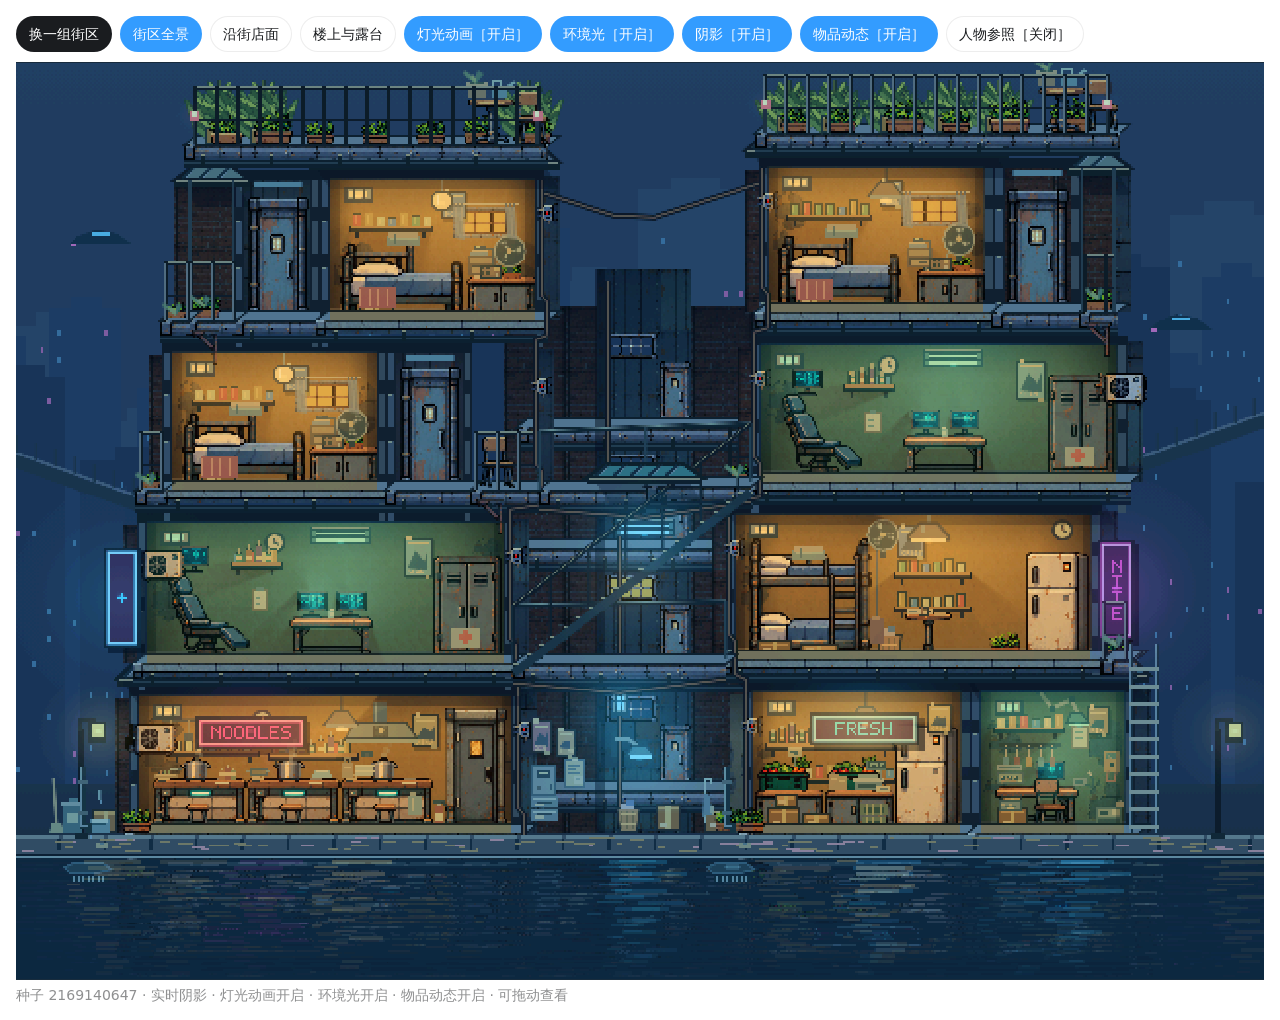
==== commit 35606e13: "Sync web: Add storefront routines and alley life details to cyberpunk preview Desktop-Build-Source: " ====
--- a/src/web/prototypes/cyberpunk-lighting/index.html
+++ b/src/web/prototypes/cyberpunk-lighting/index.html
@@ -1956,6 +1956,9 @@
 function itemRect(x,y,w,h,color,alpha=1){ic.globalAlpha=alpha;ic.fillStyle=color;ic.fillRect(Math.round(x/2)*2,Math.round(y/2)*2,Math.max(2,Math.round(w/2)*2),Math.max(2,Math.round(h/2)*2));}
 function itemCircle(x,y,r,color,alpha=1){itemPoly(Array.from({length:12},(_,i)=&gt;[x+Math.cos(i*Math.PI/6)*r,y+Math.sin(i*Math.PI/6)*r]),color,alpha);}
 const ITEM_DRAW={
+ display(o,t){const value=Math.floor((t+o.phase)/6)%3;itemRect(o.x,o.y,18,8,&#x27;#304c53&#x27;);for(let k=0;k&lt;3;k++){const n=(value+k)%3;itemRect(o.x+2+k*5,o.y+2,3,2,&#x27;#9cb9a6&#x27;,.8);itemRect(o.x+2+k*5+(n===1?2:0),o.y+4,2,2,&#x27;#9cb9a6&#x27;,.8);}},
+ paperFlutter(o,t){const u=(t+o.phase)%11,lift=u&lt;3?Math.sin(u*Math.PI/3)*4:0;itemPoly([[o.x,o.y],[o.x+10,o.y],[o.x+10-lift,o.y+8-lift],[o.x,o.y+8]],&#x27;#b6b49d&#x27;);itemRect(o.x+2,o.y+2,4,2,&#x27;#708b8a&#x27;,.65);},
+ signal(o,t){const u=(t+o.phase)%12,on=u&lt;1.4||u&gt;2&amp;&amp;u&lt;2.5;itemRect(o.x,o.y,4,3,on?&#x27;#c5b88b&#x27;:&#x27;#526668&#x27;);},
  clock(o,t){const a=Math.floor(t+o.phase)*Math.PI/30-Math.PI/2;itemPoly([[o.x-1,o.y],[o.x+1,o.y],[o.x+Math.cos(a)*7,o.y+Math.sin(a)*7]],&#x27;#93685b&#x27;);},
  status(o,t){const on=(t+o.phase)%9&lt;6;itemRect(o.x,o.y,4,2,on?&#x27;#b4bd91&#x27;:&#x27;#526668&#x27;);},
  needle(o,t){const cycle=(t+o.phase)%8,a=-2.4+(cycle&lt;3?Math.sin(cycle*Math.PI/3)*.55:0);itemPoly([[o.x-1,o.y],[o.x+1,o.y],[o.x+Math.cos(a)*6,o.y+Math.sin(a)*6]],&#x27;#c5b591&#x27;);},
@@ -2290,14 +2293,28 @@
 const ROOM_DRESSING={
  home:[{type:&#x27;bedside&#x27;,support:&#x27;bed-single&#x27;,dx:132,dy:12},{type:&#x27;bedding&#x27;,support:&#x27;bed-single&#x27;,dx:48,dy:-8},{type:&#x27;radio&#x27;,support:&#x27;cabinet-low&#x27;,dx:13,dy:-12},{type:&#x27;fan&#x27;,right:36,dy:83},{type:&#x27;curtains&#x27;,right:95,dy:37,w:65,h:32},{type:&#x27;shoes&#x27;,floor:true,dx:104,dy:-6}],
  bunks:[{type:&#x27;bedding&#x27;,support:&#x27;bed-bunk&#x27;,dx:45,dy:12},{type:&#x27;fan&#x27;,dx:162,dy:30},{type:&#x27;paper&#x27;,support:&#x27;table-round&#x27;,dx:2,dy:-3}],
- noodle:[{type:&#x27;prep&#x27;,support:&#x27;counter-middle&#x27;,dx:2,dy:-4},{type:&#x27;simmer&#x27;,support:&#x27;counter-middle&#x27;,index:1,dx:3,dy:-10},{type:&#x27;clothHook&#x27;,support:&#x27;counter-middle&#x27;,index:2,dx:72,dy:15},{type:&#x27;hood&#x27;,support:&#x27;stock-pot&#x27;,index:2,dx:-18,dy:-35},{type:&#x27;condiments&#x27;,support:&#x27;counter-middle&#x27;,dx:68,dy:-12},{type:&#x27;dishes&#x27;,support:&#x27;counter-middle&#x27;,index:1,dx:68,dy:-3},{type:&#x27;extinguisher&#x27;,floor:true,right:90,dy:-31}],
+ noodle:[{type:&#x27;pickup&#x27;,support:&#x27;counter-middle&#x27;,index:2,dx:1,dy:-20},{type:&#x27;prep&#x27;,support:&#x27;counter-middle&#x27;,dx:2,dy:-4},{type:&#x27;simmer&#x27;,support:&#x27;counter-middle&#x27;,index:1,dx:3,dy:-10},{type:&#x27;clothHook&#x27;,support:&#x27;counter-middle&#x27;,index:2,dx:72,dy:15},{type:&#x27;hood&#x27;,support:&#x27;stock-pot&#x27;,index:2,dx:-18,dy:-35},{type:&#x27;condiments&#x27;,support:&#x27;counter-middle&#x27;,dx:68,dy:-12},{type:&#x27;dishes&#x27;,support:&#x27;counter-middle&#x27;,index:1,dx:68,dy:-3},{type:&#x27;extinguisher&#x27;,floor:true,right:90,dy:-31}],
  tailor:[{type:&#x27;spools&#x27;,support:&#x27;table-work&#x27;,dx:70,dy:-10},{type:&#x27;paper&#x27;,support:&#x27;table-work&#x27;,dx:3,dy:-3}],
  laundry:[{type:&#x27;detergent&#x27;,right:47,dy:92}],
  clinic:[{type:&#x27;clipboard&#x27;,dx:117,dy:77},{type:&#x27;medicine&#x27;,support:&#x27;table-work&#x27;,dx:40,dy:-8}],
- repair:[{type:&#x27;repairKit&#x27;,support:&#x27;table-work&#x27;,dx:2,dy:-13},{type:&#x27;solder&#x27;,support:&#x27;table-work&#x27;,dx:80,dy:-8},{type:&#x27;clipboard&#x27;,dx:103,dy:44},{type:&#x27;parts&#x27;,support:&#x27;table-work&#x27;,dx:4,dy:14},{type:&#x27;meter&#x27;,right:32,dy:69}],
- market:[{type:&#x27;price&#x27;,support:&#x27;produce-crate&#x27;,dx:31,dy:-7},{type:&#x27;paper&#x27;,support:&#x27;cabinet-low&#x27;,index:1,dx:53,dy:-3}]
+ repair:[{type:&#x27;returns&#x27;,floor:true,right:39,dy:-24},{type:&#x27;repairKit&#x27;,support:&#x27;table-work&#x27;,dx:2,dy:-13},{type:&#x27;solder&#x27;,support:&#x27;table-work&#x27;,dx:80,dy:-8},{type:&#x27;clipboard&#x27;,dx:103,dy:44},{type:&#x27;parts&#x27;,support:&#x27;table-work&#x27;,dx:4,dy:14},{type:&#x27;meter&#x27;,right:32,dy:69}],
+ market:[{type:&#x27;scale&#x27;,support:&#x27;cabinet-low&#x27;,index:1,dx:30,dy:-18},{type:&#x27;paperBags&#x27;,support:&#x27;cabinet-low&#x27;,index:1,dx:4,dy:-16},{type:&#x27;crates&#x27;,floor:true,right:113,dy:-27},{type:&#x27;price&#x27;,support:&#x27;produce-crate&#x27;,dx:31,dy:-7},{type:&#x27;paper&#x27;,support:&#x27;cabinet-low&#x27;,index:1,dx:53,dy:-3}]
 };
 const DETAIL_DRAW={
+ pickup(x,y){blockRect(x,y+5,27,15);rect(x,y+5,12,15,&#x27;#ac9675&#x27;);rect(x+2,y+8,8,2,&#x27;#c9b38d&#x27;);line([[x+3,y+5],[x+3,y],[x+9,y],[x+9,y+5]],&#x27;#8d8972&#x27;,2);for(let k=0;k&lt;2;k++){rect(x+15,y+13-k*6,18,5,&#x27;#b8baa3&#x27;);rect(x+14,y+12-k*6,20,2,&#x27;#d0c8a9&#x27;);}rect(x+20,y-7,12,6,&#x27;#425c63&#x27;);addItemEffect(&#x27;signal&#x27;,{x:x+24,y:y-5});},
+ scale(x,y){blockRect(x,y+9,29,9);rect(x,y+9,29,9,&#x27;#6f898a&#x27;);rect(x-2,y+7,33,3,&#x27;#b3b5a2&#x27;);rect(x+4,y+3,20,4,&#x27;#8c9e96&#x27;);rect(x+5,y+12,18,4,&#x27;#344e58&#x27;);rect(x+26,y-9,3,18,&#x27;#778f91&#x27;);rect(x+13,y-12,20,10,&#x27;#587779&#x27;);addItemEffect(&#x27;display&#x27;,{x:x+14,y:y-11});},
+ paperBags(x,y){for(let k=0;k&lt;2;k++){rect(x+k*9,y+k*2,10,16-k*2,&#x27;#aa9675&#x27;);rect(x+2+k*9,y+4+k*2,6,2,&#x27;#c6b58f&#x27;);}rect(x+3,y-2,4,3,&#x27;#847c67&#x27;);},
+ returns(x,y){blockRect(x,y,26,24);rect(x,y,26,24,&#x27;#536e73&#x27;);rect(x+2,y+2,22,8,&#x27;#81958d&#x27;);rect(x+4,y+5,8,4,&#x27;#2f4d57&#x27;);rect(x+15,y+3,8,6,&#x27;#b2b39c&#x27;);rect(x+2,y+13,22,9,&#x27;#364f5a&#x27;);rect(x+7,y+16,12,5,&#x27;#9c9b80&#x27;);line([[x+20,y],[x+24,y-7],[x+26,y-7]],&#x27;#93a29a&#x27;,2);rect(x+20,y-5,8,5,&#x27;#c0b395&#x27;);},
+ crates(x,y){blockRect(x,y,28,27);for(let k=0;k&lt;2;k++){rect(x+k*2,y+k*14,28-k*4,12,&#x27;#657b6b&#x27;);rect(x+3+k*2,y+3+k*14,21-k*4,6,&#x27;#324e50&#x27;);for(let j=0;j&lt;3;j++)rect(x+5+j*7,y+k*14,2,12,&#x27;#9d9f7d&#x27;);}rect(x+3,y+29,6,2,&#x27;#718a64&#x27;);},
+ utilities(x,y){blockRect(x,y,25,31);rect(x,y,25,31,&#x27;#4a6874&#x27;);rect(x+2,y+2,21,27,&#x27;#7e9395&#x27;);rect(x+5,y+5,15,9,&#x27;#304e5b&#x27;);rect(x+7,y+7,10,2,&#x27;#b7b99b&#x27;);rect(x+19,y+20,2,5,&#x27;#3f606c&#x27;);addItemEffect(&#x27;signal&#x27;,{x:x+6,y:y+22});line([[x+12,y+31],[x+12,y+47],[x+18,y+47]],&#x27;#3b5d69&#x27;,3);for(let k=0;k&lt;3;k++)rect(x+9,y+32+k*5,6,2,&#x27;#94a4a0&#x27;);},
+ mailboxes(x,y){blockRect(x,y,29,26);for(let k=0;k&lt;2;k++){rect(x,y+k*13,29,12,&#x27;#69858c&#x27;);rect(x+2,y+2+k*13,25,2,&#x27;#a4b1a7&#x27;);rect(x+6,y+5+k*13,17,2,&#x27;#304e59&#x27;);rect(x+5,y+7+k*13,9,3,&#x27;#b9b299&#x27;);}},
+ notice(x,y){rect(x,y,22,29,&#x27;#526e78&#x27;);rect(x+2,y+2,18,25,&#x27;#aaa991&#x27;);for(let k=0;k&lt;3;k++)rect(x+5,y+5+k*4,11-k%2*3,2,&#x27;#617d82&#x27;);rect(x+8,y-2,6,4,&#x27;#bdba9f&#x27;);addItemEffect(&#x27;paperFlutter&#x27;,{x:x+10,y:y+18});},
+ cleaning(x,y){
+  blockRect(x,y+10,24,31);rect(x+2,y+12,20,29,&#x27;#4e7079&#x27;);rect(x,y+9,24,5,&#x27;#8a9c97&#x27;);rect(x+7,y+5,10,4,&#x27;#597d84&#x27;);rect(x+6,y+21,12,10,&#x27;#9baa96&#x27;);
+  line([[x-8,y-14],[x-5,y+34]],&#x27;#a1967b&#x27;,3);poly([[x-10,y+31],[x,y+31],[x+2,y+41],[x-12,y+41]],&#x27;#8c977f&#x27;);
+  blockRect(x+29,y+28,20,13);rect(x+29,y+28,20,13,&#x27;#698e95&#x27;);rect(x+31,y+28,16,3,&#x27;#b0bbae&#x27;);rect(x+32,y+31,14,2,&#x27;#345b69&#x27;);line([[x+39,y-3],[x+39,y+7]],&#x27;#839e9f&#x27;,3);addItemEffect(&#x27;drip&#x27;,{x:x+39,y:y+8,impact:y+31,radius:5});
+ },
+ umbrella(x,y){line([[x+5,y],[x+5,y+40]],&#x27;#9dada5&#x27;,2);poly([[x+3,y+9],[x+9,y+12],[x+12,y+32],[x+2,y+34]],&#x27;#678590&#x27;);line([[x+5,y],[x+5,y-5],[x+10,y-5],[x+10,y]],&#x27;#a1b1a8&#x27;,2);addItemEffect(&#x27;cloth&#x27;,{x:x+9,y:y+22,w:4,h:10,color:&#x27;#a1a790&#x27;,shape:&#x27;curtain&#x27;});},
  bedside(x,y){
   blockRect(x,y,27,20);rect(x,y,27,20,&#x27;#685e52&#x27;);rect(x+2,y+2,23,6,&#x27;#a18b6c&#x27;);rect(x+3,y+9,24,8,&#x27;#3e4a4b&#x27;);rect(x+4,y+12,25,6,&#x27;#aa9373&#x27;);rect(x+13,y+14,7,2,&#x27;#43565a&#x27;);
   rect(x+2,y-4,18,4,&#x27;#809294&#x27;);rect(x+3,y-7,16,3,&#x27;#c1ac87&#x27;);rect(x+6,y-10,11,3,&#x27;#364f59&#x27;);line([[x+17,y-8],[x+24,y-8],[x+24,y+20],[x+18,y+22]],&#x27;#465b60&#x27;,2);addItemEffect(&#x27;status&#x27;,{x:x+8,y:y-10});
@@ -2549,6 +2566,7 @@
  canopy(mid-36,411,96,&#x27;#447d83&#x27;,14);
  const at=a.levels.at(-1),bt=b.levels.at(-1);
  cable([[at.x+at.w,at.top+24],[mid-20,Math.max(at.top,bt.top)+46],[mid+22,Math.max(at.top,bt.top)+48],[bt.x,bt.top+26]]);
+ DETAIL_DRAW.utilities(left+10,720);DETAIL_DRAW.mailboxes(left+9,752);DETAIL_DRAW.notice(left+43,714);DETAIL_DRAW.umbrella(right-43,739);detailItems.push({type:&#x27;alley-wall-set&#x27;,x:left+9,y:714});
  poster(left+9,674,23,34,&#x27;GIG&#x27;,&#x27;#8e727d&#x27;);poster(left+35,683,20,28,&#x27;LIVE&#x27;,&#x27;#a69578&#x27;);box(mid+23,788,27,28);basket(mid-16,788,24);plant(right-29,788,29);
  // An additional external landing and short flight vary the street edge silhouette.
  const landing=b.levels[1],edge=landing.x+landing.w,stairTop=edge+24;
@@ -2584,6 +2602,8 @@
 
 function streetLife(){
  const [a,b]=layout.towers,left=a.levels[0].x,right=b.levels[0].x;
+ // The cleaning corner stays outside the shop frontage; the central passage stays open.
+ const cleanX=Math.max(16,left-70);DETAIL_DRAW.cleaning(cleanX,748);detailItems.push({type:&#x27;cleaning-corner&#x27;,x:cleanX,y:748});
  for(const x of [left-48,right-17]){
   blockRect(x-2,721,6,67);line([[x,721],[x,782],[x+7,782],[x+7,790]],&#x27;#203844&#x27;,6);line([[x-1,721],[x-1,782],[x+6,782]],&#x27;#829797&#x27;,2);
   for(const y of [735,767])rect(x-5,y,10,4,&#x27;#586e72&#x27;);
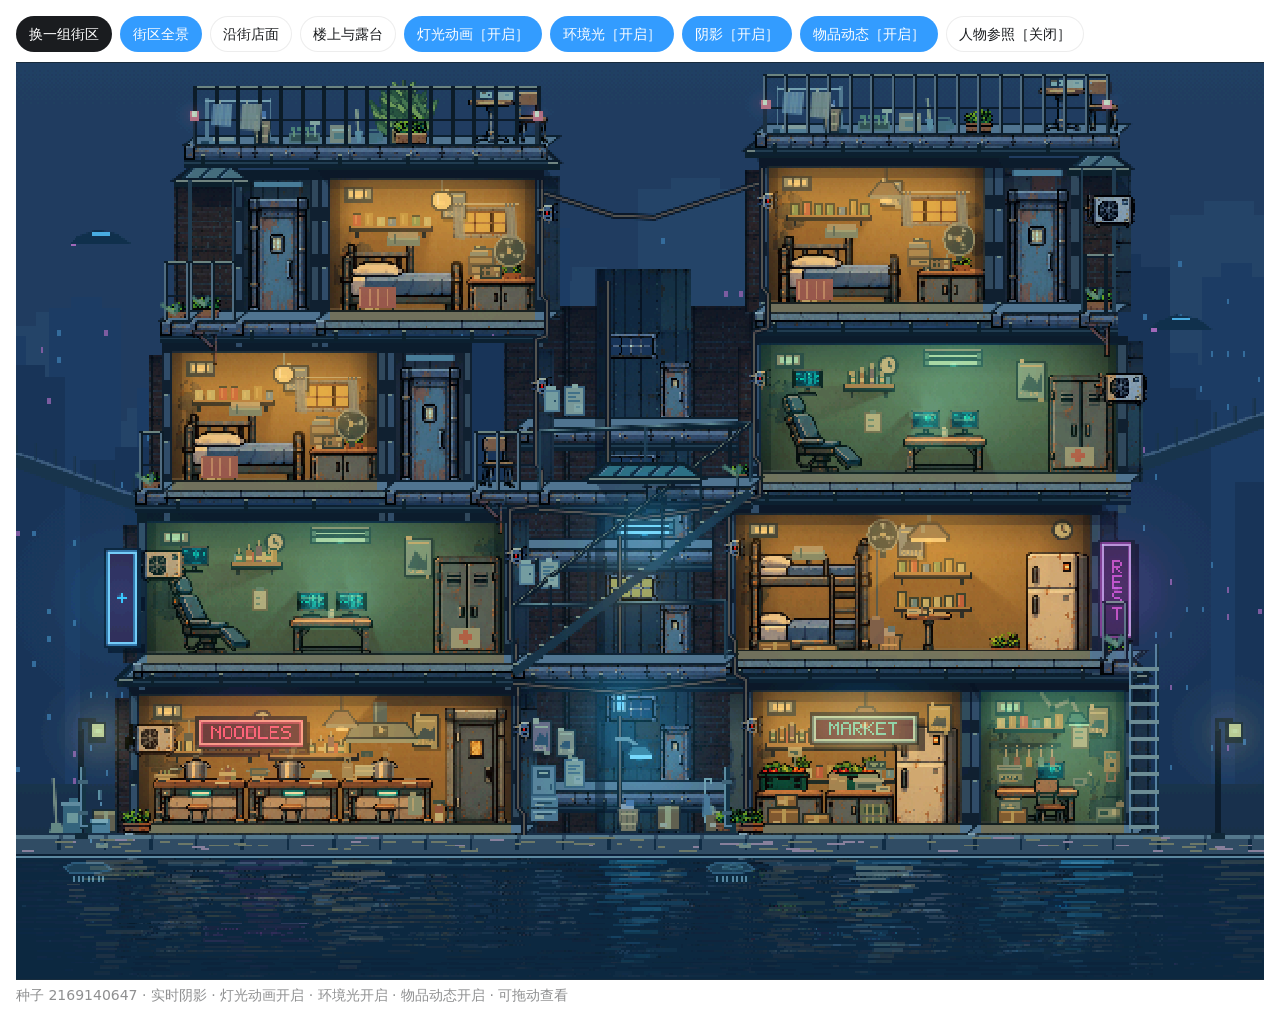
==== commit 1baabf4e: "Sync web: Add rooftop living spaces and landing details to cyberpunk preview Desktop-Build-Source: 7" ====
--- a/src/web/prototypes/cyberpunk-lighting/index.html
+++ b/src/web/prototypes/cyberpunk-lighting/index.html
@@ -1988,7 +1988,7 @@
   itemRect(o.x-o.r*.5,o.y-o.r*.6,3,4,&#x27;#94bec6&#x27;,.55);
  },
  cloth(o,t){
-  const sway=Math.round((Math.sin(t*.52)*1.8+Math.sin(t*.83+o.phase)*1.2)/2)*2,x=o.x,y=o.y,w=o.w,h=o.h;
+  const wind=(t%12)&lt;4?Math.sin((t%12)*Math.PI/2)*2:0;const sway=o.breeze?Math.round(wind/2)*2:Math.round((Math.sin(t*.52)*1.8+Math.sin(t*.83+o.phase)*1.2)/2)*2,x=o.x,y=o.y,w=o.w,h=o.h;
   if(o.shape===&#x27;curtain&#x27;){
    itemPoly([[x,y],[x+w,y],[x+w+sway,y+h],[x+sway,y+h-2]],o.color,.86);
    for(let k=3;k&lt;w;k+=5)itemPoly([[x+k,y],[x+k+2,y],[x+k+sway+2,y+h-3],[x+k+sway,y+h-3]],&#x27;#b8b0a0&#x27;,.35);
@@ -2301,6 +2301,16 @@
  market:[{type:&#x27;scale&#x27;,support:&#x27;cabinet-low&#x27;,index:1,dx:30,dy:-18},{type:&#x27;paperBags&#x27;,support:&#x27;cabinet-low&#x27;,index:1,dx:4,dy:-16},{type:&#x27;crates&#x27;,floor:true,right:113,dy:-27},{type:&#x27;price&#x27;,support:&#x27;produce-crate&#x27;,dx:31,dy:-7},{type:&#x27;paper&#x27;,support:&#x27;cabinet-low&#x27;,index:1,dx:53,dy:-3}]
 };
 const DETAIL_DRAW={
+ roofLaundry(x,y){
+  for(const xx of [x,x+65]){blockRect(xx,y,3,46);rect(xx,y,3,46,&#x27;#71878b&#x27;);rect(xx-4,y+44,11,3,&#x27;#344e5b&#x27;);}line([[x,y+3],[x+67,y+3]],&#x27;#a3b1a6&#x27;,2);
+  for(let k=0;k&lt;2;k++){addItemEffect(&#x27;cloth&#x27;,{x:x+8+k*29,y:y+5,w:20,h:25+k*4,color:k?&#x27;#a99c83&#x27;:&#x27;#879b9d&#x27;,shape:&#x27;curtain&#x27;,breeze:true});rect(x+12+k*29,y+1,3,5,&#x27;#bdb194&#x27;);}
+  basket(x+48,y+46,19);rect(x+4,y+44,29,3,&#x27;#708b8e&#x27;);rect(x+7,y+40,23,4,&#x27;#b6ad96&#x27;);
+ },
+ seedTray(x,y){blockRect(x,y+8,32,10);rect(x,y+8,32,10,&#x27;#677e76&#x27;);rect(x+2,y+10,28,5,&#x27;#465951&#x27;);for(let k=0;k&lt;4;k++){rect(x+5+k*7,y+3,2,8,&#x27;#8b9f74&#x27;);rect(x+2+k*7,y+2,5,3,&#x27;#6b9175&#x27;);}rect(x+27,y-3,2,12,&#x27;#a8ae90&#x27;);rect(x+23,y-5,10,5,&#x27;#b9b69b&#x27;);},
+ gardenTools(x,y){blockRect(x,y+9,22,18);rect(x,y+9,22,18,&#x27;#a4987a&#x27;);rect(x+2,y+12,18,3,&#x27;#bbc1a4&#x27;);rect(x+5,y+17,12,6,&#x27;#6e8979&#x27;);line([[x+28,y-8],[x+30,y+17]],&#x27;#b0a382&#x27;,3);poly([[x+26,y+15],[x+34,y+15],[x+33,y+25],[x+29,y+27]],&#x27;#82999b&#x27;);for(let k=0;k&lt;3;k++)line([[x+37,y+14+k*3],[x+51,y+14+k*3],[x+54,y+20+k*2],[x+38,y+22+k*2]],&#x27;#5b7c79&#x27;,2);},
+ maintenance(x,y){rect(x,y,22,26,&#x27;#5a7881&#x27;);blockRect(x,y,22,26);rect(x+3,y+3,16,12,&#x27;#9cae9e&#x27;);rect(x+5,y+5,12,8,&#x27;#456773&#x27;);addItemEffect(&#x27;needle&#x27;,{x:x+11,y:y+12});rect(x+6,y+19,10,4,&#x27;#364f59&#x27;);addItemEffect(&#x27;signal&#x27;,{x:x+9,y:y+19});line([[x+11,y+26],[x+11,y+40],[x+28,y+40]],&#x27;#8eaaa7&#x27;,3);rect(x+7,y+32,8,3,&#x27;#a79679&#x27;);rect(x+20,y+45,18,3,&#x27;#728f97&#x27;);addItemEffect(&#x27;drip&#x27;,{x:x+28,y:y+41,impact:y+45,radius:4});},
+ keybox(x,y){blockRect(x,y,16,21);rect(x,y,16,21,&#x27;#738c91&#x27;);rect(x+2,y+2,12,17,&#x27;#a5ad97&#x27;);rect(x+10,y+9,2,3,&#x27;#3c5a65&#x27;);rect(x+3,y-5,10,4,&#x27;#b3b59e&#x27;);},
+ roofRest(x,y){mug(x,y,&#x27;#a5b4a2&#x27;);rect(x+15,y-7,19,7,&#x27;#b6b299&#x27;);addItemEffect(&#x27;paperFlutter&#x27;,{x:x+24,y:y-7});},
  pickup(x,y){blockRect(x,y+5,27,15);rect(x,y+5,12,15,&#x27;#ac9675&#x27;);rect(x+2,y+8,8,2,&#x27;#c9b38d&#x27;);line([[x+3,y+5],[x+3,y],[x+9,y],[x+9,y+5]],&#x27;#8d8972&#x27;,2);for(let k=0;k&lt;2;k++){rect(x+15,y+13-k*6,18,5,&#x27;#b8baa3&#x27;);rect(x+14,y+12-k*6,20,2,&#x27;#d0c8a9&#x27;);}rect(x+20,y-7,12,6,&#x27;#425c63&#x27;);addItemEffect(&#x27;signal&#x27;,{x:x+24,y:y-5});},
  scale(x,y){blockRect(x,y+9,29,9);rect(x,y+9,29,9,&#x27;#6f898a&#x27;);rect(x-2,y+7,33,3,&#x27;#b3b5a2&#x27;);rect(x+4,y+3,20,4,&#x27;#8c9e96&#x27;);rect(x+5,y+12,18,4,&#x27;#344e58&#x27;);rect(x+26,y-9,3,18,&#x27;#778f91&#x27;);rect(x+13,y-12,20,10,&#x27;#587779&#x27;);addItemEffect(&#x27;display&#x27;,{x:x+14,y:y-11});},
  paperBags(x,y){for(let k=0;k&lt;2;k++){rect(x+k*9,y+k*2,10,16-k*2,&#x27;#aa9675&#x27;);rect(x+2+k*9,y+4+k*2,6,2,&#x27;#c6b58f&#x27;);}rect(x+3,y-2,4,3,&#x27;#847c67&#x27;);},
@@ -2501,13 +2511,14 @@
  const a=t.levels.at(-1),x=a.x,y=a.top-26,w=a.w;
  floor(x-4,y,w+8,&#x27;metal&#x27;);
  if(t.roof===&#x27;equipment&#x27;){
-  const h=Math.min(83,y-10);prop(&#x27;water-tank&#x27;,x+25,y-2,69,h);prop(&#x27;air-conditioner&#x27;,x+122,y-2,62);box(x+197,y-1,29,22);prop(&#x27;air-conditioner&#x27;,x+w-87,y-2,56);plant(x+w-42,y-2,29);
+  const h=Math.min(83,y-10);prop(&#x27;water-tank&#x27;,x+25,y-2,69,h);prop(&#x27;air-conditioner&#x27;,x+122,y-2,62);box(x+197,y-1,29,22);prop(&#x27;air-conditioner&#x27;,x+w-87,y-2,56);plant(x+w-42,y-2,29);DETAIL_DRAW.maintenance(x+94,y-49);DETAIL_DRAW.clipboard(x+202,y-45);detailItems.push({type:&#x27;roof-maintenance&#x27;,x:x+94,y:y-49});
  }else{
   const sh=Math.min(84,y-14),sx=x+w-106,deck=y;
   if(t.roof===&#x27;shed&#x27;){wall(sx,deck-sh,100,sh,&#x27;metal&#x27;,&#x27;#919c9a&#x27;);windowAt(sx+18,deck-sh+18,62,&#x27;metal&#x27;,true);canopy(sx-5,deck-sh-9,108,&#x27;#8e727e&#x27;,15);}
-  const gardenW=t.roof===&#x27;shed&#x27;?w-115:w;
-  for(let xx=22;xx&lt;gardenW-24;xx+=r.int(44,63)){const ph=Math.min(r.int(44,75),y-34);if(r()&lt;.45&amp;&amp;ph&gt;=35)fern(x+xx+10,y-16,ph);plant(x+xx,y-1,r.int(29,44));}
-  if(t.roof===&#x27;garden&#x27;){const b=prop(&#x27;table-round&#x27;,x+w-79,y-2,41);DETAIL_DRAW.gardenKit(b.x,b.top-27);detailItems.push({type:&#x27;gardenKit&#x27;,x:b.x,y:b.top-27});prop(&#x27;chair&#x27;,x+w-32,y-2,24,40);}
+  const gardenW=t.roof===&#x27;shed&#x27;?w-115:w-90;
+  DETAIL_DRAW.roofLaundry(x+18,y-48);DETAIL_DRAW.seedTray(x+103,y-20);DETAIL_DRAW.gardenTools(x+145,y-29);detailItems.push({type:&#x27;roof-laundry&#x27;,x:x+18,y:y-48},{type:&#x27;roof-garden-tools&#x27;,x:x+103,y:y-29});
+  for(let xx=211;xx&lt;gardenW-24;xx+=r.int(44,63)){const ph=Math.min(r.int(44,75),y-34);if(r()&lt;.45&amp;&amp;ph&gt;=35)fern(x+xx+10,y-16,ph);plant(x+xx,y-1,r.int(29,44));}
+  if(t.roof===&#x27;garden&#x27;){const b=prop(&#x27;table-round&#x27;,x+w-79,y-2,41);DETAIL_DRAW.roofRest(b.x+12,b.top+1);detailItems.push({type:&#x27;roof-rest&#x27;,x:b.x+12,y:b.top+1});prop(&#x27;chair&#x27;,x+w-32,y-2,24,40);}
   rail(x+5,y,w-10);
  }
  for(const xx of [x+5,x+w-10]){rect(xx,y-30,3,29,&#x27;#27343f&#x27;);rect(xx-3,y-35,10,10,&#x27;#ef7675&#x27;);rect(xx-1,y-34,5,6,&#x27;#ffe4ad&#x27;);glow(xx,y-30,20,&#x27;255,67,59&#x27;,.29);}
@@ -2521,6 +2532,8 @@
   line([[l.x,l.y-RAIL_HEIGHT],[l.end,l.endY-RAIL_HEIGHT]],&#x27;#172732&#x27;,5);line([[l.x,l.y-RAIL_HEIGHT-1],[l.end,l.endY-RAIL_HEIGHT-1]],&#x27;#8c998e&#x27;,1);
   for(let i=0;i&lt;=steps;i++){const x=l.x+i*w/steps,y=l.y+dy*i/steps;line([[x,y],[x,y-RAIL_HEIGHT]],&#x27;#304852&#x27;,3);}
  }
+ // Wall-mounted items stay at the landing edge, above the walking surface.
+ if(w&gt;=120){DETAIL_DRAW.keybox(l.x+5,l.y-102);DETAIL_DRAW.notice(l.x+25,l.y-106);detailItems.push({type:&#x27;landing-wall-set&#x27;,x:l.x+5,y:l.y-106});}
  const mx=(l.x+l.end)/2,my=(l.y+l.endY)/2;lamp(mx,my+26,true,l.f===1?&#x27;cage&#x27;:&#x27;tube&#x27;);
  cable([[l.x,l.y+20],[mx,my+32],[l.end,l.endY+20]]);
 }
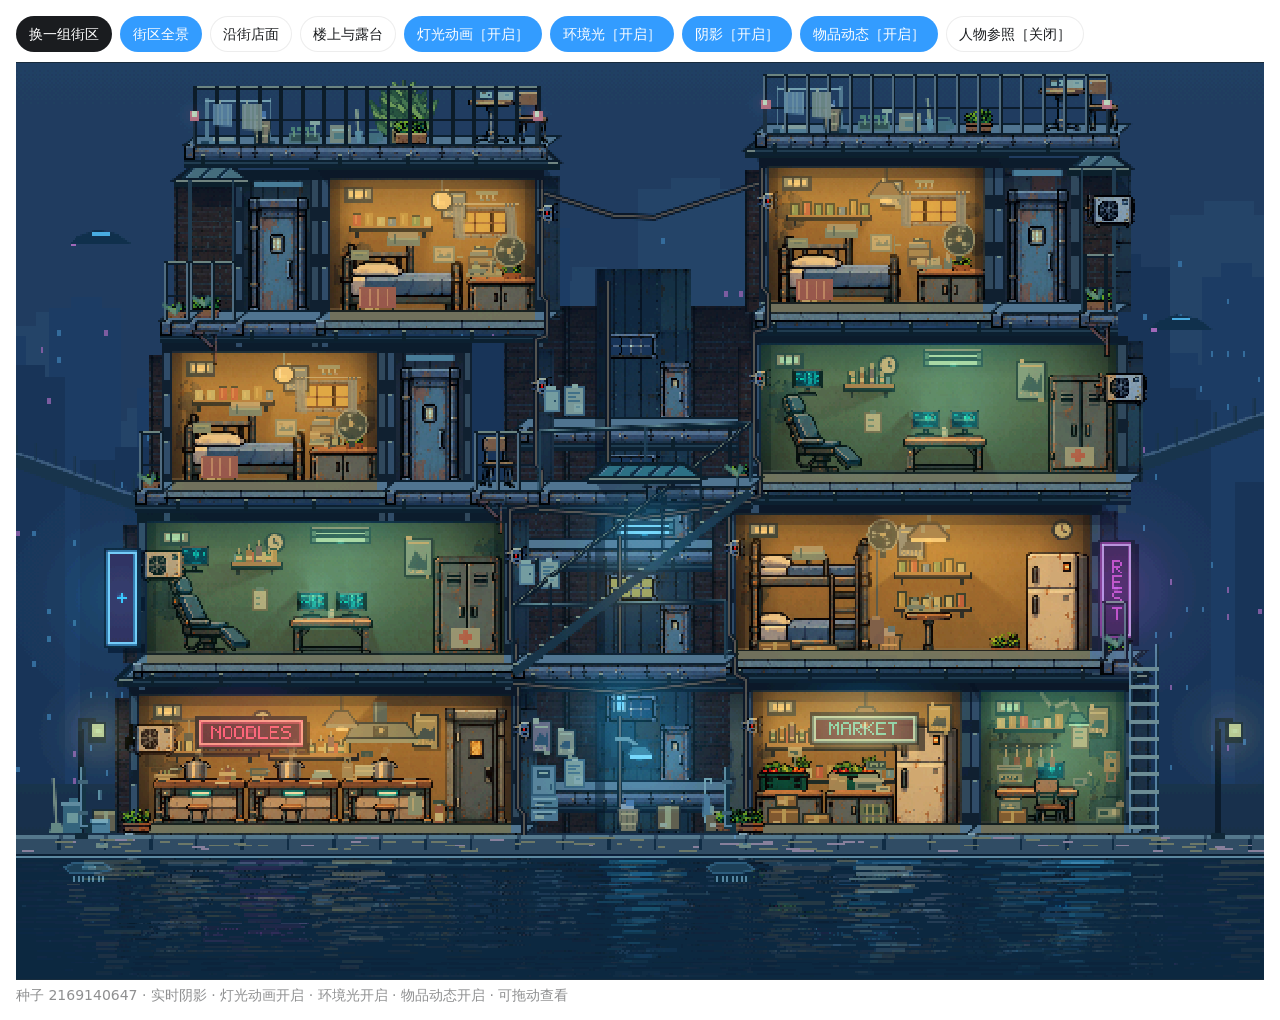
==== commit 05002f6b: "Sync web: Add resident personalities and wear details to cyberpunk preview Desktop-Build-Source: c33" ====
--- a/src/web/prototypes/cyberpunk-lighting/index.html
+++ b/src/web/prototypes/cyberpunk-lighting/index.html
@@ -1956,6 +1956,7 @@
 function itemRect(x,y,w,h,color,alpha=1){ic.globalAlpha=alpha;ic.fillStyle=color;ic.fillRect(Math.round(x/2)*2,Math.round(y/2)*2,Math.max(2,Math.round(w/2)*2),Math.max(2,Math.round(h/2)*2));}
 function itemCircle(x,y,r,color,alpha=1){itemPoly(Array.from({length:12},(_,i)=&gt;[x+Math.cos(i*Math.PI/6)*r,y+Math.sin(i*Math.PI/6)*r]),color,alpha);}
 const ITEM_DRAW={
+ pinwheel(o,t){const cycle=(t+o.phase)%14,turn=Math.floor((t+o.phase)/14)*Math.PI*2+Math.min(cycle,4)*Math.PI/2;for(let k=0;k&lt;4;k++){const a=turn+k*Math.PI/2;itemPoly([[o.x,o.y],[o.x+Math.cos(a)*6,o.y+Math.sin(a)*6],[o.x+Math.cos(a+.7)*5,o.y+Math.sin(a+.7)*5]],k%2?&#x27;#a6a388&#x27;:&#x27;#7e9b9a&#x27;);}itemRect(o.x-1,o.y-1,2,2,&#x27;#c0b497&#x27;);},
  display(o,t){const value=Math.floor((t+o.phase)/6)%3;itemRect(o.x,o.y,18,8,&#x27;#304c53&#x27;);for(let k=0;k&lt;3;k++){const n=(value+k)%3;itemRect(o.x+2+k*5,o.y+2,3,2,&#x27;#9cb9a6&#x27;,.8);itemRect(o.x+2+k*5+(n===1?2:0),o.y+4,2,2,&#x27;#9cb9a6&#x27;,.8);}},
  paperFlutter(o,t){const u=(t+o.phase)%11,lift=u&lt;3?Math.sin(u*Math.PI/3)*4:0;itemPoly([[o.x,o.y],[o.x+10,o.y],[o.x+10-lift,o.y+8-lift],[o.x,o.y+8]],&#x27;#b6b49d&#x27;);itemRect(o.x+2,o.y+2,4,2,&#x27;#708b8a&#x27;,.65);},
  signal(o,t){const u=(t+o.phase)%12,on=u&lt;1.4||u&gt;2&amp;&amp;u&lt;2.5;itemRect(o.x,o.y,4,3,on?&#x27;#c5b88b&#x27;:&#x27;#526668&#x27;);},
@@ -1972,6 +1973,7 @@
   itemCircle(o.x,o.y,3,&#x27;#b8aa83&#x27;);
  },
  steam(o,t){
+  if(o.intermittent&amp;&amp;(t+o.phase)%18&gt;5)return;
   const breeze=Math.sin(t*.52)*2;
   for(let k=0;k&lt;3;k++){
    const age=(t*.24+k*.31+o.phase/7)%1;if(age&gt;.83)continue;
@@ -2164,7 +2166,10 @@
 function prop(k,x,base,w,h,flip=false){
  const metric=PROP_METRICS[k];if(metric){w=metric.w?metric.w*METRES:undefined;h=metric.h?metric.h*METRES:undefined;}
  const s=S[&#x27;shared/&#x27;+k],sc=Math.min(w?w/s.w:1,h?h/s.h:Infinity),b=sprite(&#x27;shared/&#x27;+k,x,base-Math.round(s.h*sc),w,h,flip);
- propBlocker(k,b,flip);placedProps.push({kind:k,...b});
+ propBlocker(k,b,flip);
+ const wear={&#x27;table-work&#x27;:[[5,3,8],[18,3,4]],&#x27;table-round&#x27;:[[5,3,6]],&#x27;cabinet-low&#x27;:[[3,3,6]]}[k];
+ if(wear)for(const [dx,dy,ww] of wear)rect(b.x+dx,b.y+dy,ww,2,&#x27;#9b9d88&#x27;);
+ placedProps.push({kind:k,...b});
  if(k===&#x27;monitor&#x27;){source(b.x+b.w*.5,b.y+b.h*.35,65,&#x27;75,204,245&#x27;,.46,&#x27;screen&#x27;);addItemEffect(&#x27;screen&#x27;,{x:b.x+b.w*.13,y:b.y+b.h*.12,w:b.w*.72,h:b.h*.43});}
  if(k===&#x27;sink&#x27;){const xx=b.x+b.w*.45,yy=b.y+4;line([[xx-8,yy+3],[xx-8,yy-8],[xx,yy-8],[xx,yy-4]],&#x27;#91aaa7&#x27;,2);addItemEffect(&#x27;drip&#x27;,{x:xx,y:yy-3,impact:yy+8,radius:4});}
  if(k===&#x27;washer&#x27;)addItemEffect(&#x27;drum&#x27;,{x:b.x+b.w*.48,y:b.y+b.h*.57,r:b.w*.205});
@@ -2273,11 +2278,11 @@
  }else if(kind===&#x27;bunks&#x27;){
    poster(x+177,y+20,28,34,&#x27;ORBIT&#x27;,&#x27;#788d9e&#x27;);clockFace(x+w-40,y+25);
    box(x+33,base,35,17);box(x+77,base,39,14);basket(x+156,base,25);
-   const b=prop(&#x27;table-round&#x27;,x+184,base,54);mug(b.x+15,b.top+4);rect(b.x+31,b.top+1,12,3,&#x27;#c6a475&#x27;);
+   const b=prop(&#x27;table-round&#x27;,x+184,base,54);rect(b.x+5,b.top+2,7,2,&#x27;#a5a087&#x27;);
    line([[x+155,y+46],[x+155,base-28]],&#x27;#53626b&#x27;,2);rect(x+148,base-40,15,27,&#x27;#7b6668&#x27;);rect(x+151,base-42,8,5,&#x27;#a58d77&#x27;);
  }else if(kind===&#x27;home&#x27;){
    poster(x+124,y+21,25,29,&#x27;MOON&#x27;,&#x27;#6e8898&#x27;);box(x+40,base,35,15);
-   const b=prop(&#x27;cabinet-low&#x27;,x+w-80,base,48);mug(b.x+7,b.top+3);prop(&#x27;planter&#x27;,b.x+36,b.top+3,20);
+   const b=prop(&#x27;cabinet-low&#x27;,x+w-80,base,48);prop(&#x27;planter&#x27;,b.x+36,b.top+3,20);
    rect(x+39,base-31,38,22,&#x27;#9e6875&#x27;);for(let j=0;j&lt;4;j++)rect(x+40+j*9,base-30,2,19,&#x27;#c69791&#x27;);
  }else if(kind===&#x27;laundry&#x27;){
    poster(x+w-75,y+24,31,42,&#x27;24/7&#x27;,&#x27;#89a5a5&#x27;);clockFace(x+37,y+28);
@@ -2291,8 +2296,8 @@
 }
 // Dressing uses support/edge anchors, while movement is selected only by generic effect type.
 const ROOM_DRESSING={
- home:[{type:&#x27;bedside&#x27;,support:&#x27;bed-single&#x27;,dx:132,dy:12},{type:&#x27;bedding&#x27;,support:&#x27;bed-single&#x27;,dx:48,dy:-8},{type:&#x27;radio&#x27;,support:&#x27;cabinet-low&#x27;,dx:13,dy:-12},{type:&#x27;fan&#x27;,right:36,dy:83},{type:&#x27;curtains&#x27;,right:95,dy:37,w:65,h:32},{type:&#x27;shoes&#x27;,floor:true,dx:104,dy:-6}],
- bunks:[{type:&#x27;bedding&#x27;,support:&#x27;bed-bunk&#x27;,dx:45,dy:12},{type:&#x27;fan&#x27;,dx:162,dy:30},{type:&#x27;paper&#x27;,support:&#x27;table-round&#x27;,dx:2,dy:-3}],
+ home:[{type:&#x27;bedside&#x27;,support:&#x27;bed-single&#x27;,dx:132,dy:12},{type:&#x27;bedding&#x27;,support:&#x27;bed-single&#x27;,dx:48,dy:-8},{type:&#x27;personality&#x27;,support:&#x27;cabinet-low&#x27;,dx:0,dy:-16,themes:[&#x27;reader&#x27;,&#x27;maker&#x27;,&#x27;supper&#x27;]},{type:&#x27;memories&#x27;,dx:115,dy:78},{type:&#x27;entryHooks&#x27;,dx:160,dy:22},{type:&#x27;wallMend&#x27;,dx:31,dy:82},{type:&#x27;fan&#x27;,right:36,dy:83},{type:&#x27;curtains&#x27;,right:95,dy:37,w:65,h:32},{type:&#x27;shoes&#x27;,floor:true,dx:104,dy:-6}],
+ bunks:[{type:&#x27;personality&#x27;,support:&#x27;table-round&#x27;,dx:1,dy:-16,themes:[&#x27;reader&#x27;,&#x27;maker&#x27;,&#x27;supper&#x27;]},{type:&#x27;bedding&#x27;,support:&#x27;bed-bunk&#x27;,dx:45,dy:12},{type:&#x27;fan&#x27;,dx:162,dy:30},{type:&#x27;entryHooks&#x27;,dx:209,dy:20}],
  noodle:[{type:&#x27;pickup&#x27;,support:&#x27;counter-middle&#x27;,index:2,dx:1,dy:-20},{type:&#x27;prep&#x27;,support:&#x27;counter-middle&#x27;,dx:2,dy:-4},{type:&#x27;simmer&#x27;,support:&#x27;counter-middle&#x27;,index:1,dx:3,dy:-10},{type:&#x27;clothHook&#x27;,support:&#x27;counter-middle&#x27;,index:2,dx:72,dy:15},{type:&#x27;hood&#x27;,support:&#x27;stock-pot&#x27;,index:2,dx:-18,dy:-35},{type:&#x27;condiments&#x27;,support:&#x27;counter-middle&#x27;,dx:68,dy:-12},{type:&#x27;dishes&#x27;,support:&#x27;counter-middle&#x27;,index:1,dx:68,dy:-3},{type:&#x27;extinguisher&#x27;,floor:true,right:90,dy:-31}],
  tailor:[{type:&#x27;spools&#x27;,support:&#x27;table-work&#x27;,dx:70,dy:-10},{type:&#x27;paper&#x27;,support:&#x27;table-work&#x27;,dx:3,dy:-3}],
  laundry:[{type:&#x27;detergent&#x27;,right:47,dy:92}],
@@ -2300,7 +2305,17 @@
  repair:[{type:&#x27;returns&#x27;,floor:true,right:39,dy:-24},{type:&#x27;repairKit&#x27;,support:&#x27;table-work&#x27;,dx:2,dy:-13},{type:&#x27;solder&#x27;,support:&#x27;table-work&#x27;,dx:80,dy:-8},{type:&#x27;clipboard&#x27;,dx:103,dy:44},{type:&#x27;parts&#x27;,support:&#x27;table-work&#x27;,dx:4,dy:14},{type:&#x27;meter&#x27;,right:32,dy:69}],
  market:[{type:&#x27;scale&#x27;,support:&#x27;cabinet-low&#x27;,index:1,dx:30,dy:-18},{type:&#x27;paperBags&#x27;,support:&#x27;cabinet-low&#x27;,index:1,dx:4,dy:-16},{type:&#x27;crates&#x27;,floor:true,right:113,dy:-27},{type:&#x27;price&#x27;,support:&#x27;produce-crate&#x27;,dx:31,dy:-7},{type:&#x27;paper&#x27;,support:&#x27;cabinet-low&#x27;,index:1,dx:53,dy:-3}]
 };
+// Small personal arrangements share a support footprint and one principal effect each.
+const PERSONAL_DRAW={
+ reader(x,y){rect(x,y+12,27,4,&#x27;#7f9695&#x27;);rect(x+2,y+9,23,3,&#x27;#b3a083&#x27;);poly([[x+1,y+4],[x+13,y+6],[x+25,y+3],[x+25,y+10],[x+13,y+12],[x+1,y+10]],&#x27;#c4b99a&#x27;);rect(x+12,y+6,2,6,&#x27;#788c87&#x27;);rect(x+8,y+7,2,7,&#x27;#9d7972&#x27;);addItemEffect(&#x27;paperFlutter&#x27;,{x:x+15,y:y+4});rect(x+29,y+5,7,11,&#x27;#6e898e&#x27;);for(let k=0;k&lt;2;k++)rect(x+30+k*3,y-1+k*2,2,9,&#x27;#b2a58a&#x27;);},
+ maker(x,y){rect(x,y+13,35,3,&#x27;#a29c81&#x27;);rect(x+2,y+8,18,5,&#x27;#718d8e&#x27;);rect(x+5,y+4,9,5,&#x27;#a4ab94&#x27;);rect(x+8,y+1,3,4,&#x27;#637d85&#x27;);rect(x+3,y+12,4,3,&#x27;#3c5962&#x27;);rect(x+14,y+12,4,3,&#x27;#3c5962&#x27;);rect(x+24,y+1,2,14,&#x27;#a69f83&#x27;);addItemEffect(&#x27;pinwheel&#x27;,{x:x+25,y:y+1});rect(x+29,y+11,6,3,&#x27;#b5ad91&#x27;);rect(x+30,y+9,3,2,&#x27;#849c8e&#x27;);},
+ supper(x,y){rect(x,y+12,18,3,&#x27;#aab4a0&#x27;);rect(x+2,y+9,14,3,&#x27;#7a9494&#x27;);line([[x+3,y+9],[x+18,y+6]],&#x27;#bcac88&#x27;,2);mug(x+22,y+15,&#x27;#a5ac91&#x27;);addItemEffect(&#x27;steam&#x27;,{x:x+26,y:y+7,rise:15,intermittent:true});rect(x+1,y+1,11,7,&#x27;#b09b7b&#x27;);rect(x+2,y+3,9,2,&#x27;#c5b393&#x27;);rect(x+16,y+13,4,3,&#x27;#b8baa0&#x27;);}
+};
 const DETAIL_DRAW={
+ personality(x,y,o){const choices=o.themes,choice=choices[(Math.floor(rand(seed)*choices.length)+Math.floor(x/32)+Math.floor(y/48))%choices.length];PERSONAL_DRAW[choice](x,y);detailItems.push({type:&#x27;resident-theme&#x27;,theme:choice,x,y,w:36,h:18,room:activeRoom?{...activeRoom}:null});},
+ memories(x,y){rect(x,y,22,18,&#x27;#81918a&#x27;);rect(x+2,y+2,18,14,&#x27;#c0b496&#x27;);poly([[x+4,y+12],[x+8,y+6],[x+12,y+10],[x+17,y+5],[x+19,y+12]],&#x27;#748e8b&#x27;);rect(x+4,y+3,4,3,&#x27;#aa9b7c&#x27;);for(let k=0;k&lt;3;k++)rect(x+25,y+5+k*5,4+k%2*2,1,&#x27;#9b9e87&#x27;);rect(x+24,y+1,1,18,&#x27;#738984&#x27;);},
+ entryHooks(x,y){rect(x,y,21,3,&#x27;#8f998b&#x27;);for(let k=0;k&lt;3;k++){rect(x+4+k*6,y+3,2,5,&#x27;#b3b29b&#x27;);rect(x+3+k*6,y+7,4,3,k===2?&#x27;#9e887a&#x27;:&#x27;#6e8990&#x27;);}},
+ wallMend(x,y){rect(x,y,19,10,&#x27;#879b94&#x27;);rect(x+2,y+1,15,2,&#x27;#a5ad96&#x27;);line([[x+5,y+4],[x+9,y+5],[x+13,y+4]],&#x27;#6b8588&#x27;,1);},
  roofLaundry(x,y){
   for(const xx of [x,x+65]){blockRect(xx,y,3,46);rect(xx,y,3,46,&#x27;#71878b&#x27;);rect(xx-4,y+44,11,3,&#x27;#344e5b&#x27;);}line([[x,y+3],[x+67,y+3]],&#x27;#a3b1a6&#x27;,2);
   for(let k=0;k&lt;2;k++){addItemEffect(&#x27;cloth&#x27;,{x:x+8+k*29,y:y+5,w:20,h:25+k*4,color:k?&#x27;#a99c83&#x27;:&#x27;#879b9d&#x27;,shape:&#x27;curtain&#x27;,breeze:true});rect(x+12+k*29,y+1,3,5,&#x27;#bdb194&#x27;);}
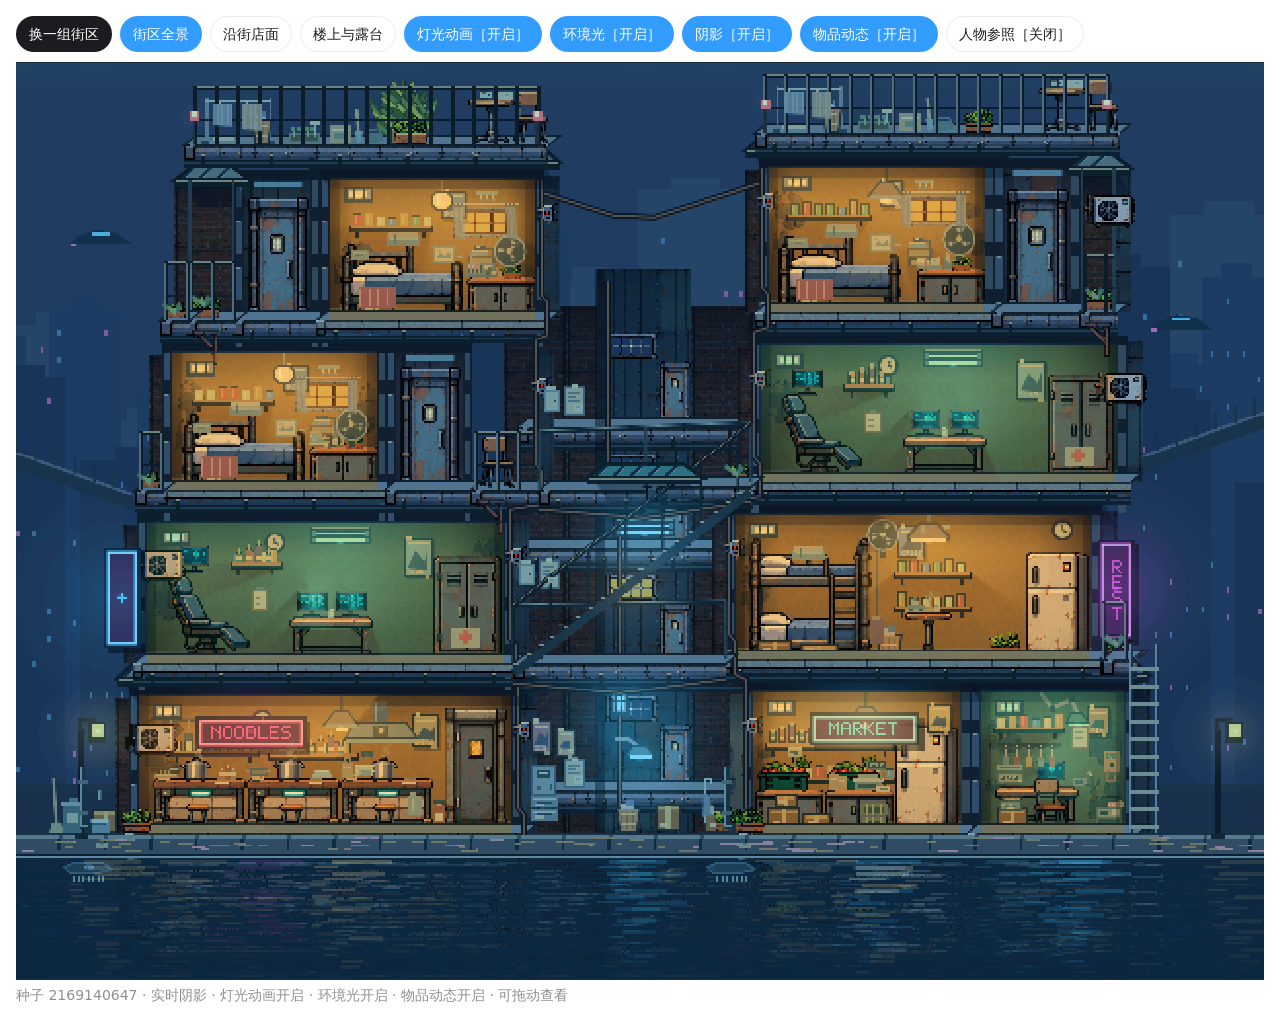
==== commit 4e608745: "Sync web: Connect daily life details across cyberpunk rooms Desktop-Build-Source: 040adab14486adf3c5" ====
--- a/src/web/prototypes/cyberpunk-lighting/index.html
+++ b/src/web/prototypes/cyberpunk-lighting/index.html
@@ -1828,6 +1828,21 @@
 let showScale=false;
 const placedProps=[],fixtures=[];
 const itemEffects=[],detailItems=[];
+let lifeConnections=[];
+function planLifeConnections(plan){
+ const homes=plan.rooms.filter(q=&gt;q.kind===&#x27;home&#x27;),connections=[];if(!homes.length)return connections;
+ const definitions=[{type:&#x27;food&#x27;,kind:&#x27;noodle&#x27;},{type:&#x27;repair&#x27;,kind:&#x27;repair&#x27;},{type:&#x27;textile&#x27;,kind:&#x27;tailor&#x27;}];
+ for(const [i,d] of definitions.entries()){
+  const source=plan.rooms.find(q=&gt;q.kind===d.kind);if(!source)continue;
+  const roof=d.type===&#x27;textile&#x27;?plan.towers.find(t=&gt;t.roof!==&#x27;equipment&#x27;):null;if(d.type===&#x27;textile&#x27;&amp;&amp;!roof)continue;
+  const target=d.type===&#x27;textile&#x27;?null:homes[i%homes.length];
+  connections.push({type:d.type,color:[&#x27;#a99b7d&#x27;,&#x27;#819c9c&#x27;,&#x27;#a18a91&#x27;][(i+(plan.seed%3))%3],mark:i+1,source:{x:source.x,y:source.top},target:target?{x:target.x,y:target.top}:null,roof:roof?{x:roof.levels.at(-1).x,y:roof.levels.at(-1).top-26}:null});
+ }
+ return connections;
+}
+function connectionAt(x,y,side){return lifeConnections.find(q=&gt;q[side]?.x===x&amp;&amp;q[side]?.y===y);}
+function lifeMark(x,y,q){x=Math.round(x/2)*2;y=Math.round(y/2)*2;rect(x,y,12,6,q.color);for(let i=0;i&lt;q.mark;i++)rect(x+i*4,y+2,2,2,&#x27;#c4bba0&#x27;);}
+
 let itemTime=0,itemFrameKey=&#x27;&#x27;;
 // Keep the scene on one raster path when snapshots/readbacks are requested.
 const c=scene.getContext(&#x27;2d&#x27;,{willReadFrequently:true});c.imageSmoothingEnabled=false;
@@ -1993,6 +2008,7 @@
   const wind=(t%12)&lt;4?Math.sin((t%12)*Math.PI/2)*2:0;const sway=o.breeze?Math.round(wind/2)*2:Math.round((Math.sin(t*.52)*1.8+Math.sin(t*.83+o.phase)*1.2)/2)*2,x=o.x,y=o.y,w=o.w,h=o.h;
   if(o.shape===&#x27;curtain&#x27;){
    itemPoly([[x,y],[x+w,y],[x+w+sway,y+h],[x+sway,y+h-2]],o.color,.86);
+   if(o.patch){itemRect(x+3+sway*.5,y+h*.55,12,6,&#x27;#b9b59a&#x27;);for(let k=0;k&lt;o.patch.mark;k++)itemRect(x+4+k*4+sway*.5,y+h*.55+2,2,2,&#x27;#687e83&#x27;);}
    for(let k=3;k&lt;w;k+=5)itemPoly([[x+k,y],[x+k+2,y],[x+k+sway+2,y+h-3],[x+k+sway,y+h-3]],&#x27;#b8b0a0&#x27;,.35);
   }else{
    itemPoly([[x+w*.3,y],[x+w*.43,y+3],[x+w*.6,y],[x+w*.82,y+4],[x+w+2,y+h*.35],[x+w*.8+sway*.4,y+h*.45],[x+w*.77+sway,y+h],[x+w*.16+sway,y+h-1],[x+w*.14+sway*.4,y+h*.43],[x-3,y+h*.34],[x+w*.06,y+4]],o.color);
@@ -2307,18 +2323,21 @@
 };
 // Small personal arrangements share a support footprint and one principal effect each.
 const PERSONAL_DRAW={
+ repaired(x,y){blockRect(x,y+3,29,13);rect(x,y+3,29,13,&#x27;#68828a&#x27;);rect(x+2,y+5,13,8,&#x27;#334f5b&#x27;);for(let k=0;k&lt;3;k++)rect(x+3+k*4,y+6,2,6,&#x27;#8b9e96&#x27;);rect(x+18,y+5,8,4,&#x27;#afb295&#x27;);rect(x+19,y+11,4,3,&#x27;#425e69&#x27;);rect(x+25,y+11,4,3,&#x27;#b8ac8c&#x27;);line([[x+5,y+3],[x+5,y-5],[x+12,y-9]],&#x27;#899d99&#x27;,2);addItemEffect(&#x27;signal&#x27;,{x:x+21,y:y+6});rect(x+31,y+11,4,5,&#x27;#a9967e&#x27;);},
  reader(x,y){rect(x,y+12,27,4,&#x27;#7f9695&#x27;);rect(x+2,y+9,23,3,&#x27;#b3a083&#x27;);poly([[x+1,y+4],[x+13,y+6],[x+25,y+3],[x+25,y+10],[x+13,y+12],[x+1,y+10]],&#x27;#c4b99a&#x27;);rect(x+12,y+6,2,6,&#x27;#788c87&#x27;);rect(x+8,y+7,2,7,&#x27;#9d7972&#x27;);addItemEffect(&#x27;paperFlutter&#x27;,{x:x+15,y:y+4});rect(x+29,y+5,7,11,&#x27;#6e898e&#x27;);for(let k=0;k&lt;2;k++)rect(x+30+k*3,y-1+k*2,2,9,&#x27;#b2a58a&#x27;);},
  maker(x,y){rect(x,y+13,35,3,&#x27;#a29c81&#x27;);rect(x+2,y+8,18,5,&#x27;#718d8e&#x27;);rect(x+5,y+4,9,5,&#x27;#a4ab94&#x27;);rect(x+8,y+1,3,4,&#x27;#637d85&#x27;);rect(x+3,y+12,4,3,&#x27;#3c5962&#x27;);rect(x+14,y+12,4,3,&#x27;#3c5962&#x27;);rect(x+24,y+1,2,14,&#x27;#a69f83&#x27;);addItemEffect(&#x27;pinwheel&#x27;,{x:x+25,y:y+1});rect(x+29,y+11,6,3,&#x27;#b5ad91&#x27;);rect(x+30,y+9,3,2,&#x27;#849c8e&#x27;);},
  supper(x,y){rect(x,y+12,18,3,&#x27;#aab4a0&#x27;);rect(x+2,y+9,14,3,&#x27;#7a9494&#x27;);line([[x+3,y+9],[x+18,y+6]],&#x27;#bcac88&#x27;,2);mug(x+22,y+15,&#x27;#a5ac91&#x27;);addItemEffect(&#x27;steam&#x27;,{x:x+26,y:y+7,rise:15,intermittent:true});rect(x+1,y+1,11,7,&#x27;#b09b7b&#x27;);rect(x+2,y+3,9,2,&#x27;#c5b393&#x27;);rect(x+16,y+13,4,3,&#x27;#b8baa0&#x27;);}
 };
 const DETAIL_DRAW={
- personality(x,y,o){const choices=o.themes,choice=choices[(Math.floor(rand(seed)*choices.length)+Math.floor(x/32)+Math.floor(y/48))%choices.length];PERSONAL_DRAW[choice](x,y);detailItems.push({type:&#x27;resident-theme&#x27;,theme:choice,x,y,w:36,h:18,room:activeRoom?{...activeRoom}:null});},
+ personality(x,y,o){const choices=o.themes,choice=o.connection?.type===&#x27;food&#x27;?&#x27;supper&#x27;:o.connection?.type===&#x27;repair&#x27;?&#x27;repaired&#x27;:choices[(Math.floor(rand(seed)*choices.length)+Math.floor(x/32)+Math.floor(y/48))%choices.length];PERSONAL_DRAW[choice](x,y);if(o.connection)lifeMark(x+2,y+2,o.connection);detailItems.push({type:&#x27;resident-theme&#x27;,theme:choice,x,y,w:36,h:18,room:activeRoom?{...activeRoom}:null});},
  memories(x,y){rect(x,y,22,18,&#x27;#81918a&#x27;);rect(x+2,y+2,18,14,&#x27;#c0b496&#x27;);poly([[x+4,y+12],[x+8,y+6],[x+12,y+10],[x+17,y+5],[x+19,y+12]],&#x27;#748e8b&#x27;);rect(x+4,y+3,4,3,&#x27;#aa9b7c&#x27;);for(let k=0;k&lt;3;k++)rect(x+25,y+5+k*5,4+k%2*2,1,&#x27;#9b9e87&#x27;);rect(x+24,y+1,1,18,&#x27;#738984&#x27;);},
  entryHooks(x,y){rect(x,y,21,3,&#x27;#8f998b&#x27;);for(let k=0;k&lt;3;k++){rect(x+4+k*6,y+3,2,5,&#x27;#b3b29b&#x27;);rect(x+3+k*6,y+7,4,3,k===2?&#x27;#9e887a&#x27;:&#x27;#6e8990&#x27;);}},
  wallMend(x,y){rect(x,y,19,10,&#x27;#879b94&#x27;);rect(x+2,y+1,15,2,&#x27;#a5ad96&#x27;);line([[x+5,y+4],[x+9,y+5],[x+13,y+4]],&#x27;#6b8588&#x27;,1);},
  roofLaundry(x,y){
+  const related=lifeConnections.find(q=&gt;q.roof?.x===x-18&amp;&amp;q.roof?.y===y+48);
   for(const xx of [x,x+65]){blockRect(xx,y,3,46);rect(xx,y,3,46,&#x27;#71878b&#x27;);rect(xx-4,y+44,11,3,&#x27;#344e5b&#x27;);}line([[x,y+3],[x+67,y+3]],&#x27;#a3b1a6&#x27;,2);
-  for(let k=0;k&lt;2;k++){addItemEffect(&#x27;cloth&#x27;,{x:x+8+k*29,y:y+5,w:20,h:25+k*4,color:k?&#x27;#a99c83&#x27;:&#x27;#879b9d&#x27;,shape:&#x27;curtain&#x27;,breeze:true});rect(x+12+k*29,y+1,3,5,&#x27;#bdb194&#x27;);}
+  for(let k=0;k&lt;2;k++){addItemEffect(&#x27;cloth&#x27;,{x:x+8+k*29,y:y+5,w:20,h:25+k*4,color:related&amp;&amp;k===0?related.color:k?&#x27;#a99c83&#x27;:&#x27;#879b9d&#x27;,shape:&#x27;curtain&#x27;,breeze:true,patch:related&amp;&amp;k===0?{color:related.color,mark:related.mark}:null});rect(x+12+k*29,y+1,3,5,&#x27;#bdb194&#x27;);}
+  if(related)detailItems.push({type:&#x27;connection-end&#x27;,link:related.type,side:&#x27;roof&#x27;,x:x+8,y:y+5,color:related.color,mark:related.mark});
   basket(x+48,y+46,19);rect(x+4,y+44,29,3,&#x27;#708b8e&#x27;);rect(x+7,y+40,23,4,&#x27;#b6ad96&#x27;);
  },
  seedTray(x,y){blockRect(x,y+8,32,10);rect(x,y+8,32,10,&#x27;#677e76&#x27;);rect(x+2,y+10,28,5,&#x27;#465951&#x27;);for(let k=0;k&lt;4;k++){rect(x+5+k*7,y+3,2,8,&#x27;#8b9f74&#x27;);rect(x+2+k*7,y+2,5,3,&#x27;#6b9175&#x27;);}rect(x+27,y-3,2,12,&#x27;#a8ae90&#x27;);rect(x+23,y-5,10,5,&#x27;#b9b69b&#x27;);},
@@ -2379,7 +2398,12 @@
   const support=o.support?props.filter(p=&gt;p.kind===o.support)[o.index||0]:null;if(o.support&amp;&amp;!support)continue;
   const px=support?support.x+(o.dx||0):o.right!==undefined?x+w-o.right:x+(o.dx||0);
   const py=(support?support.top:o.floor?y+h-3:y)+(o.dy||0);
-  DETAIL_DRAW[o.type](px,py,o);detailItems.push({type:o.type,x:px,y:py,room:{...activeRoom}});
+  const incoming=connectionAt(x,y,&#x27;target&#x27;),outgoing=connectionAt(x,y,&#x27;source&#x27;);
+  DETAIL_DRAW[o.type](px,py,{...o,connection:o.type===&#x27;personality&#x27;?incoming:null});
+  if(o.type===&#x27;personality&#x27;&amp;&amp;incoming)detailItems.push({type:&#x27;connection-end&#x27;,link:incoming.type,side:&#x27;target&#x27;,x:px,y:py,color:incoming.color,mark:incoming.mark});
+  if(outgoing&amp;&amp;((outgoing.type===&#x27;food&#x27;&amp;&amp;o.type===&#x27;pickup&#x27;)||(outgoing.type===&#x27;repair&#x27;&amp;&amp;o.type===&#x27;returns&#x27;))){lifeMark(px+(outgoing.type===&#x27;food&#x27;?18:12),py+(outgoing.type===&#x27;food&#x27;?12:-5),outgoing);detailItems.push({type:&#x27;connection-end&#x27;,link:outgoing.type,side:&#x27;source&#x27;,x:px,y:py,color:outgoing.color,mark:outgoing.mark});}
+  if(outgoing?.type===&#x27;textile&#x27;&amp;&amp;o.type===&#x27;paper&#x27;){rect(px,py-2,14,7,outgoing.color);lifeMark(px+3,py-1,outgoing);detailItems.push({type:&#x27;connection-end&#x27;,link:outgoing.type,side:&#x27;source&#x27;,x:px,y:py,color:outgoing.color,mark:outgoing.mark});}
+  detailItems.push({type:o.type,x:px,y:py,room:{...activeRoom}});
  }
 }
 function room(x,y,w,h,kind,cold=false){
@@ -2578,7 +2602,7 @@
  const q=t.levels[0];box(q.x-39,789,27,24);plant(q.x-8,789,30);
 }
 function generateBlock(){
- layout=makeLayout(seed);const valid=validateLayout(layout);if(!valid.ok)throw Error(valid.errors.join(&#x27;, &#x27;));
+ layout=makeLayout(seed);lifeConnections=planLifeConnections(layout);const valid=validateLayout(layout);if(!valid.ok)throw Error(valid.errors.join(&#x27;, &#x27;));
  const r=seeded(seed^0x51f3a7),[a,b]=layout.towers;
  const left=a.levels[0].x+a.levels[0].w,right=b.levels[0].x;
  const mid=(left+right)/2;
@@ -2663,7 +2687,7 @@
 root.querySelectorAll(&#x27;[data-view]&#x27;).forEach(b=&gt;b.addEventListener(&#x27;click&#x27;,()=&gt;{state=b.dataset.view===&#x27;street&#x27;?{view:&#x27;street&#x27;,x:650,y:661,zoom:1.75}:b.dataset.view===&#x27;roof&#x27;?{view:&#x27;roof&#x27;,x:650,y:279,zoom:1.7}:{view:&#x27;all&#x27;,x:640,y:470,zoom:1};paint();remember();}));
 let drag=null;canvas.addEventListener(&#x27;pointerdown&#x27;,e=&gt;{drag={x:e.clientX,y:e.clientY,cx:state.x,cy:state.y};canvas.setPointerCapture(e.pointerId);});canvas.addEventListener(&#x27;pointermove&#x27;,e=&gt;{if(!drag)return;const s=canvas.clientWidth/W*state.zoom;state.x=Math.max(W/(2*state.zoom),Math.min(W-W/(2*state.zoom),drag.cx-(e.clientX-drag.x)/s));state.y=Math.max(H/(2*state.zoom),Math.min(H-H/(2*state.zoom),drag.cy-(e.clientY-drag.y)/s));paint();});for(const k of [&#x27;pointerup&#x27;,&#x27;pointercancel&#x27;])canvas.addEventListener(k,()=&gt;{if(drag){drag=null;remember();}});
 window.addEventListener(&#x27;openai:set_globals&#x27;,e=&gt;{const s=e.detail?.globals?.widgetState;if(!s)return;if(Number.isInteger(s.modelContent?.seed)&amp;&amp;seed!==(s.modelContent.seed&gt;&gt;&gt;0)){seed=s.modelContent.seed&gt;&gt;&gt;0;compose();}if(s.privateContent?.camera)Object.assign(state,s.privateContent.camera);if(s.privateContent?.items){objectMotion.running=!!s.privateContent.items.running;if(Number.isFinite(s.privateContent.items.time))itemTime=Math.max(0,s.privateContent.items.time);runtimeLight();lightControls();}if(s.privateContent?.lighting){Object.assign(lighting,s.privateContent.lighting);runtimeLight();lightControls();}paint();});
-new ResizeObserver(paint).observe(canvas);paint();startLighting();window.BLOCK_STUDY={capture:()=&gt;scene.toDataURL(&#x27;image/png&#x27;),state:()=&gt;({...state,seed,showScale,items:{...objectMotion,time:itemTime},lighting:{...lighting},time:lightTime,frames:renderedFrames}),at:t=&gt;{lightTime=t;runtimeLight(t);paint();},pause:()=&gt;{lighting.running=false;objectMotion.running=false;lightControls();},itemAt:t=&gt;{itemTime=Math.max(0,t);runtimeLight();paint();},shadowKinds:kinds=&gt;{shadowFilter=kinds?new Set(kinds):null;runtimeLight();paint();},generate:s=&gt;{seed=s&gt;&gt;&gt;0;compose();paint();},plan:makeLayout,validate:validateLayout,get stats(){return{itemEffects:itemEffects.map(o=&gt;({...o})),details:detailItems.map(o=&gt;({...o})),itemFrame:Math.floor(itemTime*12),scale:{pixelsPerMetre:METRES,adultHeight:ADULT_HEIGHT,railHeight:RAIL_HEIGHT},props:placedProps,fixtures:fixtures.map(f=&gt;({...f})),references:scaleReferences(),sprites:count,lights:lights.length,width:W,height:H,seed,signs,layout,lightMs:lastLightMs,lightTypes:lights.map(l=&gt;l.type),occluders:occluders.reduce((a,o)=&gt;(a[o.type]=(a[o.type]||0)+1,a),{}),shadowFaces:lights.reduce((n,l)=&gt;n+shadowQuads(l,l.x,l.y).length,0)};}};
+new ResizeObserver(paint).observe(canvas);paint();startLighting();window.BLOCK_STUDY={capture:()=&gt;scene.toDataURL(&#x27;image/png&#x27;),state:()=&gt;({...state,seed,showScale,items:{...objectMotion,time:itemTime},lighting:{...lighting},time:lightTime,frames:renderedFrames}),at:t=&gt;{lightTime=t;runtimeLight(t);paint();},pause:()=&gt;{lighting.running=false;objectMotion.running=false;lightControls();},itemAt:t=&gt;{itemTime=Math.max(0,t);runtimeLight();paint();},shadowKinds:kinds=&gt;{shadowFilter=kinds?new Set(kinds):null;runtimeLight();paint();},generate:s=&gt;{seed=s&gt;&gt;&gt;0;compose();paint();},plan:makeLayout,validate:validateLayout,connectionPlan:planLifeConnections,get stats(){return{connections:lifeConnections.map(q=&gt;({...q})),itemEffects:itemEffects.map(o=&gt;({...o})),details:detailItems.map(o=&gt;({...o})),itemFrame:Math.floor(itemTime*12),scale:{pixelsPerMetre:METRES,adultHeight:ADULT_HEIGHT,railHeight:RAIL_HEIGHT},props:placedProps,fixtures:fixtures.map(f=&gt;({...f})),references:scaleReferences(),sprites:count,lights:lights.length,width:W,height:H,seed,signs,layout,lightMs:lastLightMs,lightTypes:lights.map(l=&gt;l.type),occluders:occluders.reduce((a,o)=&gt;(a[o.type]=(a[o.type]||0)+1,a),{}),shadowFaces:lights.reduce((n,l)=&gt;n+shadowQuads(l,l.x,l.y).length,0)};}};
 })();
 &lt;/script&gt;
 
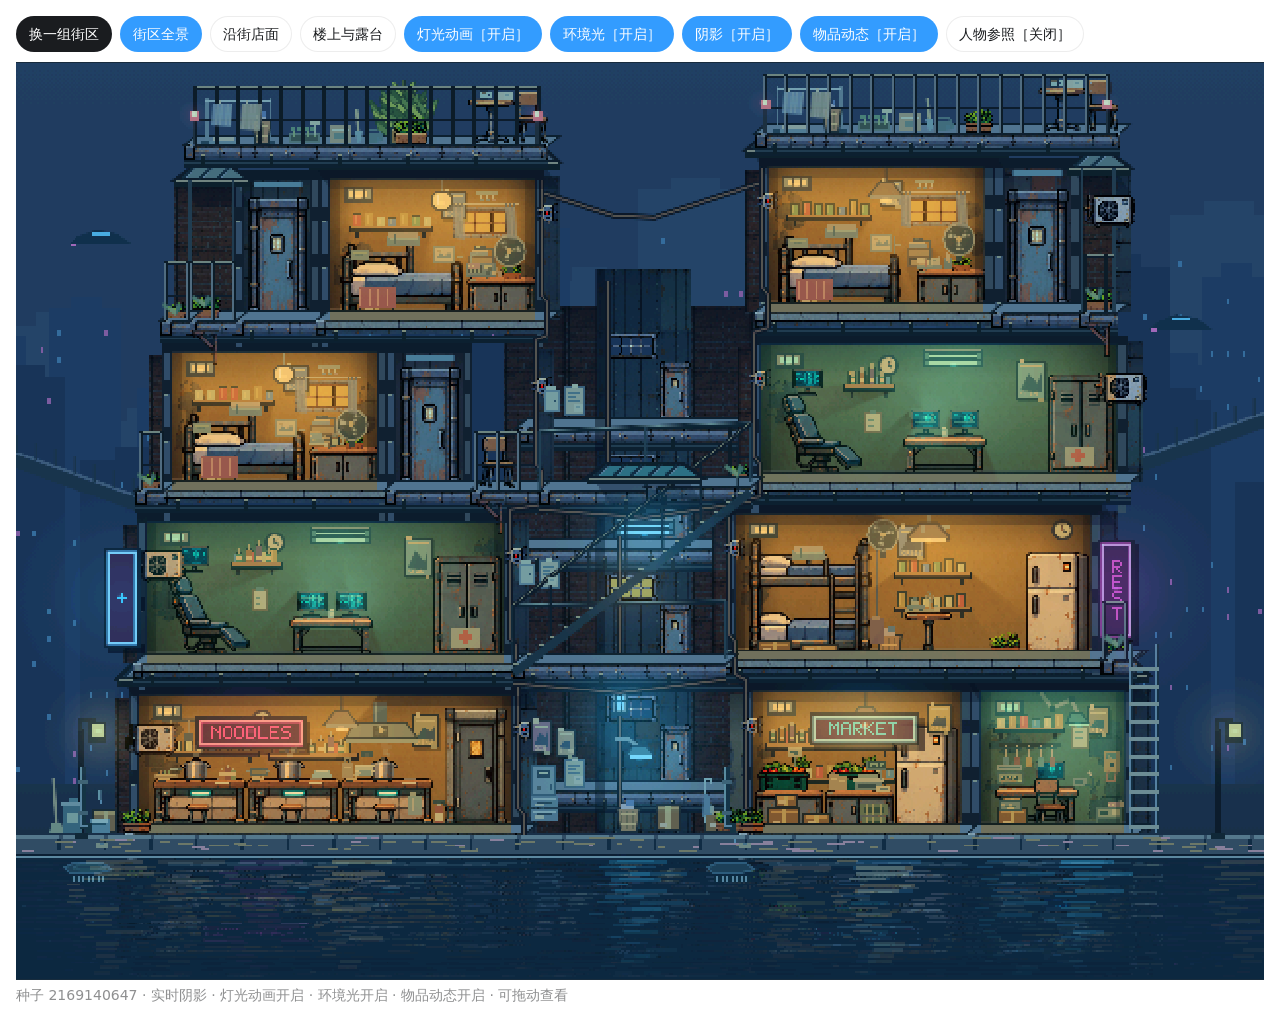
==== commit cd267e54: "Sync web: Improve cyberpunk preview lighting performance with bounded caches Desktop-Build-Source: c" ====
--- a/src/web/prototypes/cyberpunk-lighting/index.html
+++ b/src/web/prototypes/cyberpunk-lighting/index.html
@@ -1849,9 +1849,10 @@
 // Static material drawing and runtime light rendering share a two-world-pixel grid.
 const pixelSize=2,pixelCanvas=document.createElement(&#x27;canvas&#x27;),baseCanvas=document.createElement(&#x27;canvas&#x27;);
 pixelCanvas.width=baseCanvas.width=W/pixelSize;pixelCanvas.height=baseCanvas.height=H/pixelSize;
-const pc=pixelCanvas.getContext(&#x27;2d&#x27;,{willReadFrequently:true}),bc=baseCanvas.getContext(&#x27;2d&#x27;);
+// All layers feeding the per-frame readback stay on the same CPU raster path.
+const pc=pixelCanvas.getContext(&#x27;2d&#x27;,{willReadFrequently:true}),bc=baseCanvas.getContext(&#x27;2d&#x27;,{willReadFrequently:true});
 const dimCanvas=document.createElement(&#x27;canvas&#x27;);dimCanvas.width=pixelCanvas.width;dimCanvas.height=pixelCanvas.height;
-const dc=dimCanvas.getContext(&#x27;2d&#x27;);
+const dc=dimCanvas.getContext(&#x27;2d&#x27;,{willReadFrequently:true});
 const itemCanvas=document.createElement(&#x27;canvas&#x27;);itemCanvas.width=pixelCanvas.width;itemCanvas.height=pixelCanvas.height;
 const ic=itemCanvas.getContext(&#x27;2d&#x27;,{willReadFrequently:true});ic.imageSmoothingEnabled=false;
 const dimAlpha=new Float32Array(pixelCanvas.width*pixelCanvas.height);
@@ -1866,14 +1867,20 @@
   for(let y=y0;y&lt;y1;y++)warmPixels.fill(1,y*pixelCanvas.width+x0,y*pixelCanvas.width+x1);
  }
 }
+// Quantized RGB plus indoor/outdoor is the complete grading input. Cache exact results.
+const gradeColors=65*65*65,gradeCache=new Uint32Array(gradeColors*2);
 function temperatureGrade(d){
+ const pixels=new Uint32Array(d.buffer,d.byteOffset,d.length/4);
  for(let i=0,p=0;i&lt;d.length;i+=4,p++){
+  const key=warmPixels[p]*gradeColors+(((d[i]+2)&gt;&gt;2)*65+((d[i+1]+2)&gt;&gt;2))*65+((d[i+2]+2)&gt;&gt;2);
+  if(gradeCache[key]){pixels[p]=gradeCache[key];continue;}
   const r=Math.min(255,Math.round(d[i]/4)*4),g=Math.min(255,Math.round(d[i+1]/4)*4),b=Math.min(255,Math.round(d[i+2]/4)*4);
   const indoor=warmPixels[p],rr=r*(indoor?1.12:.80),gg=g*(indoor?1.01:1.025),bb=b*(indoor?.77:1.18);
   const luminance=.2126*r+.7152*g+.0722*b,target=.2126*rr+.7152*gg+.0722*bb;
   // Chromatic adaptation only: normalize luminance and never lift a pixel&#x27;s brightness.
   const scale=target?Math.min(luminance/target,255/Math.max(rr,gg,bb)):0;
   d[i]=Math.floor(rr*scale/4)*4;d[i+1]=Math.floor(gg*scale/4)*4;d[i+2]=Math.floor(bb*scale/4)*4;d[i+3]=255;
+  gradeCache[key]=pixels[p];
  }
 }
 function prepareDimBase(){
@@ -1914,7 +1921,7 @@
   for(const l of lights){
    const strength=l.alpha*intensity(l,t)*.63,sway=l.type===&#x27;bulb&#x27;?Math.sin(t*.65+l.phase)*5:0;
    const lx=Math.round((l.x+sway)/2)*2,ly=Math.round(l.y/2)*2;
-   drawLight(l,t,strength,lx,ly);
+   drawLight(l,t,lx,ly);
    if(l.y&lt;630)continue;
    // Each reflection follows its own emitter, rather than a baked street overlay.
    for(let j=0;j&lt;20;j++){
@@ -2043,7 +2050,7 @@
 
 const occluders=[],shapeCache=new Map();
 let shadowFilter=null;
-const lightCanvas=document.createElement(&#x27;canvas&#x27;),lc=lightCanvas.getContext(&#x27;2d&#x27;);
+const lightCanvas=document.createElement(&#x27;canvas&#x27;),lc=lightCanvas.getContext(&#x27;2d&#x27;,{willReadFrequently:true});
 lightCanvas.width=lightCanvas.height=320;lc.imageSmoothingEnabled=false;
 const shadowSampleCanvas=document.createElement(&#x27;canvas&#x27;),shadowSumCanvas=document.createElement(&#x27;canvas&#x27;);
 shadowSampleCanvas.width=shadowSampleCanvas.height=shadowSumCanvas.width=shadowSumCanvas.height=320;
@@ -2143,23 +2150,35 @@
  const im=ss.getImageData(0,0,size,size),d=im.data;
  for(let i=0;i&lt;d.length;i+=4){d[i+3]=d[i];d[i]=d[i+1]=d[i+2]=0;}
  ss.putImageData(im,0,0);
- const cached=document.createElement(&#x27;canvas&#x27;);cached.width=cached.height=size;cached.getContext(&#x27;2d&#x27;).drawImage(shadowSumCanvas,0,0,size,size,0,0,size,size);
+ const cached=document.createElement(&#x27;canvas&#x27;);cached.width=cached.height=size;cached.getContext(&#x27;2d&#x27;,{willReadFrequently:true}).drawImage(shadowSumCanvas,0,0,size,size,0,0,size,size);
  if(l.shadowMasks.size&gt;=8)l.shadowMasks.delete(l.shadowMasks.keys().next().value);
  l.shadowMasks.set(key,cached);return cached;
 }
-function drawLight(l,t,strength,lx,ly){
+function drawLight(l,t,lx,ly){
  const left=Math.floor((lx-l.r)/2)*2,top=Math.floor((ly-l.r)/2)*2,size=Math.ceil(l.r)+4;
- lc.setTransform(1,0,0,1,0,0);lc.globalCompositeOperation=&#x27;source-over&#x27;;lc.globalAlpha=1;lc.clearRect(0,0,320,320);
+ const key=lx+&#x27;,&#x27;+ly+&#x27;:&#x27;+lighting.shadows+&#x27;:&#x27;+(shadowFilter?[...shadowFilter].sort().join(&#x27;,&#x27;):&#x27;all&#x27;);
+ if(!l.lightMaps)l.lightMaps=new Map();
+ let map=l.lightMaps.get(key);
+ if(!map){
+  // Cache fixed falloff and occlusion; intensity still changes on every light frame.
+  map=document.createElement(&#x27;canvas&#x27;);map.width=map.height=size;
+  const mc=map.getContext(&#x27;2d&#x27;,{willReadFrequently:true});mc.imageSmoothingEnabled=false;
+  mc.setTransform(.5,0,0,.5,-left/2,-top/2);
+  if(l.clip){mc.beginPath();mc.rect(l.clip.x,l.clip.y,l.clip.w,l.clip.h);mc.clip();}
+  const g=mc.createRadialGradient(lx,ly,0,lx,ly,l.r);
+  for(const [at,m] of [[0,1],[.2,.74],[.5,.32],[.78,.075],[1,0]])g.addColorStop(at,`rgba(${l.color},${Math.min(.95,l.alpha*.63*m)})`);
+  mc.fillStyle=g;mc.fillRect(lx-l.r,ly-l.r,l.r*2,l.r*2);
+  if(lighting.shadows){
+   const mask=softShadowMask(l,lx,ly,left,top,size);
+   mc.globalCompositeOperation=&#x27;destination-out&#x27;;mc.drawImage(mask,0,0,size,size,left,top,size*2,size*2);
+  }
+  if(l.lightMaps.size&gt;=8)l.lightMaps.delete(l.lightMaps.keys().next().value);
+  l.lightMaps.set(key,map);
+ }
+ lc.setTransform(1,0,0,1,0,0);lc.globalCompositeOperation=&#x27;source-over&#x27;;lc.globalAlpha=1;lc.clearRect(0,0,size,size);
+ lc.globalAlpha=intensity(l,t);lc.drawImage(map,0,0);lc.globalAlpha=1;
  lc.save();lc.setTransform(.5,0,0,.5,-left/2,-top/2);
  if(l.clip){lc.beginPath();lc.rect(l.clip.x,l.clip.y,l.clip.w,l.clip.h);lc.clip();}
- const g=lc.createRadialGradient(lx,ly,0,lx,ly,l.r);
- for(const [at,m] of [[0,1],[.2,.74],[.5,.32],[.78,.075],[1,0]])g.addColorStop(at,`rgba(${l.color},${Math.min(.95,strength*m)})`);
- lc.fillStyle=g;lc.fillRect(lx-l.r,ly-l.r,l.r*2,l.r*2);
- if(lighting.shadows){
-  const mask=softShadowMask(l,lx,ly,left,top,size);
-  lc.globalCompositeOperation=&#x27;destination-out&#x27;;lc.drawImage(mask,0,0,size,size,left,top,size*2,size*2);
- }
- lc.globalCompositeOperation=&#x27;source-over&#x27;;
  if(l.type!==&#x27;window&#x27;){lc.globalAlpha=intensity(l,t)*.5;lc.fillStyle=`rgb(${l.color})`;lc.fillRect(l.x-3,l.y-3,6,4);}
  lc.restore();pc.drawImage(lightCanvas,0,0,size,size,left,top,size*2,size*2);
 }
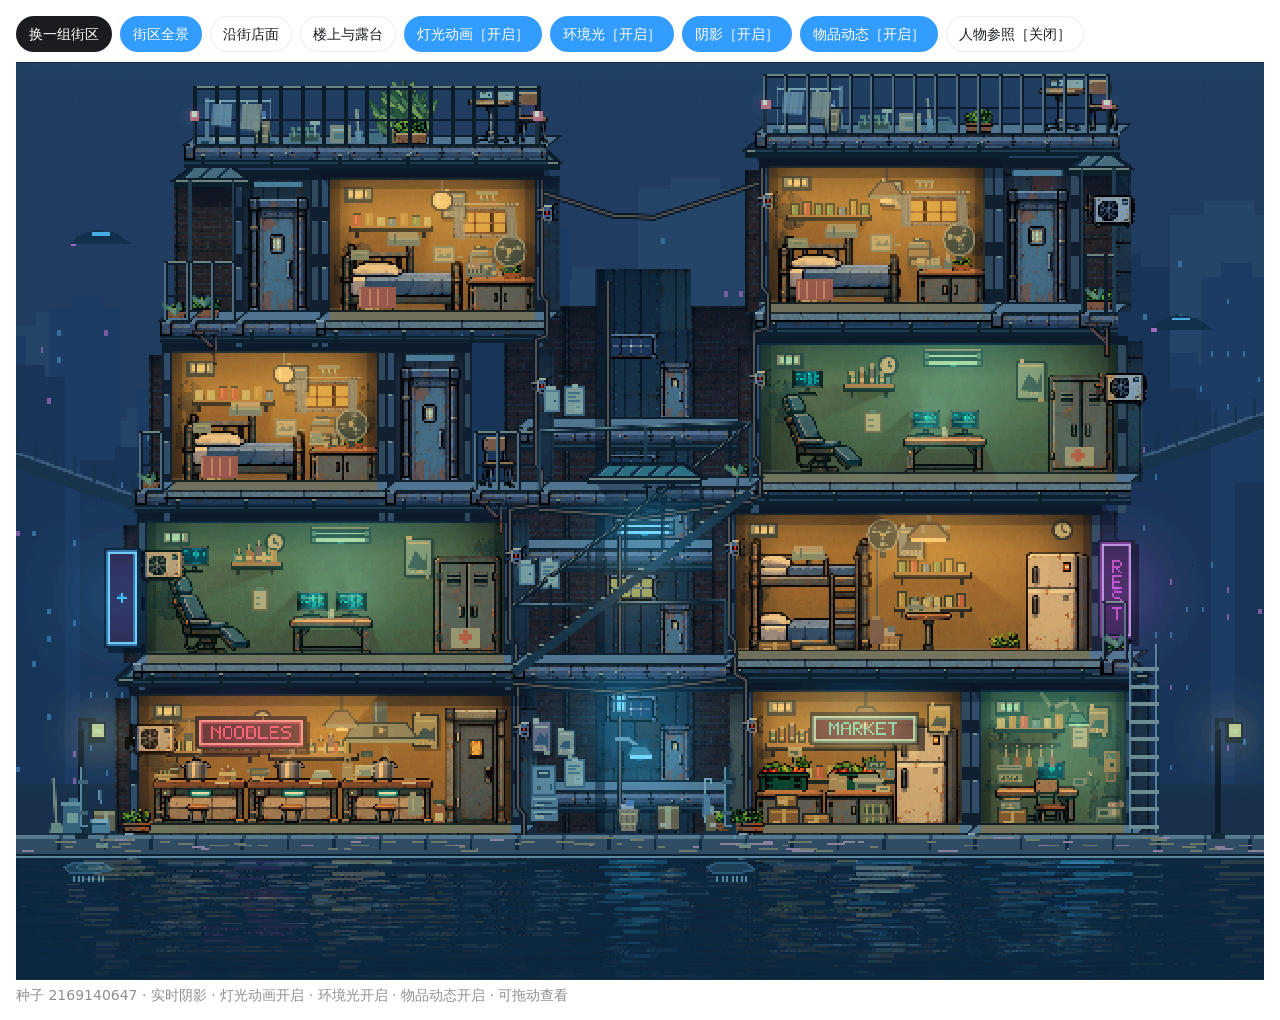
==== commit 97b55cbc: "Sync web: Speed up cyberpunk preview startup and trim unused embedded artwork Desktop-Build-Source: " ====
--- a/src/web/prototypes/cyberpunk-lighting/index.html
+++ b/src/web/prototypes/cyberpunk-lighting/index.html
@@ -1808,7 +1808,7 @@
 #cyberpunk-lighting-preview canvas:active{cursor:grabbing}
 #cyberpunk-lighting-preview [data-status]{margin-top:6px}
 &lt;/style&gt;
-&lt;script type=&quot;application/json&quot; id=&quot;cyberpunk-light-assets&quot;&gt;{&quot;concrete/wall-edge-left-top&quot;:{&quot;src&quot;:&quot;[data-uri]&quot;,&quot;w&quot;:16,&quot;h&quot;:64},&quot;concrete/wall-edge-left-middle&quot;:{&quot;src&quot;:&quot;[data-uri]&quot;,&quot;w&quot;:16,&quot;h&quot;:64},&quot;concrete/wall-edge-left-bottom&quot;:{&quot;src&quot;:&quot;[data-uri]&quot;,&quot;w&quot;:16,&quot;h&quot;:64},&quot;concrete/wall-edge-right-top&quot;:{&quot;src&quot;:&quot;[data-uri]&quot;,&quot;w&quot;:16,&quot;h&quot;:64},&quot;concrete/wall-edge-right-middle&quot;:{&quot;src&quot;:&quot;[data-uri]&quot;,&quot;w&quot;:16,&quot;h&quot;:64},&quot;concrete/wall-edge-right-bottom&quot;:{&quot;src&quot;:&quot;[data-uri]&quot;,&quot;w&quot;:16,&quot;h&quot;:64},&quot;concrete/foundation-left&quot;:{&quot;src&quot;:&quot;[data-uri]&quot;,&quot;w&quot;:64,&quot;h&quot;:32},&quot;concrete/foundation-middle&quot;:{&quot;src&quot;:&quot;[data-uri]&quot;,&quot;w&quot;:64,&quot;h&quot;:32},&quot;concrete/foundation-right&quot;:{&quot;src&quot;:&quot;[data-uri]&quot;,&quot;w&quot;:64,&quot;h&quot;:32},&quot;concrete/floor-left&quot;:{&quot;src&quot;:&quot;[data-uri]&quot;,&quot;w&quot;:64,&quot;h&quot;:16},&quot;concrete/floor-middle&quot;:{&quot;src&quot;:&quot;[data-uri]&quot;,&quot;w&quot;:64,&quot;h&quot;:16},&quot;concrete/floor-right&quot;:{&quot;src&quot;:&quot;[data-uri]&quot;,&quot;w&quot;:64,&quot;h&quot;:16},&quot;concrete/roof-left&quot;:{&quot;src&quot;:&quot;[data-uri]&quot;,&quot;w&quot;:64,&quot;h&quot;:24},&quot;concrete/roof-middle&quot;:{&quot;src&quot;:&quot;[data-uri]&quot;,&quot;w&quot;:64,&quot;h&quot;:24},&quot;concrete/roof-right&quot;:{&quot;src&quot;:&quot;[data-uri]&quot;,&quot;w&quot;:64,&quot;h&quot;:24},&quot;concrete/door-a&quot;:{&quot;src&quot;:&quot;[data-uri]&quot;,&quot;w&quot;:64,&quot;h&quot;:128},&quot;concrete/door-b&quot;:{&quot;src&quot;:&quot;[data-uri]&quot;,&quot;w&quot;:64,&quot;h&quot;:128},&quot;concrete/shutter&quot;:{&quot;src&quot;:&quot;[data-uri]&quot;,&quot;w&quot;:128,&quot;h&quot;:128},&quot;concrete/window-a&quot;:{&quot;src&quot;:&quot;[data-uri]&quot;,&quot;w&quot;:128,&quot;h&quot;:64},&quot;concrete/window-b&quot;:{&quot;src&quot;:&quot;[data-uri]&quot;,&quot;w&quot;:128,&quot;h&quot;:64},&quot;brick/wall-edge-left-top&quot;:{&quot;src&quot;:&quot;[data-uri]&quot;,&quot;w&quot;:16,&quot;h&quot;:64},&quot;brick/wall-edge-left-middle&quot;:{&quot;src&quot;:&quot;[data-uri]&quot;,&quot;w&quot;:16,&quot;h&quot;:64},&quot;brick/wall-edge-left-bottom&quot;:{&quot;src&quot;:&quot;[data-uri]&quot;,&quot;w&quot;:16,&quot;h&quot;:64},&quot;brick/wall-edge-right-top&quot;:{&quot;src&quot;:&quot;[data-uri]&quot;,&quot;w&quot;:16,&quot;h&quot;:64},&quot;brick/wall-edge-right-middle&quot;:{&quot;src&quot;:&quot;[data-uri]&quot;,&quot;w&quot;:16,&quot;h&quot;:64},&quot;brick/wall-edge-right-bottom&quot;:{&quot;src&quot;:&quot;[data-uri]&quot;,&quot;w&quot;:16,&quot;h&quot;:64},&quot;brick/foundation-left&quot;:{&quot;src&quot;:&quot;[data-uri]&quot;,&quot;w&quot;:64,&quot;h&quot;:32},&quot;brick/foundation-middle&quot;:{&quot;src&quot;:&quot;[data-uri]&quot;,&quot;w&quot;:64,&quot;h&quot;:32},&quot;brick/foundation-right&quot;:{&quot;src&quot;:&quot;[data-uri]&quot;,&quot;w&quot;:64,&quot;h&quot;:32},&quot;brick/floor-left&quot;:{&quot;src&quot;:&quot;[data-uri]&quot;,&quot;w&quot;:64,&quot;h&quot;:16},&quot;brick/floor-middle&quot;:{&quot;src&quot;:&quot;[data-uri]&quot;,&quot;w&quot;:64,&quot;h&quot;:16},&quot;brick/floor-right&quot;:{&quot;src&quot;:&quot;[data-uri]&quot;,&quot;w&quot;:64,&quot;h&quot;:16},&quot;brick/roof-left&quot;:{&quot;src&quot;:&quot;[data-uri]&quot;,&quot;w&quot;:64,&quot;h&quot;:24},&quot;brick/roof-middle&quot;:{&quot;src&quot;:&quot;[data-uri]&quot;,&quot;w&quot;:64,&quot;h&quot;:24},&quot;brick/roof-right&quot;:{&quot;src&quot;:&quot;[data-uri]&quot;,&quot;w&quot;:64,&quot;h&quot;:24},&quot;brick/door-a&quot;:{&quot;src&quot;:&quot;[data-uri]&quot;,&quot;w&quot;:64,&quot;h&quot;:128},&quot;brick/door-b&quot;:{&quot;src&quot;:&quot;[data-uri]&quot;,&quot;w&quot;:64,&quot;h&quot;:128},&quot;brick/shutter&quot;:{&quot;src&quot;:&quot;[data-uri]&quot;,&quot;w&quot;:128,&quot;h&quot;:128},&quot;brick/window-a&quot;:{&quot;src&quot;:&quot;[data-uri]&quot;,&quot;w&quot;:128,&quot;h&quot;:64},&quot;brick/window-b&quot;:{&quot;src&quot;:&quot;[data-uri]&quot;,&quot;w&quot;:128,&quot;h&quot;:64},&quot;metal/wall-edge-left-top&quot;:{&quot;src&quot;:&quot;[data-uri]&quot;,&quot;w&quot;:16,&quot;h&quot;:64},&quot;metal/wall-edge-left-middle&quot;:{&quot;src&quot;:&quot;[data-uri]&quot;,&quot;w&quot;:16,&quot;h&quot;:64},&quot;metal/wall-edge-left-bottom&quot;:{&quot;src&quot;:&quot;[data-uri]&quot;,&quot;w&quot;:16,&quot;h&quot;:64},&quot;metal/wall-edge-right-top&quot;:{&quot;src&quot;:&quot;[data-uri]&quot;,&quot;w&quot;:16,&quot;h&quot;:64},&quot;metal/wall-edge-right-middle&quot;:{&quot;src&quot;:&quot;[data-uri]&quot;,&quot;w&quot;:16,&quot;h&quot;:64},&quot;metal/wall-edge-right-bottom&quot;:{&quot;src&quot;:&quot;[data-uri]&quot;,&quot;w&quot;:16,&quot;h&quot;:64},&quot;metal/foundation-left&quot;:{&quot;src&quot;:&quot;[data-uri]&quot;,&quot;w&quot;:64,&quot;h&quot;:32},&quot;metal/foundation-middle&quot;:{&quot;src&quot;:&quot;[data-uri]&quot;,&quot;w&quot;:64,&quot;h&quot;:32},&quot;metal/foundation-right&quot;:{&quot;src&quot;:&quot;[data-uri]&quot;,&quot;w&quot;:64,&quot;h&quot;:32},&quot;metal/floor-left&quot;:{&quot;src&quot;:&quot;[data-uri]&quot;,&quot;w&quot;:64,&quot;h&quot;:16},&quot;metal/floor-middle&quot;:{&quot;src&quot;:&quot;[data-uri]&quot;,&quot;w&quot;:64,&quot;h&quot;:16},&quot;metal/floor-right&quot;:{&quot;src&quot;:&quot;[data-uri]&quot;,&quot;w&quot;:64,&quot;h&quot;:16},&quot;metal/roof-left&quot;:{&quot;src&quot;:&quot;[data-uri]&quot;,&quot;w&quot;:64,&quot;h&quot;:24},&quot;metal/roof-middle&quot;:{&quot;src&quot;:&quot;[data-uri]&quot;,&quot;w&quot;:64,&quot;h&quot;:24},&quot;metal/roof-right&quot;:{&quot;src&quot;:&quot;[data-uri]&quot;,&quot;w&quot;:64,&quot;h&quot;:24},&quot;metal/door-a&quot;:{&quot;src&quot;:&quot;[data-uri]&quot;,&quot;w&quot;:64,&quot;h&quot;:128},&quot;metal/door-b&quot;:{&quot;src&quot;:&quot;[data-uri]&quot;,&quot;w&quot;:64,&quot;h&quot;:128},&quot;metal/shutter&quot;:{&quot;src&quot;:&quot;[data-uri]&quot;,&quot;w&quot;:128,&quot;h&quot;:128},&quot;metal/window-a&quot;:{&quot;src&quot;:&quot;[data-uri]&quot;,&quot;w&quot;:128,&quot;h&quot;:64},&quot;metal/window-b&quot;:{&quot;src&quot;:&quot;[data-uri]&quot;,&quot;w&quot;:128,&quot;h&quot;:64},&quot;shared/support-bracket&quot;:{&quot;src&quot;:&quot;[data-uri]&quot;,&quot;w&quot;:187,&quot;h&quot;:231},&quot;shared/awning-middle&quot;:{&quot;src&quot;:&quot;[data-uri]&quot;,&quot;w&quot;:282,&quot;h&quot;:134},&quot;shared/awning-left&quot;:{&quot;src&quot;:&quot;[data-uri]&quot;,&quot;w&quot;:207,&quot;h&quot;:158},&quot;shared/awning-right&quot;:{&quot;src&quot;:&quot;[data-uri]&quot;,&quot;w&quot;:214,&quot;h&quot;:155},&quot;shared/railing-middle&quot;:{&quot;src&quot;:&quot;[data-uri]&quot;,&quot;w&quot;:272,&quot;h&quot;:141},&quot;shared/railing-post&quot;:{&quot;src&quot;:&quot;[data-uri]&quot;,&quot;w&quot;:62,&quot;h&quot;:245},&quot;shared/stair-flight&quot;:{&quot;src&quot;:&quot;[data-uri]&quot;,&quot;w&quot;:272,&quot;h&quot;:291},&quot;shared/landing&quot;:{&quot;src&quot;:&quot;[data-uri]&quot;,&quot;w&quot;:285,&quot;h&quot;:172},&quot;shared/shelf-empty&quot;:{&quot;src&quot;:&quot;[data-uri]&quot;,&quot;w&quot;:221,&quot;h&quot;:250},&quot;shared/cabinet-low&quot;:{&quot;src&quot;:&quot;[data-uri]&quot;,&quot;w&quot;:230,&quot;h&quot;:136},&quot;shared/table-work&quot;:{&quot;src&quot;:&quot;[data-uri]&quot;,&quot;w&quot;:275,&quot;h&quot;:145},&quot;shared/stool&quot;:{&quot;src&quot;:&quot;[data-uri]&quot;,&quot;w&quot;:104,&quot;h&quot;:119},&quot;shared/chair&quot;:{&quot;src&quot;:&quot;[data-uri]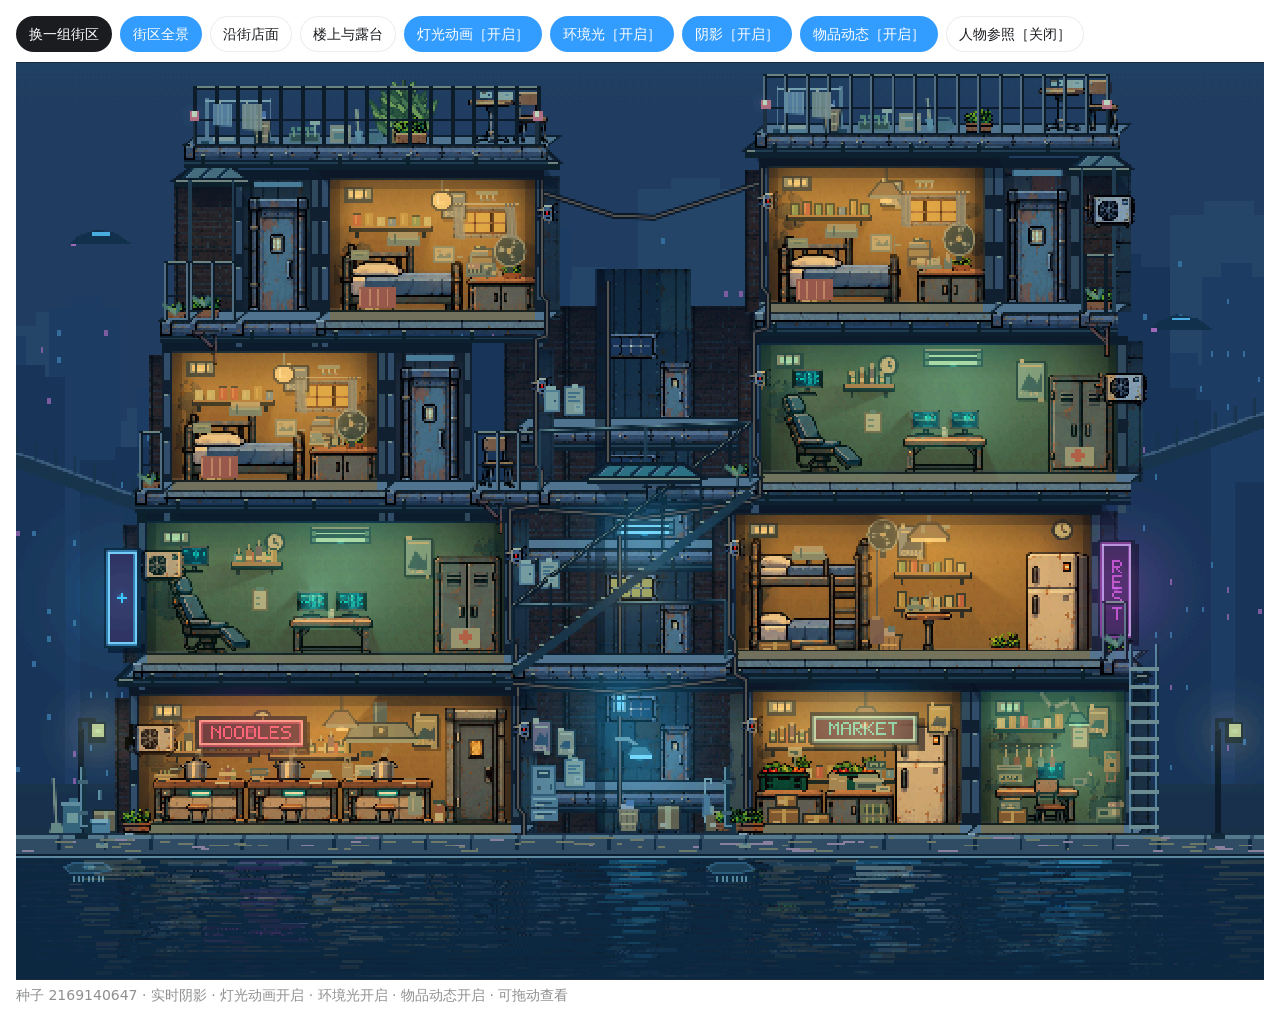
==== commit b081841a: "Sync web: Use 8fps pixel animation with slower ambient effects Desktop-Build-Source: d7876f59a215807" ====
--- a/src/web/prototypes/cyberpunk-lighting/index.html
+++ b/src/web/prototypes/cyberpunk-lighting/index.html
@@ -1844,6 +1844,10 @@
 function lifeMark(x,y,q){x=Math.round(x/2)*2;y=Math.round(y/2)*2;rect(x,y,12,6,q.color);for(let i=0;i&lt;q.mark;i++)rect(x+i*4,y+2,2,2,&#x27;#c4bba0&#x27;);}
 
 let itemTime=0,itemFrameKey=&#x27;&#x27;;
+const ANIMATION_FPS=Object.freeze({default:8,steam:6,cloth:6,leaves:6,paperFlutter:4,needle:4});
+const sampleTime=(time,fps)=&gt;Math.floor(time*fps)/fps;
+const itemFrameStamp=()=&gt;[8,6,4].map(fps=&gt;Math.floor(itemTime*fps)).join(&#x27;:&#x27;);
+let cameraPaints=0;
 // Keep the scene on one raster path when snapshots/readbacks are requested.
 const c=scene.getContext(&#x27;2d&#x27;,{willReadFrequently:true});c.imageSmoothingEnabled=false;
 // Static material drawing and runtime light rendering share a two-world-pixel grid.
@@ -1912,6 +1916,7 @@
  return .84+.16*wave;
 }
 function runtimeLight(t=lightTime){
+ t=sampleTime(t,ANIMATION_FPS.default); // Light, reflections and shadows share the source animation pose.
  const started=performance.now();
  pc.globalCompositeOperation=&#x27;source-over&#x27;;pc.globalAlpha=1;pc.drawImage(lighting.ambient?baseCanvas:dimCanvas,0,0);
  if(lighting.ambient){pc.fillStyle=&#x27;rgba(5,10,18,.13)&#x27;;pc.fillRect(0,0,pixelCanvas.width,pixelCanvas.height);}
@@ -1953,16 +1958,18 @@
  root.querySelector(&#x27;[data-action=lights-power]&#x27;).addEventListener(&#x27;click&#x27;,()=&gt;{lighting.ambient=!lighting.ambient;runtimeLight();lightControls();paint();remember();});
  root.querySelector(&#x27;[data-action=items-motion]&#x27;).addEventListener(&#x27;click&#x27;,()=&gt;{objectMotion.running=!objectMotion.running;lightControls();paint();remember();});
  matchMedia(&#x27;(prefers-reduced-motion: reduce)&#x27;).addEventListener(&#x27;change&#x27;,e=&gt;{if(e.matches){lighting.running=false;objectMotion.running=false;lightControls();paint();}});
- let previous=0,visible=true;
+ let previous=0,visible=true,lastAnimationKey=&#x27;&#x27;;
  new IntersectionObserver(entries=&gt;{visible=entries[0].isIntersecting;}).observe(root);
  function tick(now){
   requestAnimationFrame(tick);
   if(!previous){previous=now;return;}
-  const dt=now-previous;if(dt&lt;1000/24)return;previous=now;
+  const dt=now-previous;previous=now;
   if(!root.isConnected||!visible||document.hidden||(!lighting.running&amp;&amp;!objectMotion.running))return;
   const elapsed=Math.min(dt/1000,.1);
   if(lighting.running&amp;&amp;lighting.enabled)lightTime+=elapsed;
   if(objectMotion.running)itemTime+=elapsed;
+  const key=Math.floor(lightTime*ANIMATION_FPS.default)+&#x27;:&#x27;+itemFrameStamp();
+  if(key===lastAnimationKey)return;lastAnimationKey=key;
   runtimeLight();paint();
  }
  lightControls();requestAnimationFrame(tick);
@@ -1970,7 +1977,7 @@
 
 function addItemEffect(type,options){
  const phase=rand(options.x*7+options.y*11+itemEffects.length*19)*Math.PI*2;
- const effect={type,phase,clip:activeRoom?{...activeRoom}:null,...options};itemEffects.push(effect);return effect;
+ const effect={type,phase,fps:ANIMATION_FPS[type]??ANIMATION_FPS.default,clip:activeRoom?{...activeRoom}:null,...options};itemEffects.push(effect);return effect;
 }
 function itemPoly(points,color,alpha=1){
  ic.globalAlpha=alpha;ic.fillStyle=color;ic.beginPath();points.forEach(([x,y],i)=&gt;i?ic.lineTo(Math.round(x/2)*2,Math.round(y/2)*2):ic.moveTo(Math.round(x/2)*2,Math.round(y/2)*2));ic.closePath();ic.fill();
@@ -2035,11 +2042,11 @@
  }
 };
 function renderItems(){
- const frame=Math.floor(itemTime*12),key=`${frame}:${lighting.ambient}`;if(key===itemFrameKey)return;itemFrameKey=key;
+ const key=`${itemFrameStamp()}:${lighting.ambient}`;if(key===itemFrameKey)return;itemFrameKey=key;
  ic.setTransform(1,0,0,1,0,0);ic.clearRect(0,0,itemCanvas.width,itemCanvas.height);ic.save();ic.scale(1/pixelSize,1/pixelSize);
  for(const o of itemEffects){
   ic.save();if(o.clip){ic.beginPath();ic.rect(o.clip.x,o.clip.y,o.clip.w,o.clip.h);ic.clip();}
-  ITEM_DRAW[o.type](o,frame/12);ic.restore();
+  ITEM_DRAW[o.type](o,sampleTime(itemTime,o.fps));ic.restore();
  }
  ic.restore();
  // Moving material receives the same ambient tint and subsequent direct light as the static scene.
@@ -2702,14 +2709,22 @@
  streetLife();prepareShadows();pixelFinish();
 }
 try{compose();}catch(e){const el=root.querySelector(&#x27;[role=alert]&#x27;);el.hidden=false;el.textContent=e.stack;throw e;}
-function paint(){const width=Math.max(280,canvas.clientWidth),height=width/1.36,dpr=Math.min(2,devicePixelRatio||1);if(canvas.width!==Math.round(width*dpr)||canvas.height!==Math.round(height*dpr)){canvas.width=Math.round(width*dpr);canvas.height=Math.round(height*dpr);}v.setTransform(dpr,0,0,dpr,0,0);v.imageSmoothingEnabled=false;const s=width/W*state.zoom;v.fillStyle=&#x27;#172b3d&#x27;;v.fillRect(0,0,width,height);v.drawImage(scene,width/2-state.x*s,height/2-state.y*s,W*s,H*s);if(showScale){v.save();v.translate(width/2-state.x*s,height/2-state.y*s);v.scale(s,s);paintScaleReferences();v.restore();}root.dataset.ready=&#x27;true&#x27;;root.dataset.seed=String(seed);const status=`种子 ${seed} · ${lighting.shadows?&#x27;实时阴影&#x27;:&#x27;阴影关闭&#x27;} · ${lighting.running?&#x27;灯光动画开启&#x27;:&#x27;灯光动画关闭&#x27;} · ${lighting.ambient?&#x27;环境光开启&#x27;:&#x27;环境光关闭&#x27;} · ${objectMotion.running?&#x27;物品动态开启&#x27;:&#x27;物品动态关闭&#x27;} · 可拖动查看`;if(root.querySelector(&#x27;[data-status]&#x27;).textContent!==status)root.querySelector(&#x27;[data-status]&#x27;).textContent=status;for(const b of root.querySelectorAll(&#x27;[data-view]&#x27;))b.setAttribute(&#x27;aria-pressed&#x27;,String(b.dataset.view===state.view));}
+function paint(){cameraPaints++;const width=Math.max(280,canvas.clientWidth),height=width/1.36,dpr=Math.min(2,devicePixelRatio||1);if(canvas.width!==Math.round(width*dpr)||canvas.height!==Math.round(height*dpr)){canvas.width=Math.round(width*dpr);canvas.height=Math.round(height*dpr);}v.setTransform(dpr,0,0,dpr,0,0);v.imageSmoothingEnabled=false;const s=width/W*state.zoom;v.fillStyle=&#x27;#172b3d&#x27;;v.fillRect(0,0,width,height);v.drawImage(scene,width/2-state.x*s,height/2-state.y*s,W*s,H*s);if(showScale){v.save();v.translate(width/2-state.x*s,height/2-state.y*s);v.scale(s,s);paintScaleReferences();v.restore();}root.dataset.ready=&#x27;true&#x27;;root.dataset.seed=String(seed);const status=`种子 ${seed} · ${lighting.shadows?&#x27;实时阴影&#x27;:&#x27;阴影关闭&#x27;} · ${lighting.running?&#x27;灯光动画开启&#x27;:&#x27;灯光动画关闭&#x27;} · ${lighting.ambient?&#x27;环境光开启&#x27;:&#x27;环境光关闭&#x27;} · ${objectMotion.running?&#x27;物品动态开启&#x27;:&#x27;物品动态关闭&#x27;} · 可拖动查看`;if(root.querySelector(&#x27;[data-status]&#x27;).textContent!==status)root.querySelector(&#x27;[data-status]&#x27;).textContent=status;for(const b of root.querySelectorAll(&#x27;[data-view]&#x27;))b.setAttribute(&#x27;aria-pressed&#x27;,String(b.dataset.view===state.view));}
 root.querySelector(&#x27;[data-action=scale-reference]&#x27;).addEventListener(&#x27;click&#x27;,e=&gt;{showScale=!showScale;e.currentTarget.textContent=`人物参照［${showScale?&#x27;开启&#x27;:&#x27;关闭&#x27;}］`;e.currentTarget.setAttribute(&#x27;aria-pressed&#x27;,String(showScale));paint();});
 function remember(){window.openai?.setWidgetState?.({modelContent:{study:&#x27;standalone-shadow-lighting&#x27;,seed,view:state.view},privateContent:{camera:{...state},lighting:{...lighting},items:{...objectMotion,time:itemTime}}})?.catch(()=&gt;{});}
 root.querySelector(&#x27;[data-action=generate]&#x27;).addEventListener(&#x27;click&#x27;,()=&gt;{seed=(Math.imul(seed,1664525)+1013904223)&gt;&gt;&gt;0;compose();paint();remember();});
 root.querySelectorAll(&#x27;[data-view]&#x27;).forEach(b=&gt;b.addEventListener(&#x27;click&#x27;,()=&gt;{state=b.dataset.view===&#x27;street&#x27;?{view:&#x27;street&#x27;,x:650,y:661,zoom:1.75}:b.dataset.view===&#x27;roof&#x27;?{view:&#x27;roof&#x27;,x:650,y:279,zoom:1.7}:{view:&#x27;all&#x27;,x:640,y:470,zoom:1};paint();remember();}));
 let drag=null;canvas.addEventListener(&#x27;pointerdown&#x27;,e=&gt;{drag={x:e.clientX,y:e.clientY,cx:state.x,cy:state.y};canvas.setPointerCapture(e.pointerId);});canvas.addEventListener(&#x27;pointermove&#x27;,e=&gt;{if(!drag)return;const s=canvas.clientWidth/W*state.zoom;state.x=Math.max(W/(2*state.zoom),Math.min(W-W/(2*state.zoom),drag.cx-(e.clientX-drag.x)/s));state.y=Math.max(H/(2*state.zoom),Math.min(H-H/(2*state.zoom),drag.cy-(e.clientY-drag.y)/s));paint();});for(const k of [&#x27;pointerup&#x27;,&#x27;pointercancel&#x27;])canvas.addEventListener(k,()=&gt;{if(drag){drag=null;remember();}});
-window.addEventListener(&#x27;openai:set_globals&#x27;,e=&gt;{const s=e.detail?.globals?.widgetState;if(!s)return;if(Number.isInteger(s.modelContent?.seed)&amp;&amp;seed!==(s.modelContent.seed&gt;&gt;&gt;0)){seed=s.modelContent.seed&gt;&gt;&gt;0;compose();}if(s.privateContent?.camera)Object.assign(state,s.privateContent.camera);if(s.privateContent?.items){objectMotion.running=!!s.privateContent.items.running;if(Number.isFinite(s.privateContent.items.time))itemTime=Math.max(0,s.privateContent.items.time);runtimeLight();lightControls();}if(s.privateContent?.lighting){Object.assign(lighting,s.privateContent.lighting);runtimeLight();lightControls();}paint();});
-new ResizeObserver(paint).observe(canvas);paint();startLighting();window.BLOCK_STUDY={capture:()=&gt;scene.toDataURL(&#x27;image/png&#x27;),state:()=&gt;({...state,seed,showScale,items:{...objectMotion,time:itemTime},lighting:{...lighting},time:lightTime,frames:renderedFrames}),at:t=&gt;{lightTime=t;runtimeLight(t);paint();},pause:()=&gt;{lighting.running=false;objectMotion.running=false;lightControls();},itemAt:t=&gt;{itemTime=Math.max(0,t);runtimeLight();paint();},shadowKinds:kinds=&gt;{shadowFilter=kinds?new Set(kinds):null;runtimeLight();paint();},generate:s=&gt;{seed=s&gt;&gt;&gt;0;compose();paint();},plan:makeLayout,validate:validateLayout,connectionPlan:planLifeConnections,get stats(){return{connections:lifeConnections.map(q=&gt;({...q})),itemEffects:itemEffects.map(o=&gt;({...o})),details:detailItems.map(o=&gt;({...o})),itemFrame:Math.floor(itemTime*12),scale:{pixelsPerMetre:METRES,adultHeight:ADULT_HEIGHT,railHeight:RAIL_HEIGHT},props:placedProps,fixtures:fixtures.map(f=&gt;({...f})),references:scaleReferences(),sprites:count,lights:lights.length,width:W,height:H,seed,signs,layout,lightMs:lastLightMs,lightTypes:lights.map(l=&gt;l.type),occluders:occluders.reduce((a,o)=&gt;(a[o.type]=(a[o.type]||0)+1,a),{}),shadowFaces:lights.reduce((n,l)=&gt;n+shadowQuads(l,l.x,l.y).length,0)};}};
+window.addEventListener(&#x27;openai:set_globals&#x27;,e=&gt;{
+ const s=e.detail?.globals?.widgetState;if(!s)return;let needsLight=false;
+ if(Number.isInteger(s.modelContent?.seed)&amp;&amp;seed!==(s.modelContent.seed&gt;&gt;&gt;0)){seed=s.modelContent.seed&gt;&gt;&gt;0;compose();}
+ if(s.privateContent?.camera)Object.assign(state,s.privateContent.camera);
+ if(s.privateContent?.items){objectMotion.running=!!s.privateContent.items.running;const t=s.privateContent.items.time;if(Number.isFinite(t)&amp;&amp;itemTime!==Math.max(0,t)){itemTime=Math.max(0,t);needsLight=true;}}
+ if(s.privateContent?.lighting){const old=[lighting.enabled,lighting.ambient,lighting.shadows];Object.assign(lighting,s.privateContent.lighting);needsLight=needsLight||old.some((v,i)=&gt;v!==[lighting.enabled,lighting.ambient,lighting.shadows][i]);}
+ // Camera-state echoes should repaint the cached scene, not recompute its lighting.
+ if(needsLight)runtimeLight();lightControls();paint();
+});
+new ResizeObserver(paint).observe(canvas);paint();startLighting();window.BLOCK_STUDY={capture:()=&gt;scene.toDataURL(&#x27;image/png&#x27;),state:()=&gt;({...state,seed,showScale,items:{...objectMotion,time:itemTime},lighting:{...lighting},time:lightTime,frames:renderedFrames}),at:t=&gt;{lightTime=t;runtimeLight(t);paint();},pause:()=&gt;{lighting.running=false;objectMotion.running=false;lightControls();},itemAt:t=&gt;{itemTime=Math.max(0,t);runtimeLight();paint();},shadowKinds:kinds=&gt;{shadowFilter=kinds?new Set(kinds):null;runtimeLight();paint();},generate:s=&gt;{seed=s&gt;&gt;&gt;0;compose();paint();},plan:makeLayout,validate:validateLayout,connectionPlan:planLifeConnections,get stats(){return{connections:lifeConnections.map(q=&gt;({...q})),itemEffects:itemEffects.map(o=&gt;({...o})),details:detailItems.map(o=&gt;({...o})),itemFrame:Math.floor(itemTime*ANIMATION_FPS.default),animation:{defaultFps:ANIMATION_FPS.default,rates:{...ANIMATION_FPS},lightFrame:Math.floor(lightTime*ANIMATION_FPS.default),itemFrames:[8,6,4].map(fps=&gt;({fps,frame:Math.floor(itemTime*fps)})),cameraPaints},scale:{pixelsPerMetre:METRES,adultHeight:ADULT_HEIGHT,railHeight:RAIL_HEIGHT},props:placedProps,fixtures:fixtures.map(f=&gt;({...f})),references:scaleReferences(),sprites:count,lights:lights.length,width:W,height:H,seed,signs,layout,lightMs:lastLightMs,lightTypes:lights.map(l=&gt;l.type),occluders:occluders.reduce((a,o)=&gt;(a[o.type]=(a[o.type]||0)+1,a),{}),shadowFaces:lights.reduce((n,l)=&gt;n+shadowQuads(l,l.x,l.y).length,0)};}};
 })();
 &lt;/script&gt;
 
